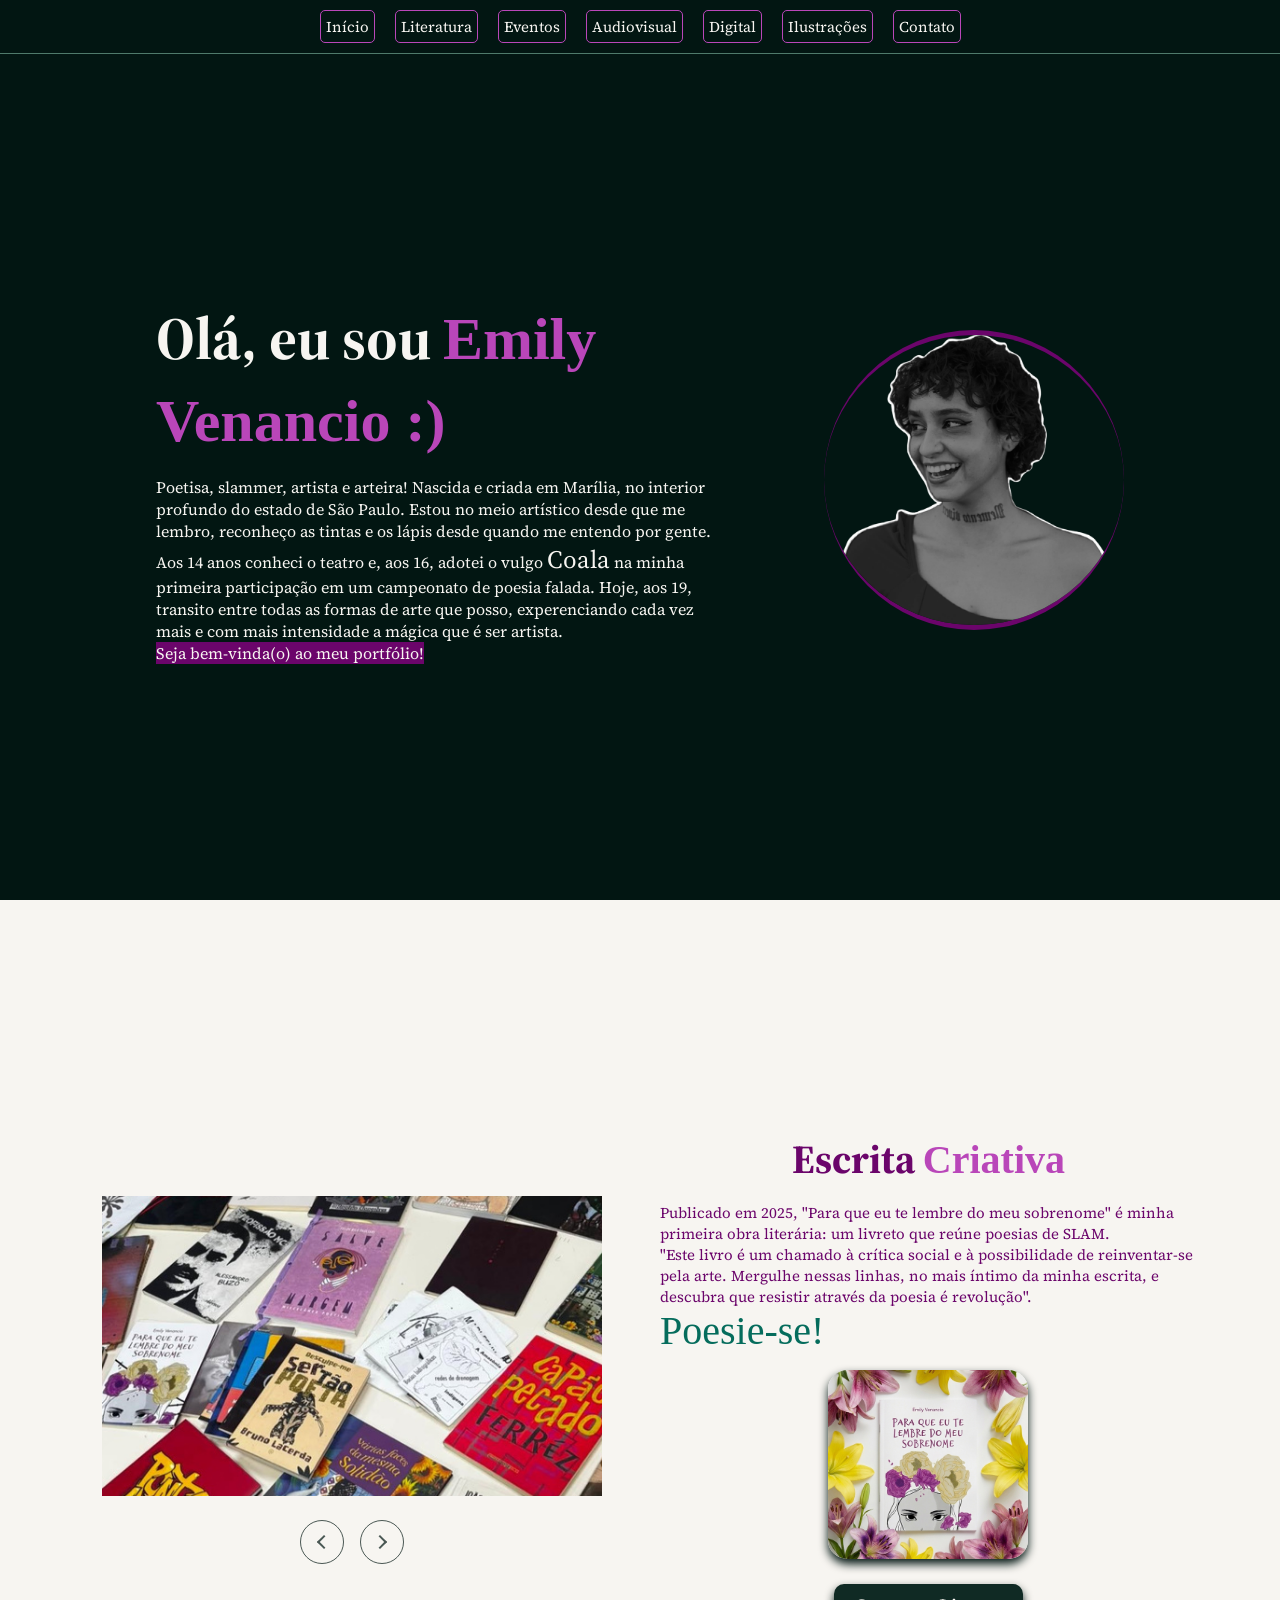
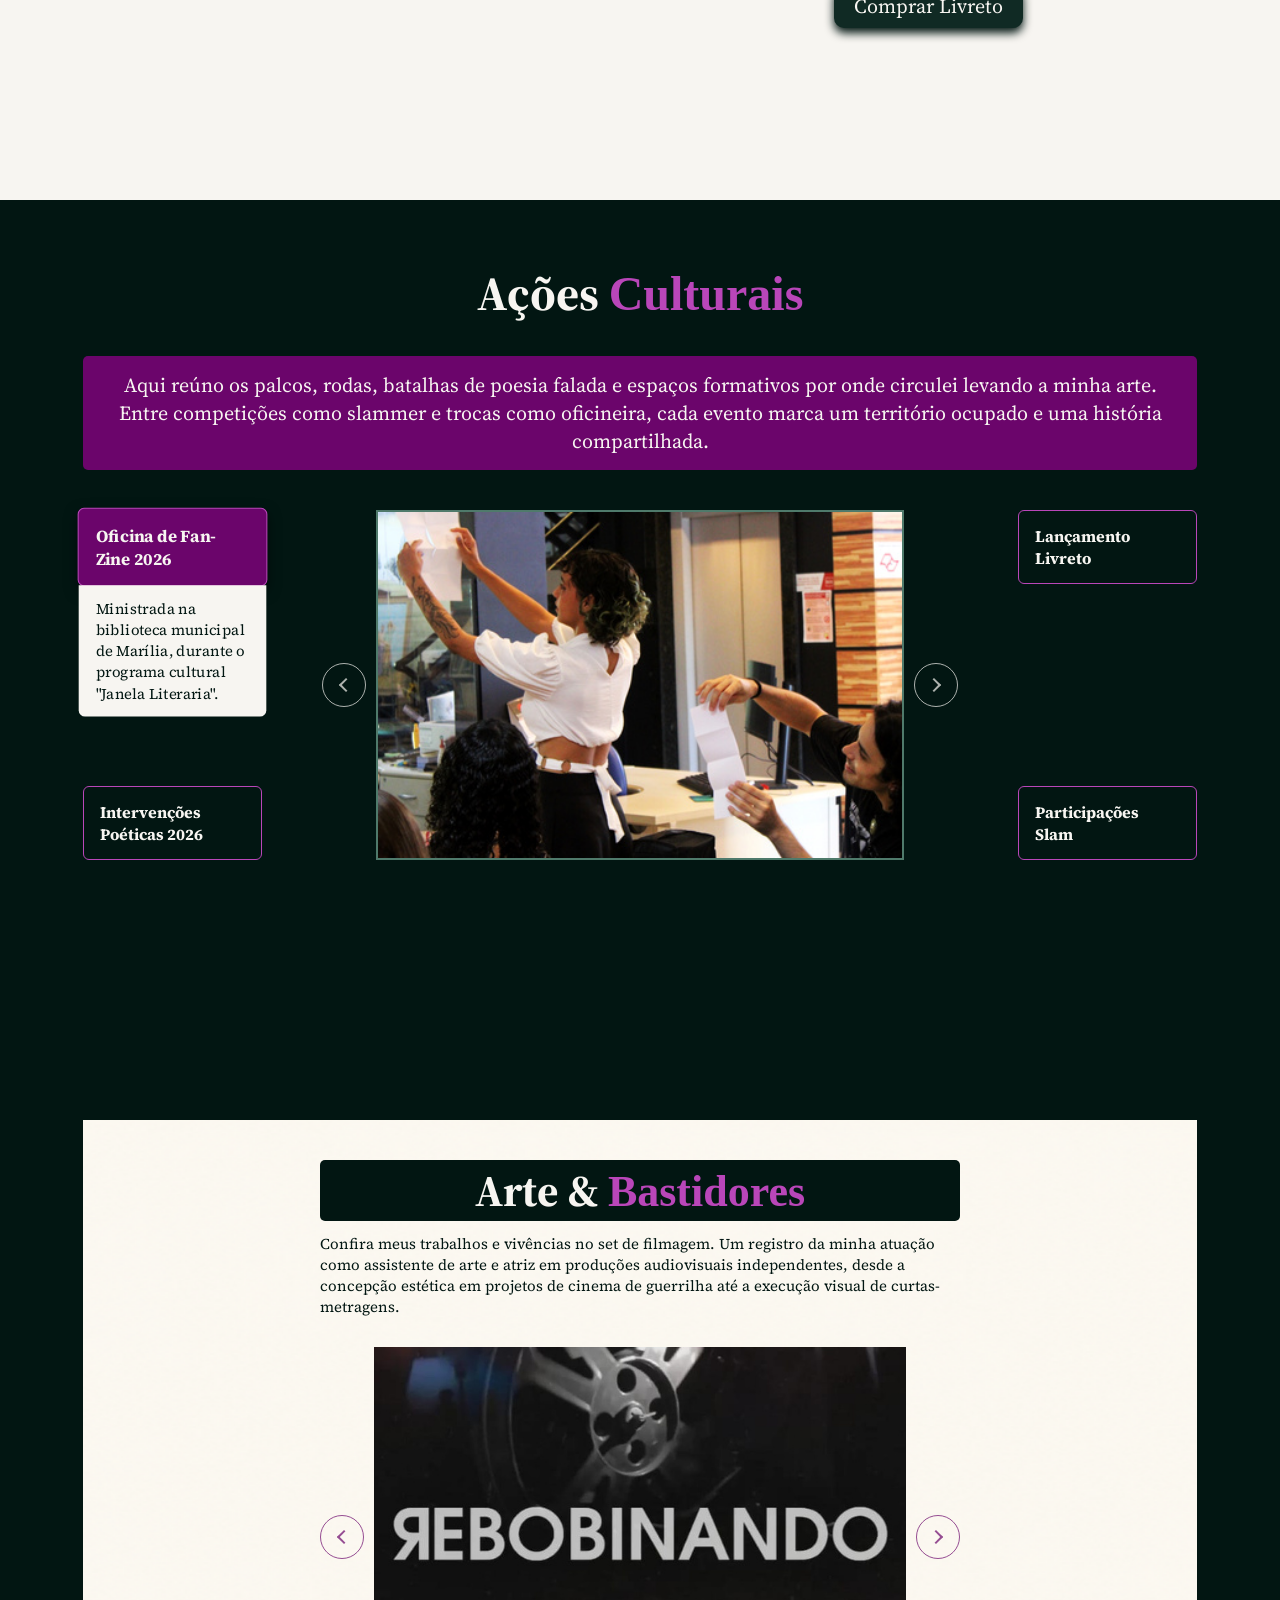
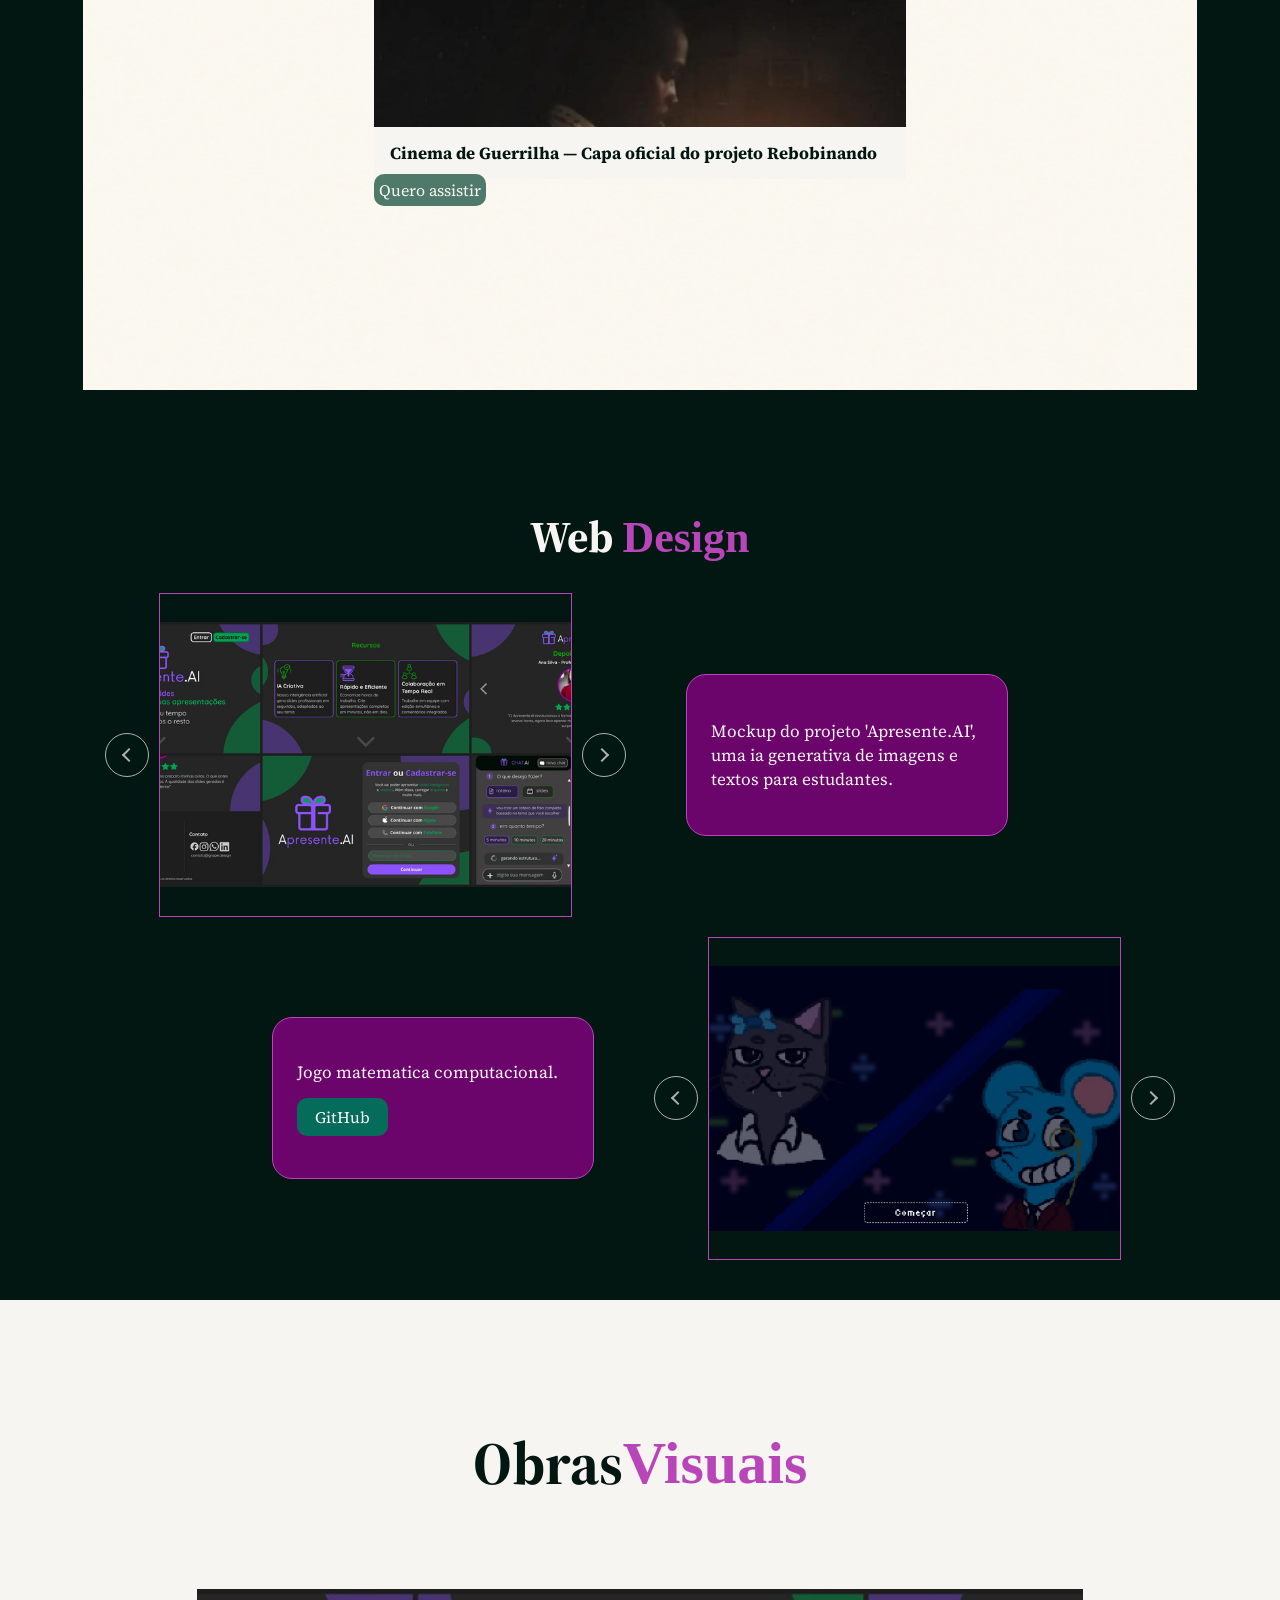
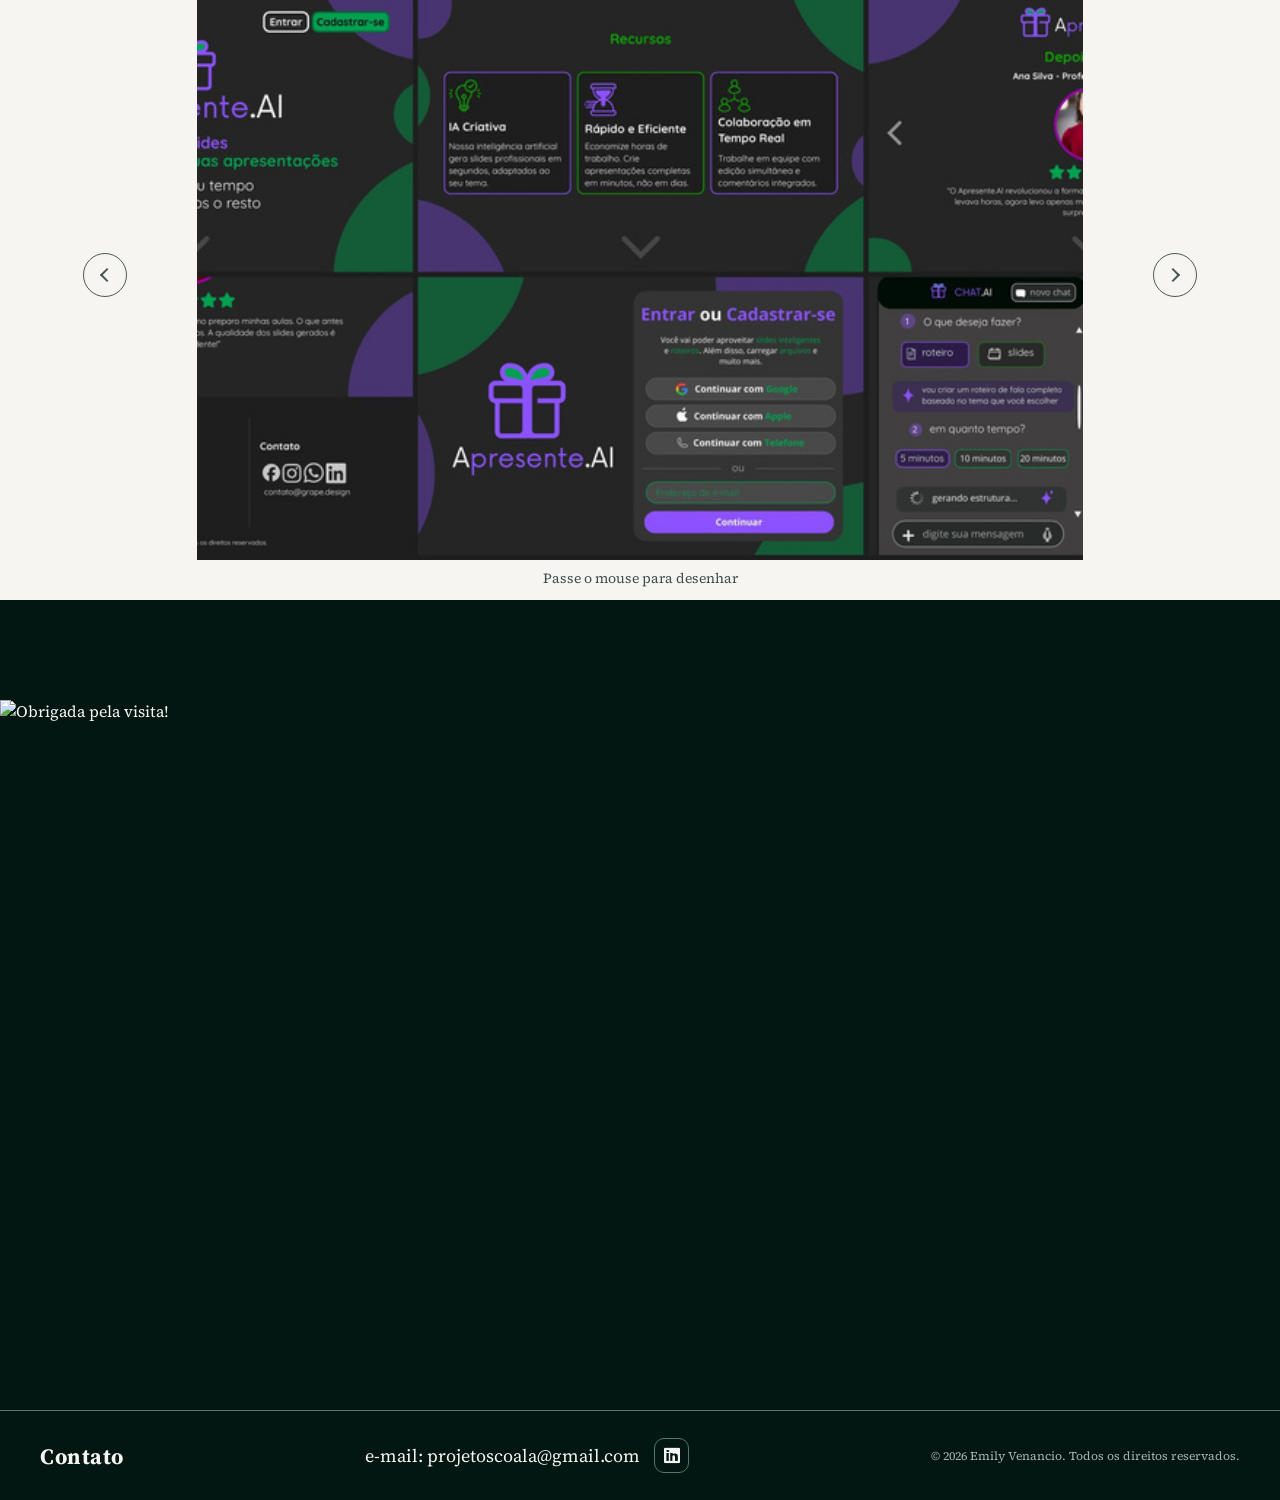
==== index.html @ 2fdb807b "Primeiro commit" ====
<!DOCTYPE html>
<html lang="pt-BR">

<head>
    <meta charset="UTF-8">
    <meta name="viewport" content="width=device-width, initial-scale=1.0">

    <title>Emily Venancio</title>

   <link rel="preconnect" href="https://fonts.googleapis.com">
    <link rel="preconnect" href="https://fonts.gstatic.com" crossorigin>
    <link href="https://fonts.googleapis.com/css2?family=Crafty+Girls&family=Source+Serif+4:ital,opsz,wght@0,8..60,200..900;1,8..60,200..900&display=swap" rel="stylesheet">

   

    <!-- ÍCONES -->
    <link rel="stylesheet" href="https://cdnjs.cloudflare.com/ajax/libs/font-awesome/6.5.1/css/all.min.css">

    <!-- CSS -->
    <link rel="stylesheet" href="./style/reset.css">
    <link rel="stylesheet" href="./style/style.css">

    <!-- JAVASCRIPT -->
    <script src="./src/scripts.js" defer></script>

</head>

<body>

    <header>

        <!-- NAVEGAÇÃO -->
        <nav>
             <button id="btnMenu" aria-label="Abrir menu" aria-expanded="false" aria-controls="navbar">
        <span></span><span></span><span></span>
    </button>


    <ul id="navbar">
    <li class="navitem"><a href="#apresentacao">Início</a></li>
    <li class="navitem"><a href="#literatura">Literatura</a></li>
    <li class="navitem"><a href="#eventos">Eventos</a></li>
    <li class="navitem"><a href="#audiovisual">Audiovisual</a></li>
    <li class="navitem"><a href="#projetosDigitais">Digital</a></li>
    <li class="navitem"><a href="#ilustracoes">Ilustrações</a></li>
    <li class="navitem"><a href="#contato">Contato</a></li>
    </ul>

        </nav>

    </header>


    <main>

        <!-- HOME -->

        <section id="apresentacao">

            <div id="textHome">

                <h1>
                    Olá, eu sou
                    <span class="segundaPalavra">Emily Venancio :)</span>
                </h1>

                <p>
                    Poetisa, slammer, artista e arteira! Nascida e criada em Marília,
                     no interior profundo do estado de São Paulo. Estou no meio artístico desde que me lembro,
                    reconheço as tintas e os lápis desde quando me entendo por gente. Aos 14 anos conheci o teatro e, aos 16, 
                    adotei o vulgo <span id="coala">Coala</span> na minha primeira participação em um campeonato de poesia falada. Hoje, aos 19, transito
                     entre todas as formas de arte que posso, experenciando cada vez mais e com mais intensidade a mágica que é ser artista.<br>
                     <span id="boasVindas"> Seja bem-vinda(o) ao meu portfólio!</span>
                </p>

            </div>

            <img
                id="imgHome"
                src="./imagens/emily/imgPrincipal.png"
                alt="Foto de Emily Venancio"
            >

        </section>


        <!-- LITERATURA -->

        <section id="literatura">

            <div class="carrossel">

                <div class="imgCarrossel">

                    <img
                        src="./imagens/literatura/zineLivros.jpeg"
                        alt="Zines e livros"
                        class="slider ativo"
                    >

                    <img
                        src="./imagens/literatura/zineEmily.JPG"
                        alt="Emily com seu zine"
                        class="slider"
                    >

                    <img
                        src="./imagens/literatura/livretopremioslam.jpg"
                        alt="Livreto e premiações"
                        class="slider"
                    >

                    <img
                        src="./imagens/literatura/zineMesa.JPG"
                        alt="Zines expostos sobre uma mesa"
                        class="slider"
                    >

                </div>


                <div id="botoesCarrossel">

                    <button
                        id="voltarCarrossel"
                        class="seta seta-voltar"
                        aria-label="Anterior"
                    ></button>

                    <button
                        id="avancarCarrossel"
                        class="seta seta-avancar"
                        aria-label="Próximo"
                    ></button>

                </div>

            </div>


            <div id="livreto">

                <h1 id="titLiteratura">
                    Escrita <span class="segundaPalavra">Criativa</span> 
                </h1>

                <p class="textLiteratura">
                    Publicado em 2025, "Para que eu te lembre do meu sobrenome" 
                    é minha primeira obra literária: um livreto que reúne poesias de SLAM. <br>
                    "Este livro é um chamado à crítica social e à possibilidade de reinventar-se pela arte.
                    Mergulhe nessas linhas, no mais íntimo da minha escrita, e descubra que resistir através da poesia
                    é revolução". <br>
                    <span id="textLiv">Poesie-se!</span>
                </p>


                <div id="livro">


                    <img
                        class="livroImg"
                        src="./imagens/literatura/livrovenda.jpeg"
                        alt="Capa do livro disponível para compra"
                    >
                    <a  class="livroImg"
                        id="compraLivro"
                        type="button"
                        href="https://docs.google.com/forms/d/1WksNWnHS6Vwn8pEGz-zRGq9TpO-a3-dG3RsVVjNHo3Y/viewform?edit_requested=true&pli=1" target="_blank" class="meu-botao">
                        Comprar Livreto
                    </a>

                </div>

            </div>

        </section>


        <!-- EVENTOS -->

        <section id="eventos">

            <div id="cabecalhoEv">

                <h1 id="tituloEventos">
                    Ações <span class="segundaPalavra">Culturais</span>
                </h1>

                <p id="subEventos">
                    Aqui reúno os palcos, rodas, batalhas de poesia falada e espaços formativos por onde circulei levando a minha arte. 
                    Entre competições como slammer e trocas como oficineira, 
                    cada evento marca um território ocupado e uma história compartilhada.
                </p>

            </div>


            <div id="palcoEv">


                <!-- CARDS DA ESQUERDA -->

                <div class="colunaCardsEv esq">

                    <div
                        class="cardEv"
                        role="button"
                        tabindex="0"
                        data-evento="oficina"
                    >

                        <h3>Oficina de Fan-Zine 2026</h3>

                        <div class="painelEv">
                            <p>
                               Ministrada na biblioteca municipal de Marília, durante o programa cultural "Janela Literaria".
                            </p>
                        </div>

                    </div>


                    <div
                        class="cardEv"
                        role="button"
                        tabindex="0"
                        data-evento="intervencoes"
                    >

                        <h3>Intervenções Poéticas 2026</h3>

                        <div class="painelEv">
                            <p>
                                Realizadas a convite dos coletivos NOSOTRAS e POVOADA, na escola Reiko e durante uma iniciativa cultutual contra a cultura do estupro.
                            </p>
                        </div>

                    </div>

                </div>


                <!-- CARROSSEL DE EVENTOS -->

                <div class="carrosselEv">


                    <button
                        id="voltarEv"
                        class="seta seta-voltar"
                        aria-label="Foto anterior"
                    ></button>


                    <div class="slidesEv">


                        <!-- OFICINA DE FAN-ZINE -->

                        <img
                            src="./imagens/eventos/oficinaZIne/ofcZine.JPG"
                            alt="Oficina de Fanzine 1"
                            class="slideEv ativo"
                            role="button"
                            tabindex="0"
                            data-evento="oficina"
                        >

                        <img
                            src="./imagens/eventos/oficinaZIne/ofcZine2.JPG"
                            alt="Oficina de Fanzine 2"
                            class="slideEv"
                            role="button"
                            tabindex="0"
                            data-evento="oficina"
                        >

                        <img
                            src="./imagens/eventos/oficinaZIne/ofcZine3.JPG"
                            alt="Oficina de Fanzine 3"
                            class="slideEv"
                            role="button"
                            tabindex="0"
                            data-evento="oficina"
                        >

                        <img
                            src="./imagens/eventos/oficinaZIne/ofcZine4.JPG"
                            alt="Oficina de Fanzine 4"
                            class="slideEv"
                            role="button"
                            tabindex="0"
                            data-evento="oficina"
                        >


                        <!-- INTERVENÇÕES POÉTICAS -->

                        <img
                            src="./imagens/eventos/interveçãoPovoada/povoada2.jpeg"
                            alt="Intervenção Povoada 1"
                            class="slideEv"
                            role="button"
                            tabindex="0"
                            data-evento="intervencoes"
                        >

                        <img
                            src="./imagens/eventos/interveçãoPovoada/povoada2026.jpeg"
                            alt="Intervenção Povoada 2"
                            class="slideEv"
                            role="button"
                            tabindex="0"
                            data-evento="intervencoes"
                        >

                        <img
                            src="./imagens/eventos/intervençãoReiko/intRk1.jpeg"
                            alt="Intervenção Reiko 1"
                            class="slideEv"
                            role="button"
                            tabindex="0"
                            data-evento="intervencoes"
                        >

                        <img
                            src="./imagens/eventos/intervençãoReiko/intRk2.jpeg"
                            alt="Intervenção Reiko 2"
                            class="slideEv"
                            role="button"
                            tabindex="0"
                            data-evento="intervencoes"
                        >

                        <img
                            src="./imagens/eventos/intervençãoReiko/intRk3.jpeg"
                            alt="Intervenção Reiko 3"
                            class="slideEv"
                            role="button"
                            tabindex="0"
                            data-evento="intervencoes"
                        >

                        <img
                            src="./imagens/eventos/intervençãoReiko/stencilRk.jpeg"
                            alt="Stencil Reiko"
                            class="slideEv"
                            role="button"
                            tabindex="0"
                            data-evento="intervencoes"
                        >


                        <!-- LANÇAMENTO DO LIVRETO -->

                        <img
                            src="./imagens/eventos/slamSubterraneo/sub2026.jpg"
                            alt="Lançamento Livreto 1"
                            class="slideEv"
                            role="button"
                            tabindex="0"
                            data-evento="lancamento"
                        >

                        <img
                            src="./imagens/eventos/slamSubterraneo/sub20261.jpeg"
                            alt="Lançamento Livreto 2"
                            class="slideEv"
                            role="button"
                            tabindex="0"
                            data-evento="lancamento"
                        >

                        <img
                            src="./imagens/eventos/slamSubterraneo/subterraneo.jpeg"
                            alt="Lançamento Livreto 3"
                            class="slideEv"
                            role="button"
                            tabindex="0"
                            data-evento="lancamento"
                        >

                        <img
                            src="./imagens/eventos/slamSubterraneo/subt2.jpeg"
                            alt="Lançamento Livreto 4"
                            class="slideEv"
                            role="button"
                            tabindex="0"
                            data-evento="lancamento"
                        >


                        <!-- PARTICIPAÇÕES SLAM -->

                        <img
                            src="./imagens/eventos/semanaHiphop/slamsh.jpeg"
                            alt="Semana HipHop 1"
                            class="slideEv"
                            role="button"
                            tabindex="0"
                            data-evento="slam"
                        >

                        <img
                            src="./imagens/eventos/semanaHiphop/slamsh1.jpeg"
                            alt="Semana HipHop 2"
                            class="slideEv"
                            role="button"
                            tabindex="0"
                            data-evento="slam"
                        >

                        <img
                            src="./imagens/eventos/semanaHiphop/slamSh2.jpeg"
                            alt="Semana HipHop 3"
                            class="slideEv"
                            role="button"
                            tabindex="0"
                            data-evento="slam"
                        >

                        <img
                            src="./imagens/eventos/slamNacasa/nacasafev.jpeg"
                            alt="Slam na Casa Fev"
                            class="slideEv"
                            role="button"
                            tabindex="0"
                            data-evento="slam"
                        >

                        <img
                            src="./imagens/eventos/slamNacasa/nacasmar.jpeg"
                            alt="Slam na Casa Mar"
                            class="slideEv"
                            role="button"
                            tabindex="0"
                            data-evento="slam"
                        >

                        <img
                            src="./imagens/eventos/slamTransbordar/slamT.jpeg"
                            alt="Slam Transbordar 1"
                            class="slideEv"
                            role="button"
                            tabindex="0"
                            data-evento="slam"
                        >

                        <img
                            src="./imagens/eventos/slamTransbordar/transbordar.jpeg"
                            alt="Slam Transbordar 2"
                            class="slideEv"
                            role="button"
                            tabindex="0"
                            data-evento="slam"
                        >

                    </div>


                    <button
                        id="avancarEv"
                        class="seta seta-avancar"
                        aria-label="Próxima foto"
                    ></button>

                </div>


                <!-- CARDS DA DIREITA -->

                <div class="colunaCardsEv dir">

                    <div
                        class="cardEv"
                        role="button"
                        tabindex="0"
                        data-evento="lancamento"
                    >

                        <h3>Lançamento Livreto</h3>

                        <div class="painelEv">
                            <p>
                                Relançamento do livreto no SLAM  mais antigo da cidade (SLAM SUBTERRANEO).
                            </p>
                        </div>

                    </div>


                    <div
                        class="cardEv"
                        role="button"
                        tabindex="0"
                        data-evento="slam"
                    >

                        <h3>Participações Slam</h3>

                        <div class="painelEv">
                            <p>
                                Participações como slammer em competições de poesia falada promovidas por: Semana do HIHHOP, Slam Na casa e Slam Transbordar.
                            </p>
                        </div>

                    </div>

                </div>

            </div>

        </section>


        <!-- ARTE & BASTIDORES -->

        <section id="audiovisual">

            <div class="fundoAudio">

                <div class="audiovisual-container">

                    <h1 class="titAudiovisual">
                        Arte & <span class="segundaPalavra">Bastidores</span>
                    </h1>

                    <p class="descAudiovisual">
                        Confira meus trabalhos e vivências no set de filmagem. 
                        Um registro da minha atuação como assistente de arte e atriz em produções audiovisuais independentes,
                         desde a concepção estética em projetos de cinema de guerrilha até a execução visual de curtas-metragens.
                    </p>


                    <div class="carrossel-audio">


                        <button
                            id="voltarAudio"
                            class="seta seta-voltar"
                            aria-label="Anterior"
                        ></button>


                        <div class="audio-slides-wrapper">


                            <div class="audio-slide ativo">

                                <img
                                    src="./imagens/audiovisual/rebobinando/capaReb.jpeg"
                                    alt="Capa Rebobinando"
                                >

                                <p class="legenda-slide">
                                    Cinema de Guerrilha —
                                    Capa oficial do projeto Rebobinando

                                </p>
                                <a id="linkCurta" href="https://youtu.be/HTSyKHKaIrQ?si=tpW2XxJuQ_gCn27s"> Quero assistir</a>

                            </div>


                            <div class="audio-slide">

                                <img
                                    src="./imagens/audiovisual/rebobinando/mkofReb.jpeg"
                                    alt="Making of Rebobinando"
                                >

                                <p class="legenda-slide">
                                    Oficina de Cinema de Guerrilha —
                                    Bastidores de Rebobinando
                                </p>

                            </div>


                            <div class="audio-slide">

                                <img
                                    src="./imagens/audiovisual/shadenfreude/mkofSha.jpeg"
                                    alt="Making of Schadenfreude"
                                >

                                <p class="legenda-slide">
                                    Curta-metragem Schadenfreude —
                                    Making of e montagem de cena
                                </p>

                            </div>

                            <div class="audio-slide">

                                <img
                                    src="./imagens/audiovisual/neo-m/divulgaNeom.jpeg"
                                    alt="Divulgação Neo-M"
                                >

                                <p class="legenda-slide">
                                    Curta-metragem / Projeto Neo-M —
                                    Material de divulgação
                                </p>

                            </div>

                        </div>


                        <button
                            id="avancarAudio"
                            class="seta seta-avancar"
                            aria-label="Próximo"
                        ></button>

                    </div>

                </div>

            </div>

        </section>


        <!-- PROJETOS DIGITAIS -->

        <section id="projetosDigitais">

            <h1 id="tituloProjetos">
                Web <span class="segundaPalavra">Design</span>
            </h1>


            <!-- PROJETO APRESENTE.AÍ -->

            <div id="wiframes" class="projeto">

                <div class="carrosselProj">

                    <button
                        class="seta seta-voltar"
                        aria-label="Anterior"
                    ></button>


                    <div class="slidesProj">

                        <img
                            src="./imagens/projetosDigitais/apresenteaiMockupGrid.jpg"
                            alt="Mockups Apresente.aí"
                            class="slideProj ativo"
                            data-texto="Mockup do projeto 'Apresente.AI', uma ia generativa de imagens e textos para estudantes."
                        >

                        <img
                            src="./imagens/projetosDigitais/bobieMockupGrid.jpg"
                            alt="Mockups Bobie"
                            class="slideProj"
                            data-texto="Mockups do projeto Bobie, um site para adoção de pets."
                        >

                    </div>


                    <button
                        class="seta seta-avancar"
                        aria-label="Próximo"
                    ></button>

                </div>


                <div class="explicacaoProj">

                    <p>
                        Mockup do projeto 'Apresente.AI', uma ia generativa de imagens e textos para estudantes.
                    </p>

                </div>

            </div>


            <!-- PROJETO JOGO -->

            <div id="jogoMat" class="projeto">

                <div class="carrosselProj">

                    <button
                        class="seta seta-voltar"
                        aria-label="Anterior"
                    ></button>


                    <div class="slidesProj">

                        <img
                            src="./imagens/projetosDigitais/inicioGame.png"
                            alt="Tela inicial do jogo"
                            class="slideProj ativo"
                            data-texto="Tela inicial do jogo."
                        >

                        <img
                            src="./imagens/projetosDigitais/selecaoGame.png"
                            alt="Tela de seleção do jogo"
                            class="slideProj"
                            data-texto="Tela de seleção do jogo."
                        >

                        <img
                            src="./imagens/projetosDigitais/principalGame.png"
                            alt="Tela principal do jogo"
                            class="slideProj"
                            data-texto="Tela principal do jogo."
                        >

                    </div>


                    <button
                        class="seta seta-avancar"
                        aria-label="Próximo"
                    ></button>

                </div>


                <div class="explicacaoProj">

                    <p>
                        Jogo matematica computacional.
                    </p>

                    <button type="button">
                        GitHub
                    </button>

                </div>

            </div>

        </section>


        <!-- ILUSTRAÇÕES -->

        <section id="ilustracoes">


            <!-- TELA DE PINTURA -->

            <canvas id="telaPintura"></canvas>
            <p id="dicaIlus" aria-hidden="true">Passe o mouse para desenhar</p>


            <div class="conteudoIlus">

                <h1 id="tituloIlustracoes">
                    Obras <span class="segundaPalavra">Visuais</span>
                </h1>


                <div class="carrosselIlus">


                    <button
                        class="seta seta-voltar"
                        aria-label="Anterior"
                    ></button>


                    <div class="slidesIlus">

                        <img
                            src="./imagens/projetosDigitais/apresenteaiMockupGrid.jpg"
                            alt="Ilustração 1"
                            class="slideIlus ativo"
                        >

                        <img
                            src="./imagens/projetosDigitais/bobieMockupGrid.jpg"
                            alt="Ilustração 2"
                            class="slideIlus"
                        >

                        <img
                            src="./imagens/ilustracoes/ilustracao3.png"
                            alt="Ilustração 3"
                            class="slideIlus"
                        >

                    </div>


                    <button
                        class="seta seta-avancar"
                        aria-label="Próximo"
                    ></button>

                </div>

            </div>

        </section>

    </main>


   <footer id="contato">
        <figure id="gifPixel">
            <img src="./imagens/gif/pixelart.gif" alt="Obrigada pela visita!">
        </figure>

        <div id="infoRodape">
            <h1 id="tituloCtt">Contato</h1>
            <div id="contato1">
                <a id="email" href="mailto:projetoscoala@gmail.com">e-mail: projetoscoala@gmail.com</a>
                <a id="linkedin" href="https://www.linkedin.com/in/emily-vitória-661117257?utm_source=share_via&utm_content=profile&utm_medium=member_android" target="_blank" aria-label="LinkedIn"><i class="fa-brands fa-linkedin"></i></a>
            </div>
            <p id="copyright">&copy; 2026 Emily Venancio. Todos os direitos reservados.</p>
        </div>
    </footer>


    <!-- LIGHTBOX DOS EVENTOS -->

    <dialog id="lightbox" aria-label="Galeria de fotos dos eventos">

        <img src="" alt="">

        <button
            type="button"
            id="lbVoltar"
            aria-label="Imagem anterior"
        >
            &#10094;
        </button>

        <button
            type="button"
            id="lbAvancar"
            aria-label="Próxima imagem"
        >
            &#10095;
        </button>

        <button
            type="button"
            id="lbFechar"
            aria-label="Fechar"
        >
            &times;
        </button>

    </dialog>

</body>

</html>
---- style/style.css ----
/*variavel*/
:root {
    --tamSeta: 44px;
    --margemLateral: clamp(16px, 6.5vw, 120px); 
    --margemTopo: 100px;                       
    --margemBaixo: 40px;
}

body {
    overflow-x: hidden;
    background-color: #021612;
    color: #F7F5F1;
    font-family: "Source Serif 4", serif;
    max-width: 100vw;
}

section {
    position: relative;
    min-height: 100vh;
    max-width: 100vw;
    padding: var(--margemTopo) var(--margemLateral) var(--margemBaixo);
}

h1 {
    font-size: clamp(34px, 6vw, 60px);
}

.seta {
    --cor: var(--corSeta, #F7F5F1);
    flex: 0 0 auto;
    width: var(--tamSeta);
    height: var(--tamSeta);
    padding: 0;
    border: 1px solid var(--cor);
    border-radius: 50%;
    background: transparent;
    cursor: pointer;
    display: flex;
    align-items: center;
    justify-content: center;
    opacity: .7;
    transition: opacity .2s, transform .2s;
}
.seta::before {
    content: "";
    width: 10px;
    height: 10px;
    border-top: 2px solid var(--cor);
    border-right: 2px solid var(--cor);
}
.seta-avancar::before { transform: rotate(45deg);   margin-right: 4px; }
.seta-voltar::before  { transform: rotate(-135deg); margin-left: 4px; }
.seta:hover { opacity: 1; transform: scale(1.08); }
.seta:focus-visible { outline: 2px solid var(--cor); outline-offset: 3px; }

@media (max-width: 600px) {
    :root { --tamSeta: 38px; }
}
/*navbar*/
nav {
    position: fixed;
    top: 0;
    width: 100%;
    background-color: var(--navFundo, #021612);
    color: #F7F5F1;
    border-bottom: 1px solid #4f7a6b;
    z-index: 100;
    transition: background-color .3s, color .3s;
}
nav.sobre-claro { color: #021612; }

#navbar {
    display: flex;
    flex-wrap: wrap;
    gap: 8px 20px;
    list-style: none;
    font-size: 15px;
    justify-content: center;
    padding: 10px;
}
.navitem {
    border: 0.5px solid #b946b9;
    border-radius: 5px;
    transition: background-color .2s, color .2s, transform .2s, box-shadow .2s;
}
.navitem:hover,
.navitem:focus-within {
    background-color: #6B056B;
    color: #F7F5F1;
    transform: translateY(-2px);
    box-shadow: 0 4px 10px rgba(0, 0, 0, .35);
}
.navitem a {
    display: block;
    padding: 5px;
}
/*hamburguer botão*/
#btnMenu {
    display: none;
    flex-direction: column;
    align-items: center;
    justify-content: center;
    gap: 6px;
    width: 44px;
    height: 44px;
    margin: 6px 10px 6px auto;
    padding: 0;
    color: #b946b9;
    background: transparent;
    border: none;
}
#btnMenu span {
    display: block;
    width: 26px;
    height: 3px;
    border-radius: 2px;
    background-color: currentColor;
    transition: transform .3s, opacity .3s;
}

#btnMenu[aria-expanded="true"] span:nth-child(1) { transform: translateY(9px) rotate(45deg); }
#btnMenu[aria-expanded="true"] span:nth-child(2) { opacity: 0; }
#btnMenu[aria-expanded="true"] span:nth-child(3) { transform: translateY(-9px) rotate(-45deg); }
#btnMenu:focus-visible { outline: 2px solid currentColor; outline-offset: 2px; }

@media (max-width: 700px) {
    #btnMenu { display: flex; }

    #navbar {
        display: none;
        flex-direction: column;
        gap: 8px;
        padding: 8px 12px 12px;
        font-size: 16px;
        text-align: center;
    }
    nav.aberto #navbar { display: flex; }
}

/*home */
#apresentacao {
    gap: 10%;
    display: flex;
    align-items: center;
    justify-content: center;
}
#apresentacao img {
    max-width: 300px;
    min-width: 30px;
    aspect-ratio: 1 / 1;
    object-fit: cover;
    border-radius: 50%;
    border-top: 5px solid #6B056B;
    border-bottom: 5px solid #6B056B;
    background-color: #021612;
}
#textHome {
    max-width: 50%;
    min-width: 50%;
    display: flex;
    flex-direction: column;
    align-items: flex-start;
    gap: 15px;
}

#textTitulo { font-size: 40px; }
#coala { font-size: 25px; }
.segundaPalavra {
    font-family: "Crafty Girls", cursive;
    color: #b946b9;
}
#boasVindas {
    color: #F7F5F1;
    background-color: #6B056B;
}

@media (max-width: 800px) {
    #apresentacao {
        flex-direction: column;
        gap: 28px;
    }
    #textHome {
        width: 100%;
        max-width: 100%;
        min-width: 0;
        align-items: center;
        text-align: center;
    }
    #apresentacao img { max-width: min(60%, 250px); }
}

/* literatura*/
#literatura {
    --corSeta: #021612;
    background-color: #F7F5F1;
    display: flex;
    align-items: center;
    justify-content: center;
    gap: 40px;
}
#titLiteratura { font-size: clamp(28px, 4.5vw, 40px); }
.textLiteratura { font-size: 15px; }
#textLiv {
    font-family: "Crafty Girls", cursive;
    color: #056C5C ;
    font-size: 40px;
}
.carrossel {
    flex: 1 1 50%;
    min-width: 0;
    display: flex;
    flex-direction: column;
    align-items: center;
    justify-content: center;
    gap: 24px;
}
.imgCarrossel {
    position: relative;
    width: 100%;
    max-width: 500px;
    aspect-ratio: 5 / 3;
}
.slider {
    position: absolute;
    inset: 0;
    width: 100%;
    height: 100%;
    object-fit: cover;
    display: none;
}
.slider.ativo { display: block; }

#botoesCarrossel {
    display: flex;
    gap: 16px;
    justify-content: center;
}

#livreto {
    position: relative;
    flex: 1 1 50%;
    min-width: 0;
    max-width: 50vw;
    display: flex;
    flex-direction: column;
    align-items: center;
    gap: 16px;
    background-color: #F7F5F1;
    color: #6B056B;
    z-index: 0;
}
#livro {
    display: flex;
    flex-direction: column;
    align-items: center;
    justify-content: center;
    gap: 25px;
}
#livro img {
    max-width: 200px;
    border-radius: 10%;
    box-shadow: 0 5px 10px rgb(2, 22, 18);
}
#compraLivro {
    padding: 8px 20px;
    font-size: 20px;
    color: #F7F5F1;
    border-radius: 10px;
    border: none;
    background-color: #102a24;
    box-shadow: 0 5px 10px rgb(2, 22, 18);
}

@media (max-width: 800px) {
    #literatura {
        flex-direction: column;
        gap: 32px;
    }
    .carrossel, #livreto {
        flex: none;
        width: 100%;
        max-width: 100%;
    }
}

/*eventos */
#eventos {
    display: flex;
    flex-direction: column;
    padding-top: 50px;
}

#tituloEventos {
    width: 100%;
    padding: 10px 15px;
    color: #F7F5F1;
    font-size: clamp(35px, 6vw, 48px);
    text-align: center;
}
#subEventos {
    margin-top: 20px;
    width: 100%;
    padding: 15px 20px;
    color: #F7F5F1;
    background-color: #6B056B;
    font-size: clamp(10px, 2.4vw, 20px);
    text-align: center;
    border-radius: 5px;
}

/* cards | carrossel | cards */
#palcoEv {
    display: grid;
    grid-template-columns: 1fr minmax(0, 636px) 1fr;
    gap: 60px;
    width: 100%;
    max-width: 1200px;
    margin: 40px auto 0;
    padding-bottom: 200px; /* espaço para o painel dos cards de baixo */
}
.colunaCardsEv {
    display: flex;
    flex-direction: column;
    justify-content: space-between;
}
.colunaCardsEv.esq { align-items: flex-end; }
.colunaCardsEv.dir { align-items: flex-start; }

/* cards */
.cardEv {
    position: relative;
    width: 100%;
    max-width: 190px;
    padding: 14px 16px;
    background-color: #021612;
    color: #F7F5F1;
    border-radius: 6px;
    border: 1px solid #b946b9;
    cursor: pointer;
    transition: background-color .3s, color .3s, transform .3s, box-shadow .3s;
}
.cardEv h3 { font-size: 16px; }
.cardEv.ativo {
    background-color: #6B056B;
    color: #F7F5F1;
    transform: scale(1.06);
    box-shadow: 0 5px 12px rgba(0, 0, 0, .5);
    z-index: 2;
}

/* painel de explicação (recolhido) */
.painelEv {
    position: absolute;
    top: 100%;
    left: 0;
    width: 100%;
    max-height: 0;
    overflow: hidden;
    opacity: 0;
    background-color: #F7F5F1;
    color: #021612;
    font-size: 14px;
    border-radius: 0 0 6px 6px;
    transition: max-height .4s, opacity .3s;
}
.painelEv p { padding: 12px 16px; }
.cardEv.ativo .painelEv { max-height: 220px; opacity: 1; }

/* carrossel: seta | imagens | seta */
.carrosselEv {
    display: grid;
    grid-template-columns: auto minmax(0, 1fr) auto;
    column-gap: 10px;
    align-items: center;
    width: 100%;
}
.slidesEv {
    grid-column: 2;
    grid-row: 1;
    position: relative;
    min-width: 0;
    height: 350px;
    background-color: #021612;
    border: 2px solid #4f7a6b;
}
#voltarEv  { grid-column: 1; grid-row: 1; }
#avancarEv { grid-column: 3; grid-row: 1; }

.slideEv {
    position: absolute;
    inset: 0;
    width: 100%;
    height: 100%;
    object-fit: cover;
    display: none;
}
.slideEv.ativo { display: block; }

/* tablet e celular: carrossel em cima, cards em grade embaixo */
@media (max-width: 1100px) {
    #palcoEv {
        grid-template-columns: 1fr 1fr;
        align-items: start;
        gap: 16px;
        margin-top: 28px;
        padding-bottom: 0;
    }
    .carrosselEv { grid-column: 1 / -1; grid-row: 1; }
    .colunaCardsEv { display: contents; }
    .slidesEv { height: clamp(220px, 48vw, 420px); }

    .cardEv { max-width: none; }
    .painelEv {
        position: static;
        background: transparent;
        color: inherit;
        border-radius: 0;
    }
    .painelEv p { padding: 10px 0 0; }
    .cardEv.ativo .painelEv { max-height: 400px; }
}
@media (max-width: 480px) {
    #palcoEv { grid-template-columns: 1fr; }
}

/* ===== ARTE & BASTIDORES ===== */
#audiovisual {
    --alturaMidia: clamp(220px, 55vw, 380px);
    --corSeta: #6b056b;
    display: flex;
    justify-content: center;
    color: #021612;
    padding-top: 20px;
    padding-bottom: 10px;
}
#linkCurta {
    padding: 5px;
    color: #f7f5f1;
    background-color: #4f7a6b;
    border-radius: 10px;
    align-items: center;
}
#linkCurta:hover,
#linkCurta:focus-within {
    background-color: #6B056B;
    color: #F7F5F1;
    transform: translateY(-2px);
    box-shadow: 0 4px 10px rgba(0, 0, 0, .35);
    border-radius: 10px;
}
/* painel com imagem de fundo (estica sozinho até a altura da seção) */
.fundoAudio {
    width: 100%;
    display: flex;
    justify-content: center;
    align-items: flex-start;
    background-color: #F7F5F1;
    background-image: url(../imagens/audiovisual/fitaCinema.png);
    background-size: cover;
    background-position: center;
    background-repeat: no-repeat;
}
.audiovisual-container {
    width: 100%;
    max-width: 680px;
    padding: 40px 20px;
}

.titAudiovisual {
    background-color: #021612;
    color: #F7F5F1;
    font-size: clamp(26px, 5vw, 44px);
    text-align: center;
    border-radius: 5px;
}
.descAudiovisual {
    margin-top: 12px;
    font-size: 15px;
}

/* carrossel: seta | slides | seta */
.carrossel-audio {
    display: grid;
    grid-template-columns: auto minmax(0, 1fr) auto;
    column-gap: 10px;
    align-items: start;
    width: 100%;
    margin: 30px auto 0;
}
.audio-slides-wrapper { grid-column: 2; grid-row: 1; min-width: 0; }
#voltarAudio  { grid-column: 1; grid-row: 1; }
#avancarAudio { grid-column: 3; grid-row: 1; }

/* seta centralizada na altura da mídia (não da legenda) */
#audiovisual .seta {
    margin-top: calc(var(--alturaMidia) / 2 - var(--tamSeta) / 2);
}

.audio-slide { display: none; }
.audio-slide.ativo { display: block; }

#audiovisual .audio-slide img,
#audiovisual .audio-slide video {
    display: block;
    width: 100%;
    height: var(--alturaMidia);
    object-fit: cover;
    background-color: #021612;
}
#audiovisual .audio-slide video { object-fit: contain; }

/* caixa de explicação integrada */
.legenda-slide {
    padding: 14px 16px;
    min-height: 24px;
    background-color: #f7f5f1;
    color: #021612;
    font-size: 17px;
    font-weight: bold;
}

@media (max-width: 600px) {
    .audiovisual-container { padding: 24px 12px; }
    .carrossel-audio { column-gap: 6px; }
    .legenda-slide { padding: 12px; font-size: 15px; }
}

/* ===== PROJETOS DIGITAIS ===== */
#projetosDigitais {
    --corSeta: #f7f5f1;
    height: 100vh;
    height: 100svh;
    min-height: 0; /* anula o min-height da regra "section" */
    display: grid;
    grid-template-rows: auto minmax(0, 1fr) minmax(0, 1fr); /* título | linha 1 | linha 2 */
    gap: 20px;
}

#tituloProjetos {
    justify-self: center;
    align-self: center;
    padding: 6px 40px;
    color: #F7F5F1;
    font-size: clamp(40px, 5vh, 44px);
    text-align: center;
}

#titAud {
    font-family:"Crafty Girls", cursive; ;
    
}
/* cada linha: carrossel + explicação */
.projeto {
    width: 85%;
    height: 100%;
    min-height: 0;
    display: flex;
    align-items: center;
    justify-content: center;
    gap: 60px;
}
#wiframes { justify-self: start; }
#jogoMat  { justify-self: end; flex-direction: row-reverse; } /* explicação à esquerda */

/* carrossel: seta | imagens | seta */
.carrosselProj {
    flex: 0 0 55%;
    height: 100%;
    display: grid;
    grid-template-columns: auto minmax(0, 1fr) auto;
    grid-template-rows: minmax(0, 1fr);
    column-gap: 10px;
    align-items: center;
}
.slidesProj {
    position: relative;
    align-self: stretch;
    min-width: 0;
    background-color: #021612;
    border: 1px solid #b946b9;
}
.slideProj {
    position: absolute;
    inset: 0;
    width: 100%;
    height: 100%;
    object-fit: contain; /* mostra a imagem inteira, sem cortar */
    display: none;
}
.slideProj.ativo { display: block; }

/* caixa de explicação */
.explicacaoProj {
    flex: 0 0 34%;
    height: 50%;
    display: flex;
    flex-direction: column;
    justify-content: center;
    align-items: flex-start;
    gap: 14px;
    padding: 20px 24px;
    overflow-y: auto;
    color: #F7F5F1;
    background-color: #6B056B;
    border-radius: 20px;
    border: 1px solid #b946b9;
}
.explicacaoProj p { font-size: 17px; }
.explicacaoProj button {
    padding: 8px 18px;
    font-size: 16px;
    color: #F7F5F1;
    background-color: #056C5C;
    border: none;
    border-radius: 10px;
}

/* tablet, celular e telas baixas: empilha e a altura volta a ser automática */
@media (max-width: 900px), (max-height: 600px) {
    #projetosDigitais {
        height: auto;
        display: flex;
        flex-direction: column;
        gap: 32px;
    }
    #tituloProjetos { padding: 6px 20px; }
    #projetosDigitais .projeto {
        flex-direction: column;
        align-items: stretch;
        width: 100%;
        height: auto;
        gap: 16px;
    }
    .carrosselProj { flex: none; width: 100%; height: clamp(200px, 55vw, 360px); }
    .explicacaoProj { flex: none; width: 100%; height: auto; }
}

/* ===== ILUSTRAÇÕES ===== */
#ilustracoes {
    cursor: url("../imagens/ilustracoes/lapis.png") 0 0, auto;
    --corSeta: #021612;
    height: 100vh;
    height: 100svh;      /* no máximo a tela inteira */
    min-height: 380px;   /* telas muito baixas: evita cortar o conteúdo */
    isolation: isolate;
    display: flex;
    justify-content: center;
    align-items: center;
    overflow: hidden;
    background-color: #F7F5F1; /* fundo desenhável */
    gap:10px
}
#ilustracoes a,
#ilustracoes button,
#ilustracoes [role="button"] {
    cursor: url("../imagens/ilustracoes/borracha.png") 4 4, pointer;
}

/* tela de pintura: cobre a seção toda, atrás de tudo, sem capturar cliques */
#telaPintura {
    display: block;
    position: absolute;
    inset: 0;
    width: 100%;
    height: 100%;
    z-index: 0;
    pointer-events: none;
}

/* dica para desenhar: só aparece com mouse, some ao desenhar e não aparece com "reduzir movimento" */
#dicaIlus {
    display: block;
    align-items: center;
    justify-content: center;
    position: absolute;
    left: 50%;
    bottom: 12px;
    z-index: 2;
    transform: translateX(-50%);
    color: #3d4f4a;
    font-size: 14px;
    pointer-events: none;
    opacity: 1;
    transition: opacity .5s;
}

#dicaIlus.some {
    opacity: 0;
}

@media (hover: none) {
    #dicaIlus {
        display: none;
    }
}

@media (prefers-reduced-motion: reduce) {
    #dicaIlus {
        transition: none;
    }
}
/* conteúdo por cima da tela: título | carrossel */
.conteudoIlus {
    position: relative;
    z-index: 1;
    width: 100%;
    height: 100%;
    display: grid;
    grid-template-rows: 14vh minmax(0, 1fr);
    gap: 7vh;
    
}

#tituloIlustracoes {
    display: flex;
    align-items: center;
    justify-content: center;
    color: #021612;
    text-align: center;
    border-radius: 20px;
}

/* carrossel: seta | imagens | seta */
.carrosselIlus {
    min-height: 0;
    display: grid;
    grid-template-columns: auto minmax(0, 1fr) auto;
    grid-template-rows: minmax(0, 1fr);
    column-gap: 10px;
    align-items: center;
}

.slidesIlus {
    position: relative;
    align-self: stretch;
    min-width: 0;
    
}
   
.slideIlus {
    position: absolute;
    inset: 0;
    width: 100%;
    height: 100%;
    object-fit: contain; 
    display: none;
    
}
.slideIlus.ativo { display: block; }

/*  FOOTER */
footer {
    display: flex;
    flex-direction: column;
    height: 100vh;
    height: 100svh;
    min-height: 320px;
    padding-top: var(--margemTopo); /* só libera o espaço da navbar; sem margem lateral */
}

#gifPixel {
    --ajusteGif: cover; /* cover = preenche a área | contain = mostra inteiro */
    flex: 1;
    min-height: 0;
    overflow: hidden;
}
#gifPixel img {
    display: block;
    width: 100%;
    height: 100%;
    object-fit: var(--ajusteGif);
    image-rendering: pixelated; /* mantém os pixels nítidos */
}

/* barra de contato e direitos  */
#infoRodape {
    flex: 0 0 90px;
    display: flex;
    align-items: center;
    justify-content: space-between;
    gap: 20px;
    padding: 0 40px;
    border-top: 1px solid #4f7a6b;
}

#tituloCtt {
    font-size: 22px;
    letter-spacing: .5px;
}

#contato1 {
    display: flex;
    align-items: center;
    gap: 14px;
    font-size: 15px;
}
#linkedin {
    width: 35px;
    height: 35px;
    display: flex;
    align-items: center;
    justify-content: center;
    font-size: 18px;
    border: 1px solid #4f7a6b;
    border-radius: 10px;
    transition: background-color .2s, border-color .2s;
    padding: 15px;
}
#email {
    width: 100%;
    height: 35px;
    display: flex;
    align-items: center;
    justify-content: center;
    font-size: 18px;
    color: #F7F5F1;
    border-radius:10px;
    transition: background-color .2s, border-color .2s;
    padding: (15px, 1vh, 30px);

}
#contato1 a:hover {
    background-color: #6B056B;
    border-color: #6B056B;
}

#copyright {
    font-size: 12px;
    opacity: .7;
}

@media (max-width: 900px) {
    #infoRodape {
        flex: 0 0 auto;
        flex-direction: column;
        gap: 8px;
        padding: 16px 20px;
        text-align: center;
    }
    #contato1 { flex-wrap: wrap; justify-content: center; }
}
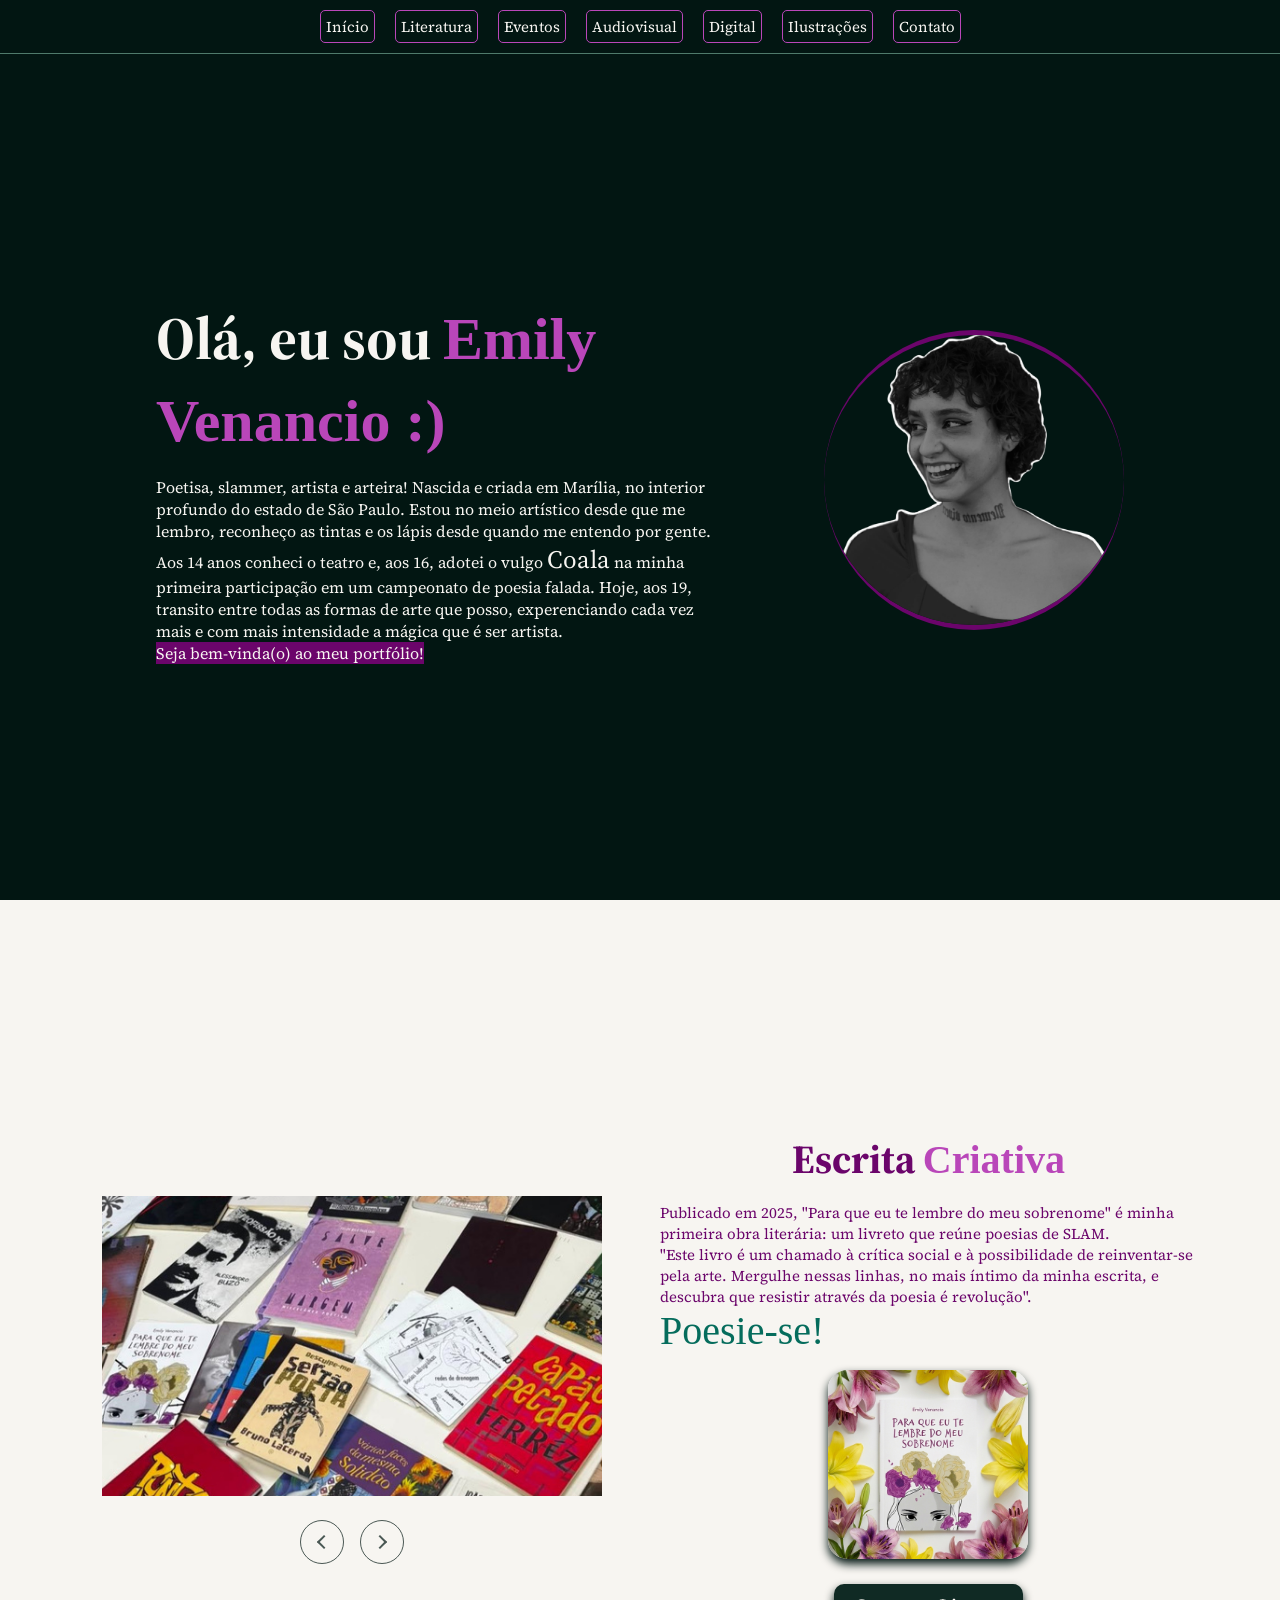
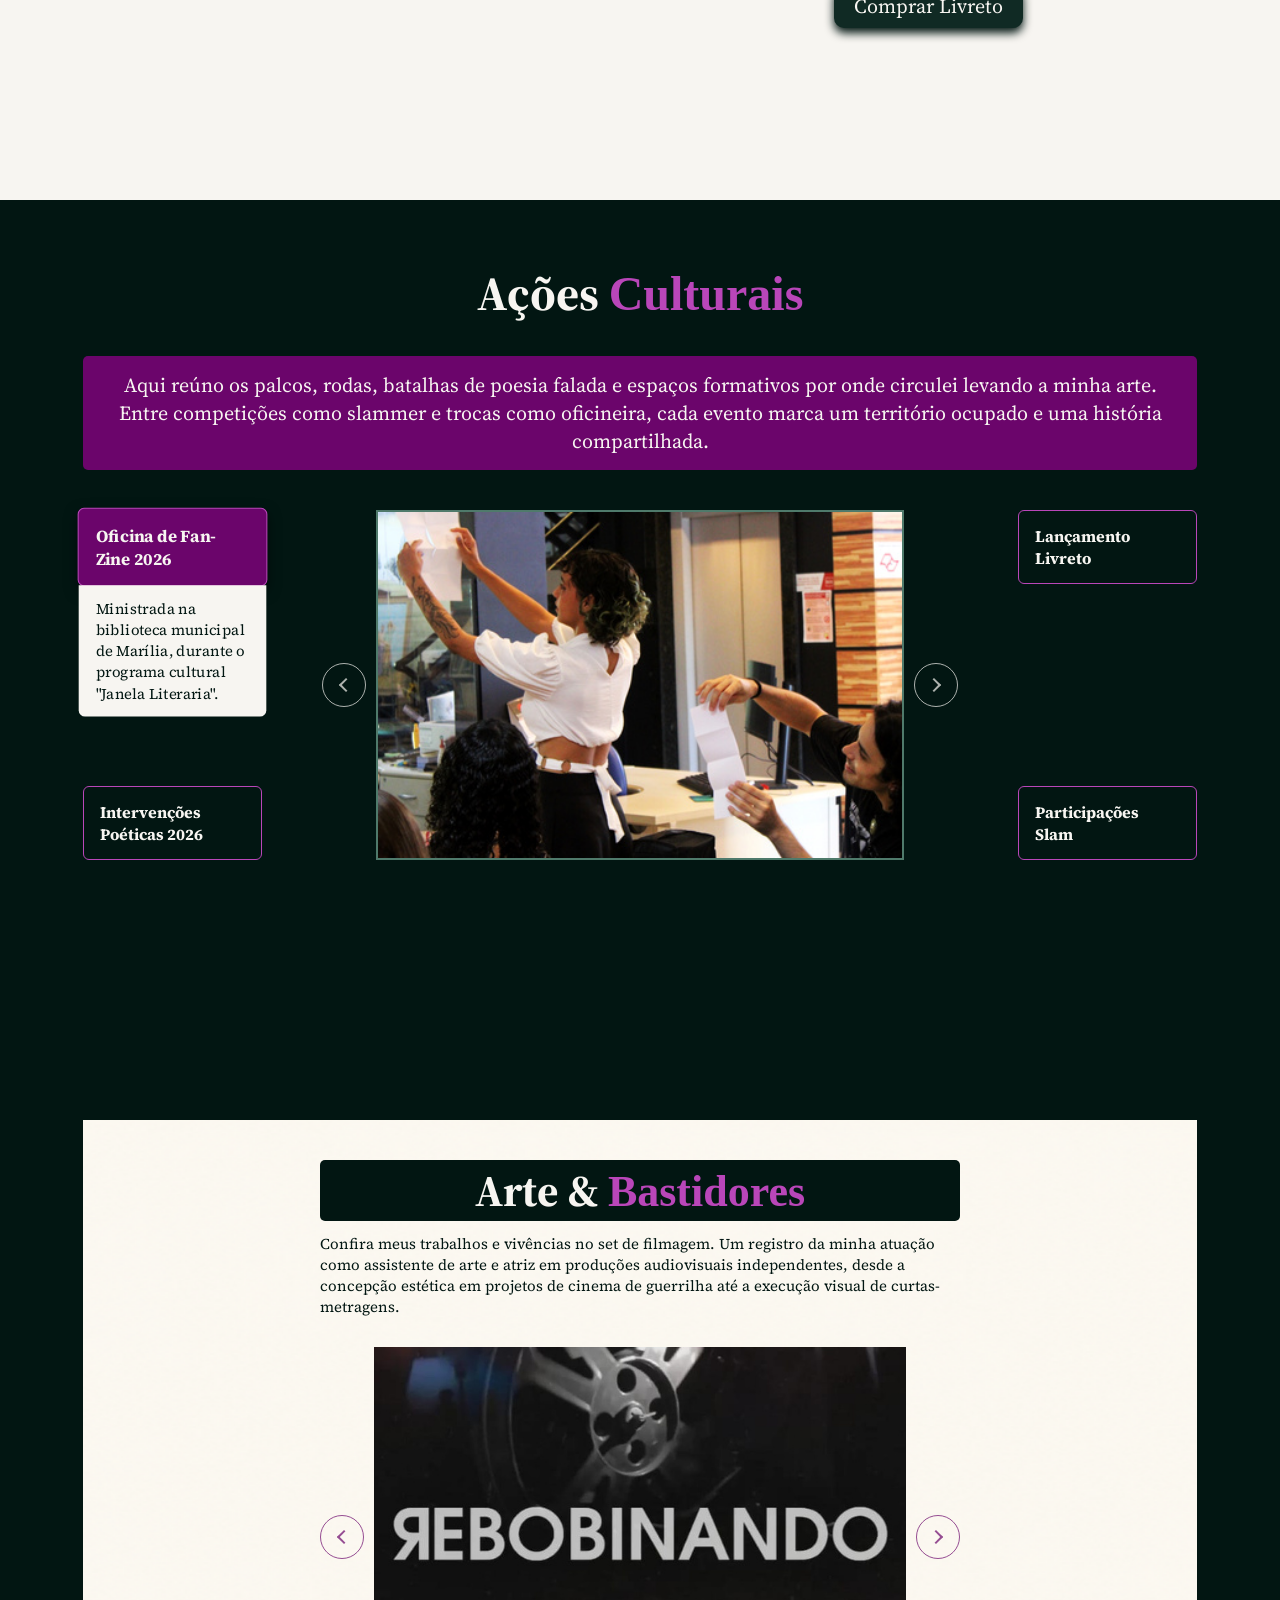
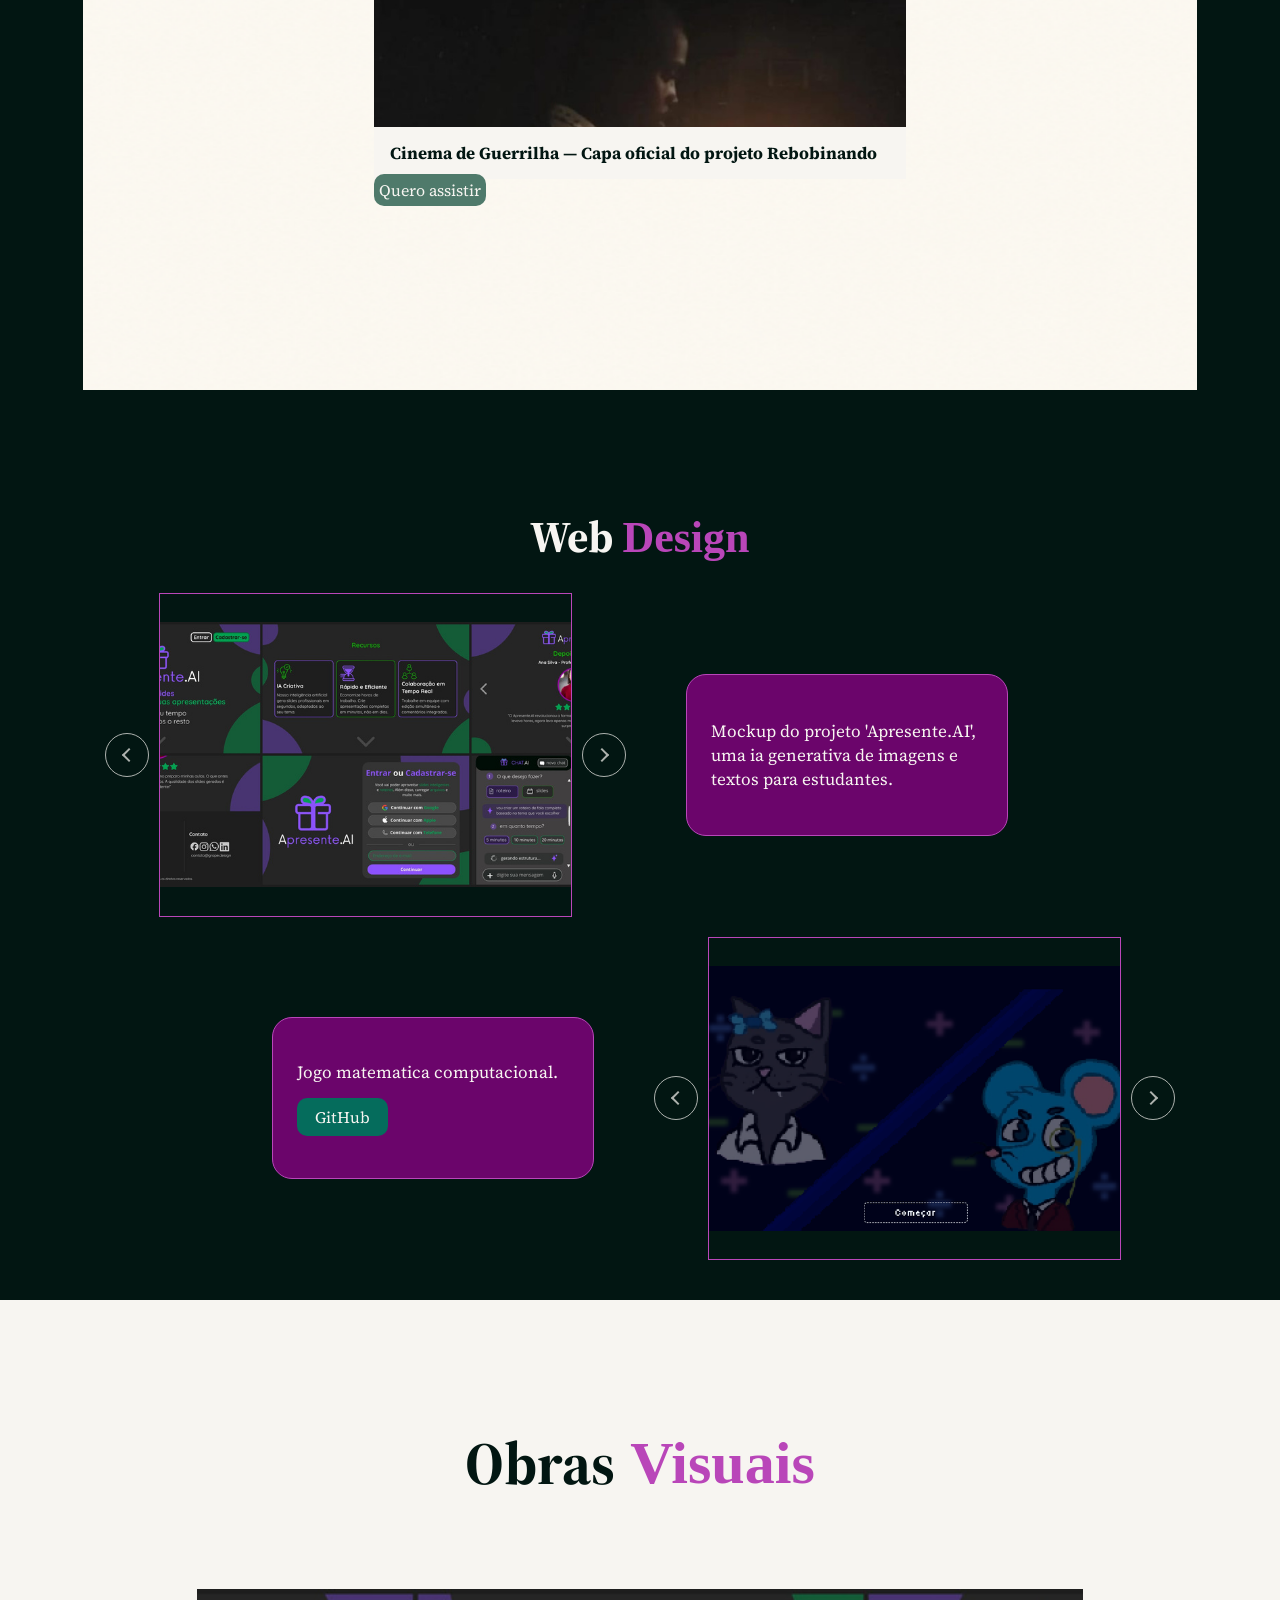
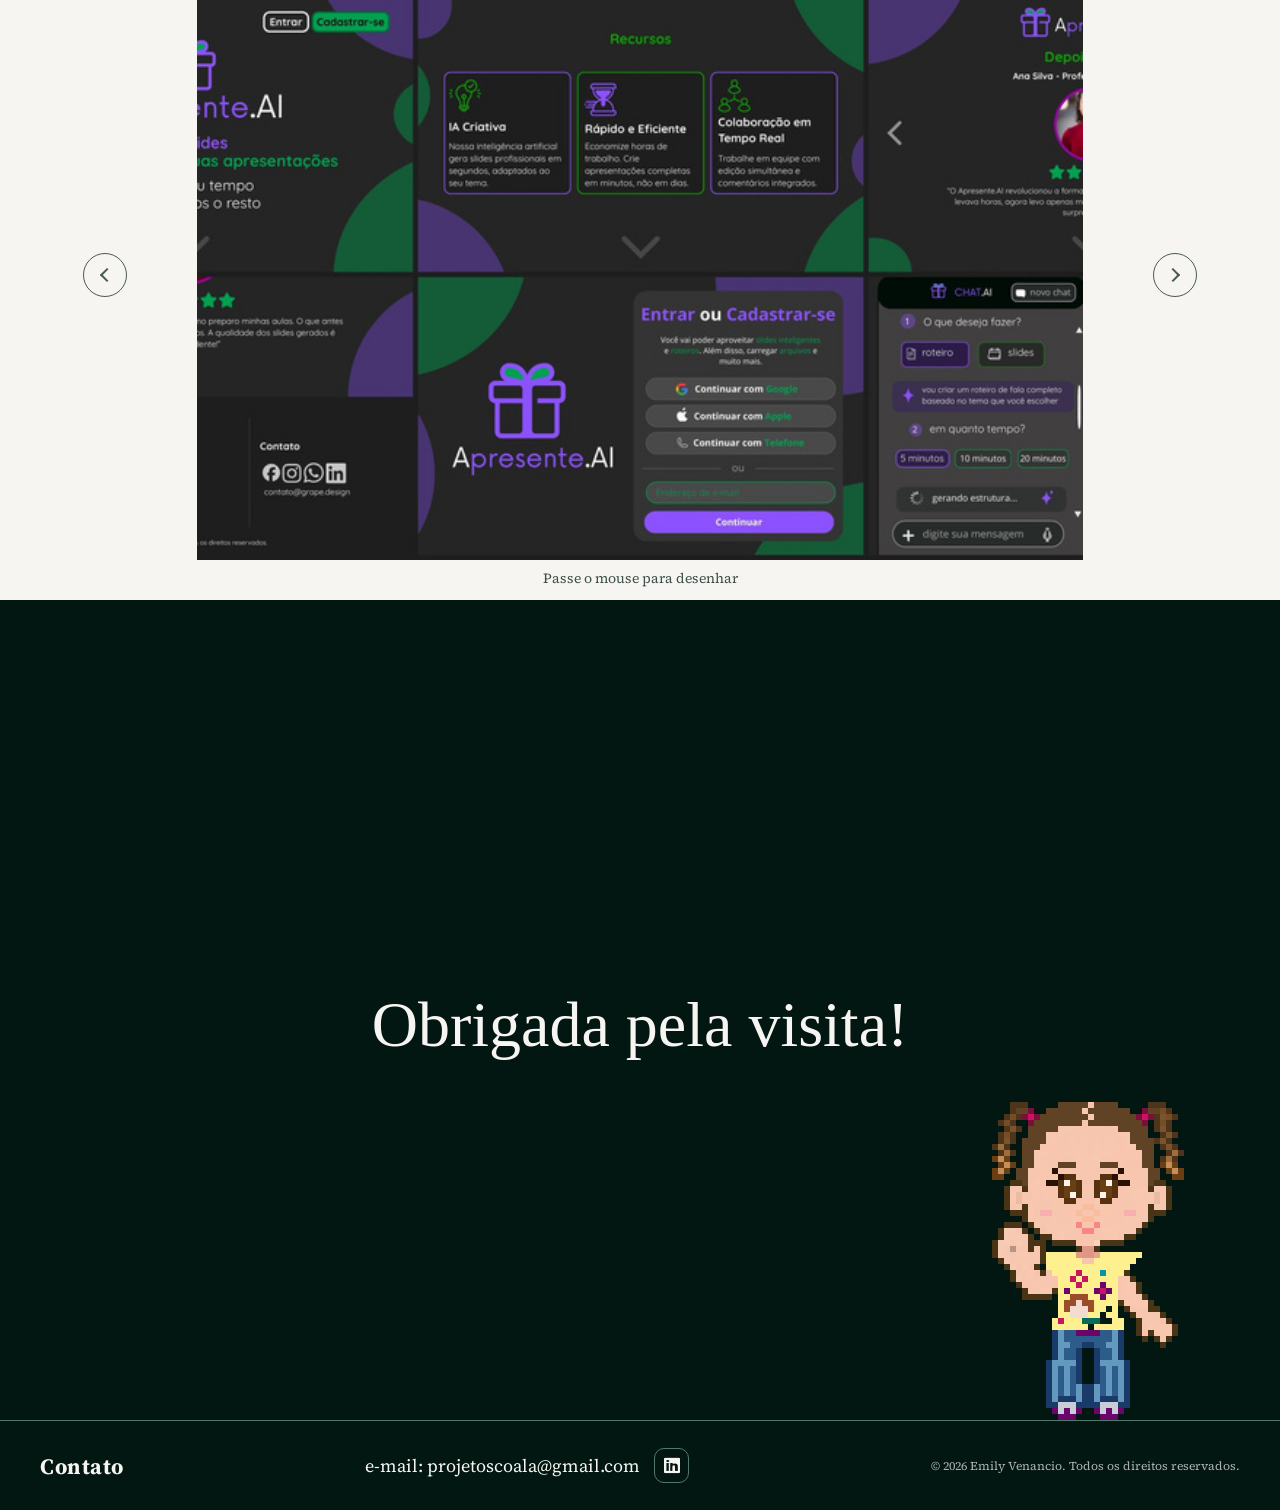
==== commit 437ec467: "inserção de image,m footer e responsividade" ====
--- a/index.html
+++ b/index.html
@@ -810,9 +810,14 @@
 
 
    <footer id="contato">
+ 
+    <div id="agradecimentos">
+        <p id="textAgr">Obrigada pela visita!</p>
         <figure id="gifPixel">
-            <img src="./imagens/gif/pixelart.gif" alt="Obrigada pela visita!">
+            <img src="./imagens/footer/persona.gif" alt="Obrigada pela visita!">
         </figure>
+
+    </div>
 
         <div id="infoRodape">
             <h1 id="tituloCtt">Contato</h1>
--- a/style/style.css
+++ b/style/style.css
@@ -303,7 +303,7 @@
     padding: 15px 20px;
     color: #F7F5F1;
     background-color: #6B056B;
-    font-size: clamp(10px, 2.4vw, 20px);
+    font-size: clamp(15px, 2.4vw, 20px);
     text-align: center;
     border-radius: 5px;
 }
@@ -397,8 +397,9 @@
 .slideEv.ativo { display: block; }
 
 /* tablet e celular: carrossel em cima, cards em grade embaixo */
-@media (max-width: 1100px) {
+@media (max-width: 1240px) {
     #palcoEv {
+        max-width: 760px;
         grid-template-columns: 1fr 1fr;
         align-items: start;
         gap: 16px;
@@ -718,6 +719,7 @@
     color: #021612;
     text-align: center;
     border-radius: 20px;
+    gap: .25em;
 }
 
 /* carrossel: seta | imagens | seta */
@@ -752,21 +754,43 @@
 footer {
     display: flex;
     flex-direction: column;
+    align-items: center;
     height: 100vh;
     height: 100svh;
     min-height: 320px;
     padding-top: var(--margemTopo); /* só libera o espaço da navbar; sem margem lateral */
 }
+#agradecimentos{
+    display: flex;
+    align-items: last baseline;
+    justify-content: center;
+    min-height: 80vh;
+    width: 100%;
+}
+#textAgr {
+    font-family:"Crafty Girls", cursive;
+    font-size: clamp(24px, 5vw, 80px);
+    height: 60%;
+    padding-top: 0;
+    max-width: 100%;
+    min-height: 60%;
+}
 
 #gifPixel {
+    display: flex;
+    position: absolute;
+    align-items: center;
+    justify-content: flex-end;
     --ajusteGif: cover; /* cover = preenche a área | contain = mostra inteiro */
     flex: 1;
     min-height: 0;
+    width: 100%;
     overflow: hidden;
+    z-index: 10;
 }
 #gifPixel img {
     display: block;
-    width: 100%;
+    width: 30%;
     height: 100%;
     object-fit: var(--ajusteGif);
     image-rendering: pixelated; /* mantém os pixels nítidos */
@@ -781,6 +805,8 @@
     gap: 20px;
     padding: 0 40px;
     border-top: 1px solid #4f7a6b;
+    max-height: 20vh;
+    width: 100%;
 }
 
 #tituloCtt {
@@ -838,4 +864,34 @@
         text-align: center;
     }
     #contato1 { flex-wrap: wrap; justify-content: center; }
+}
+@media (max-width: 600px) {
+    .carrosselEv,
+    .carrosselProj,
+    .carrosselIlus {
+        position: relative;
+        grid-template-columns: minmax(0, 1fr);
+        --fundoSeta: rgba(247, 245, 241, .9);
+    }
+    .carrosselEv,
+    .carrosselProj { --fundoSeta: rgba(2, 22, 18, .65); }
+
+    .slidesEv { grid-column: 1; }
+
+    .carrosselEv .seta,
+    .carrosselProj .seta,
+    .carrosselIlus .seta {
+        position: absolute;
+        top: 50%;
+        translate: 0 -50%;
+        z-index: 2;
+        opacity: 1;
+        background-color: var(--fundoSeta);
+    }
+    .carrosselEv .seta-voltar,
+    .carrosselProj .seta-voltar,
+    .carrosselIlus .seta-voltar  { left: 8px; }
+    .carrosselEv .seta-avancar,
+    .carrosselProj .seta-avancar,
+    .carrosselIlus .seta-avancar { right: 8px; }
 }
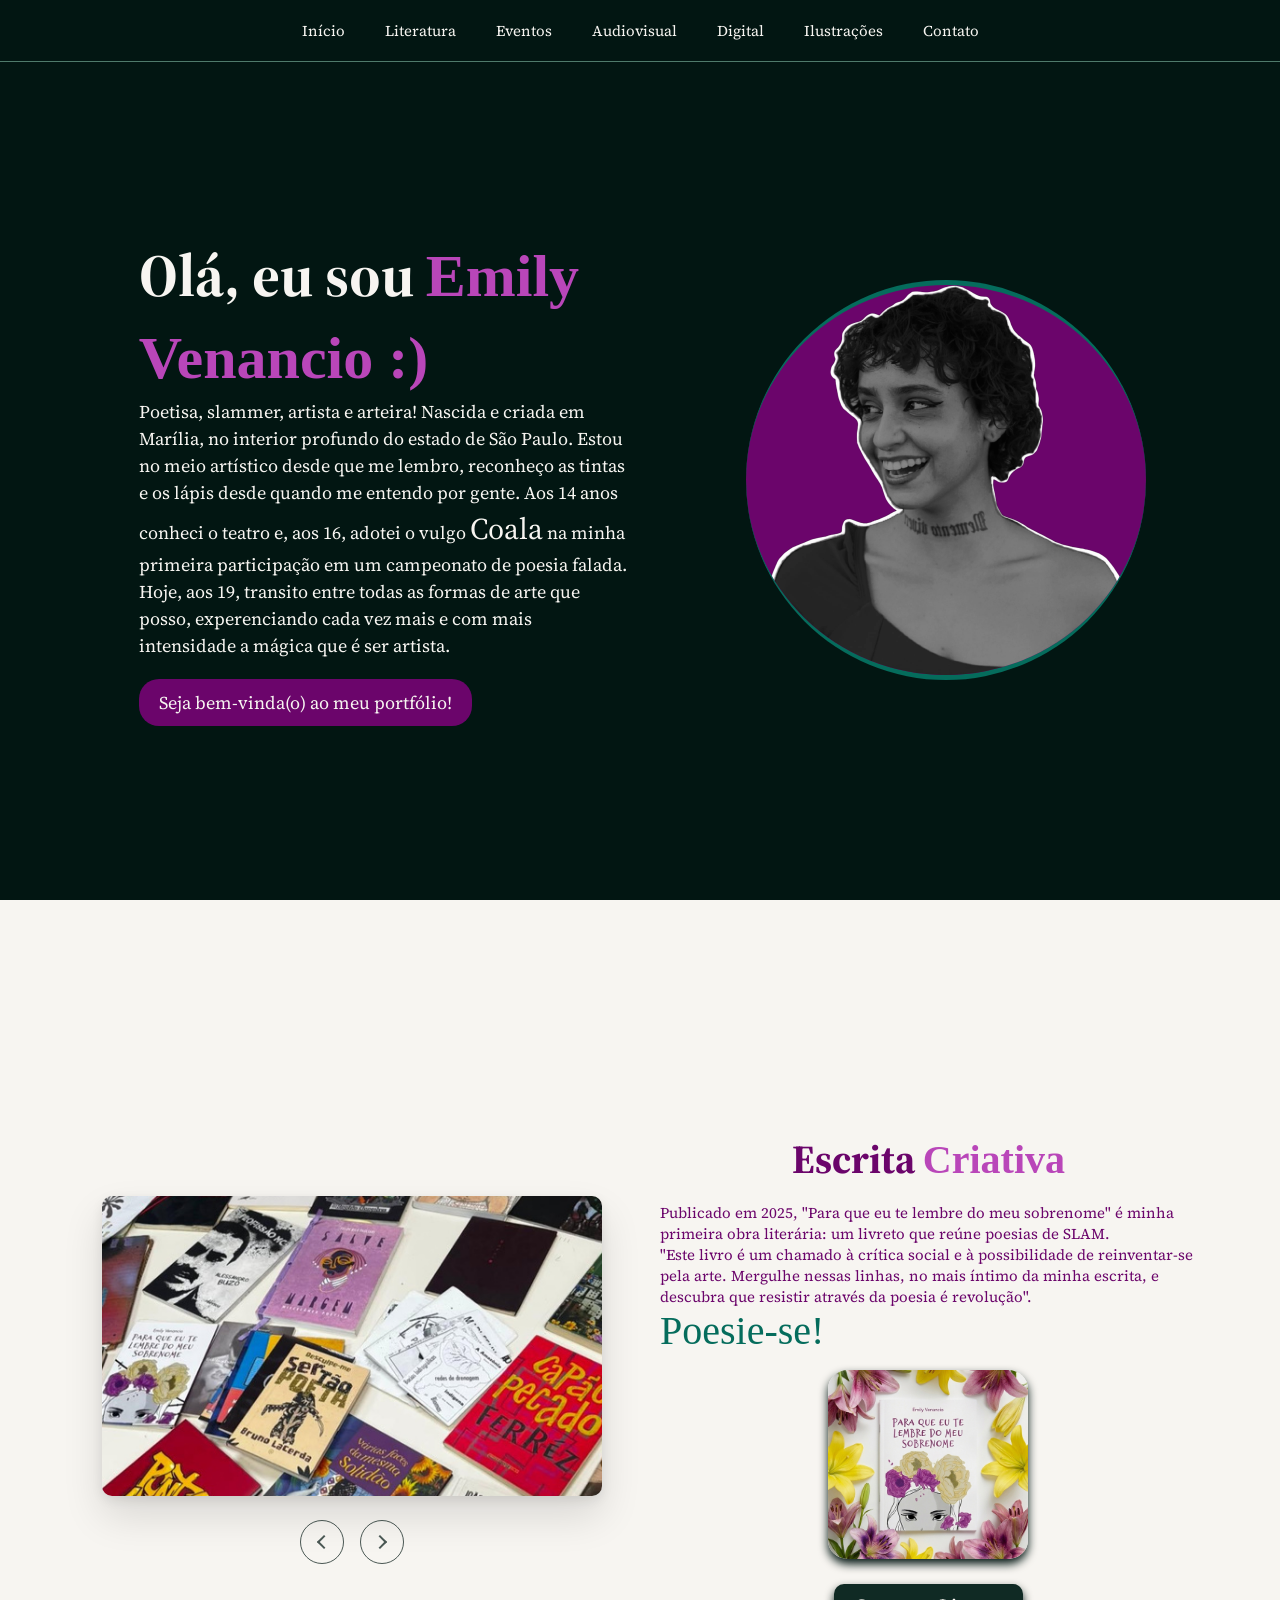
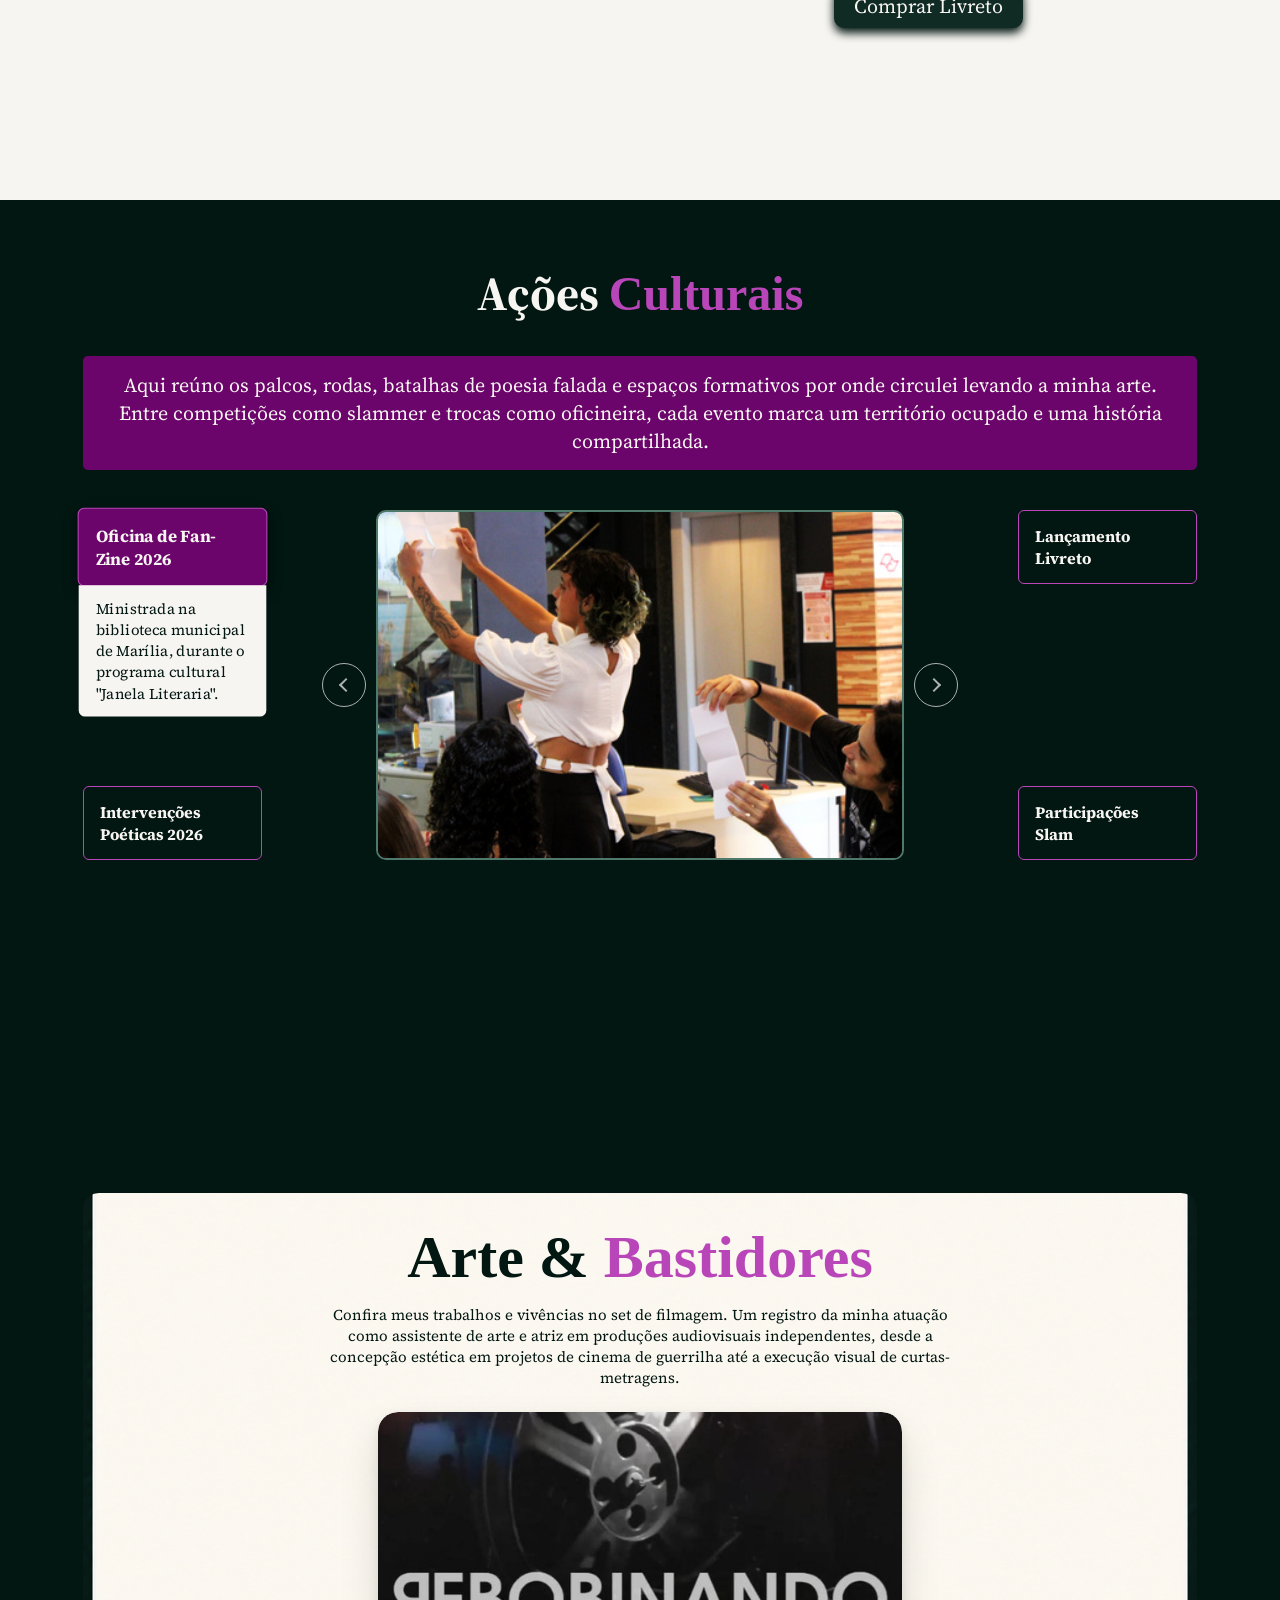
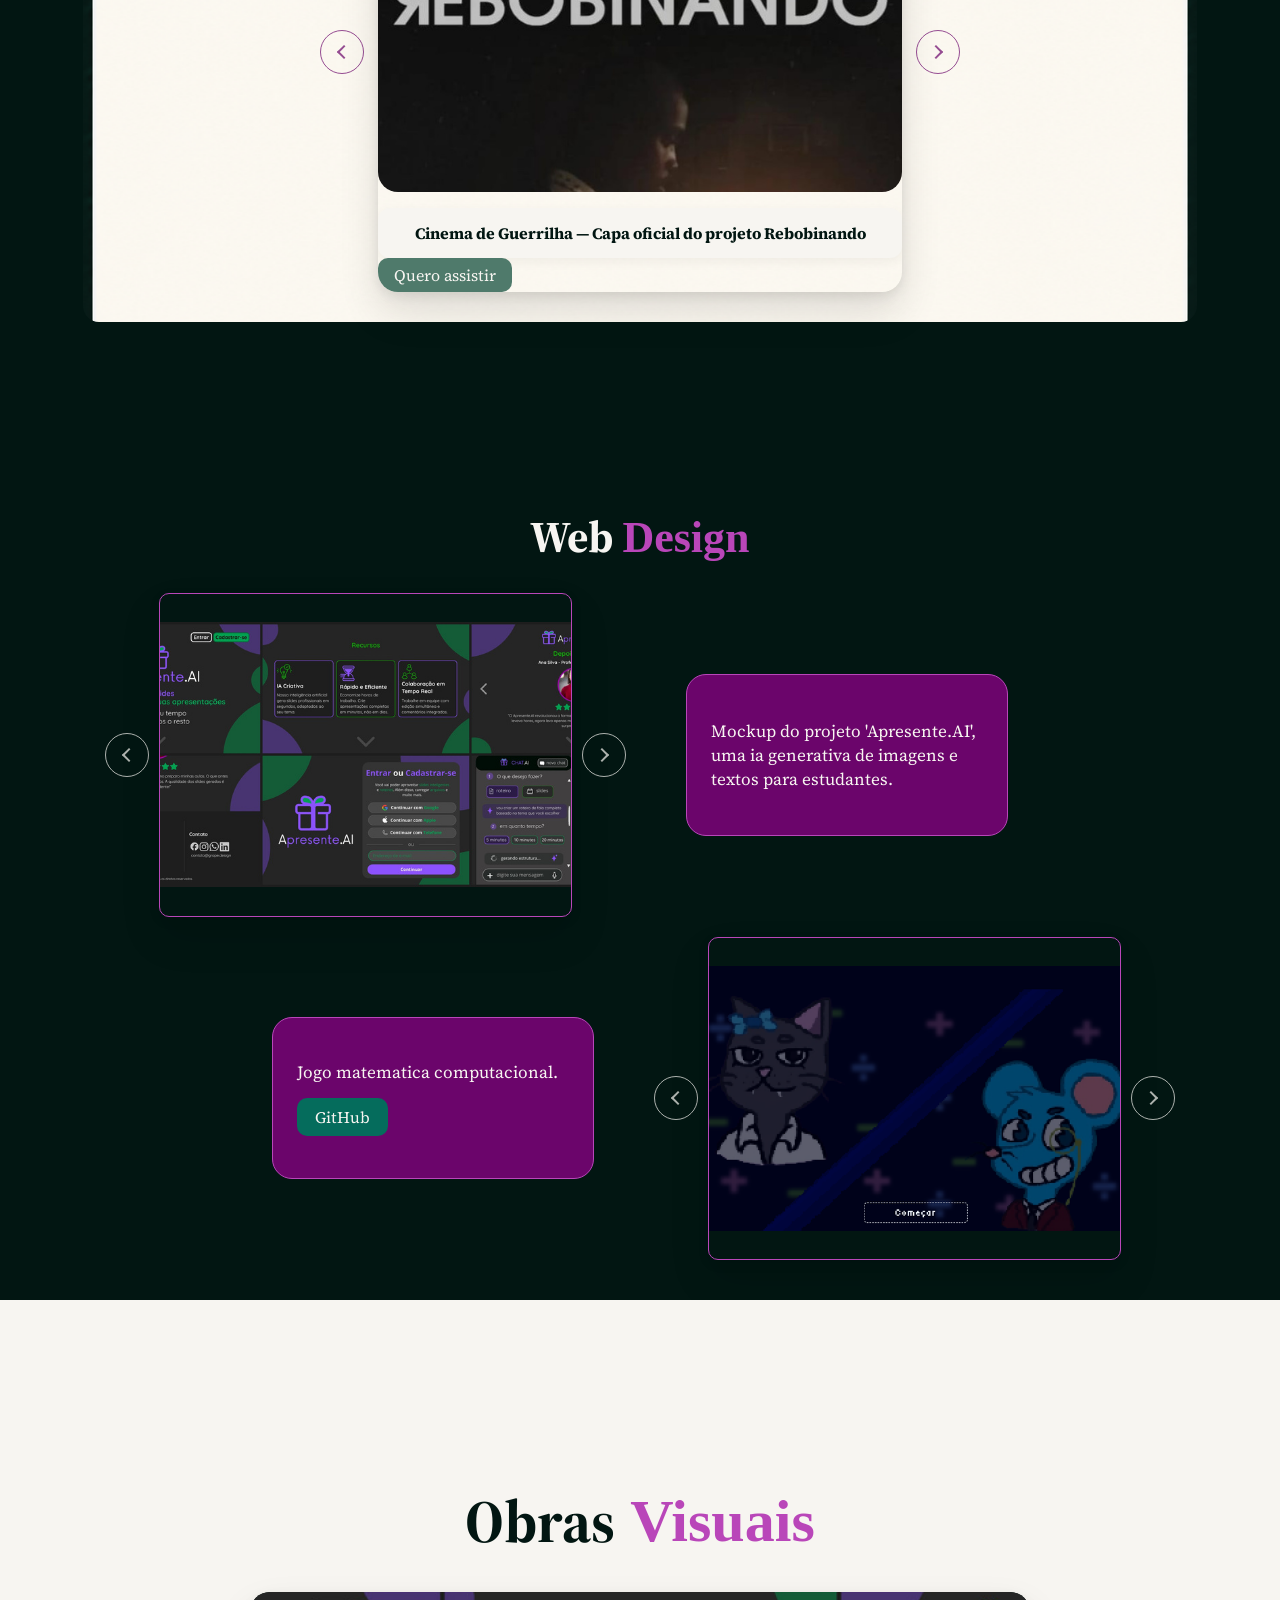
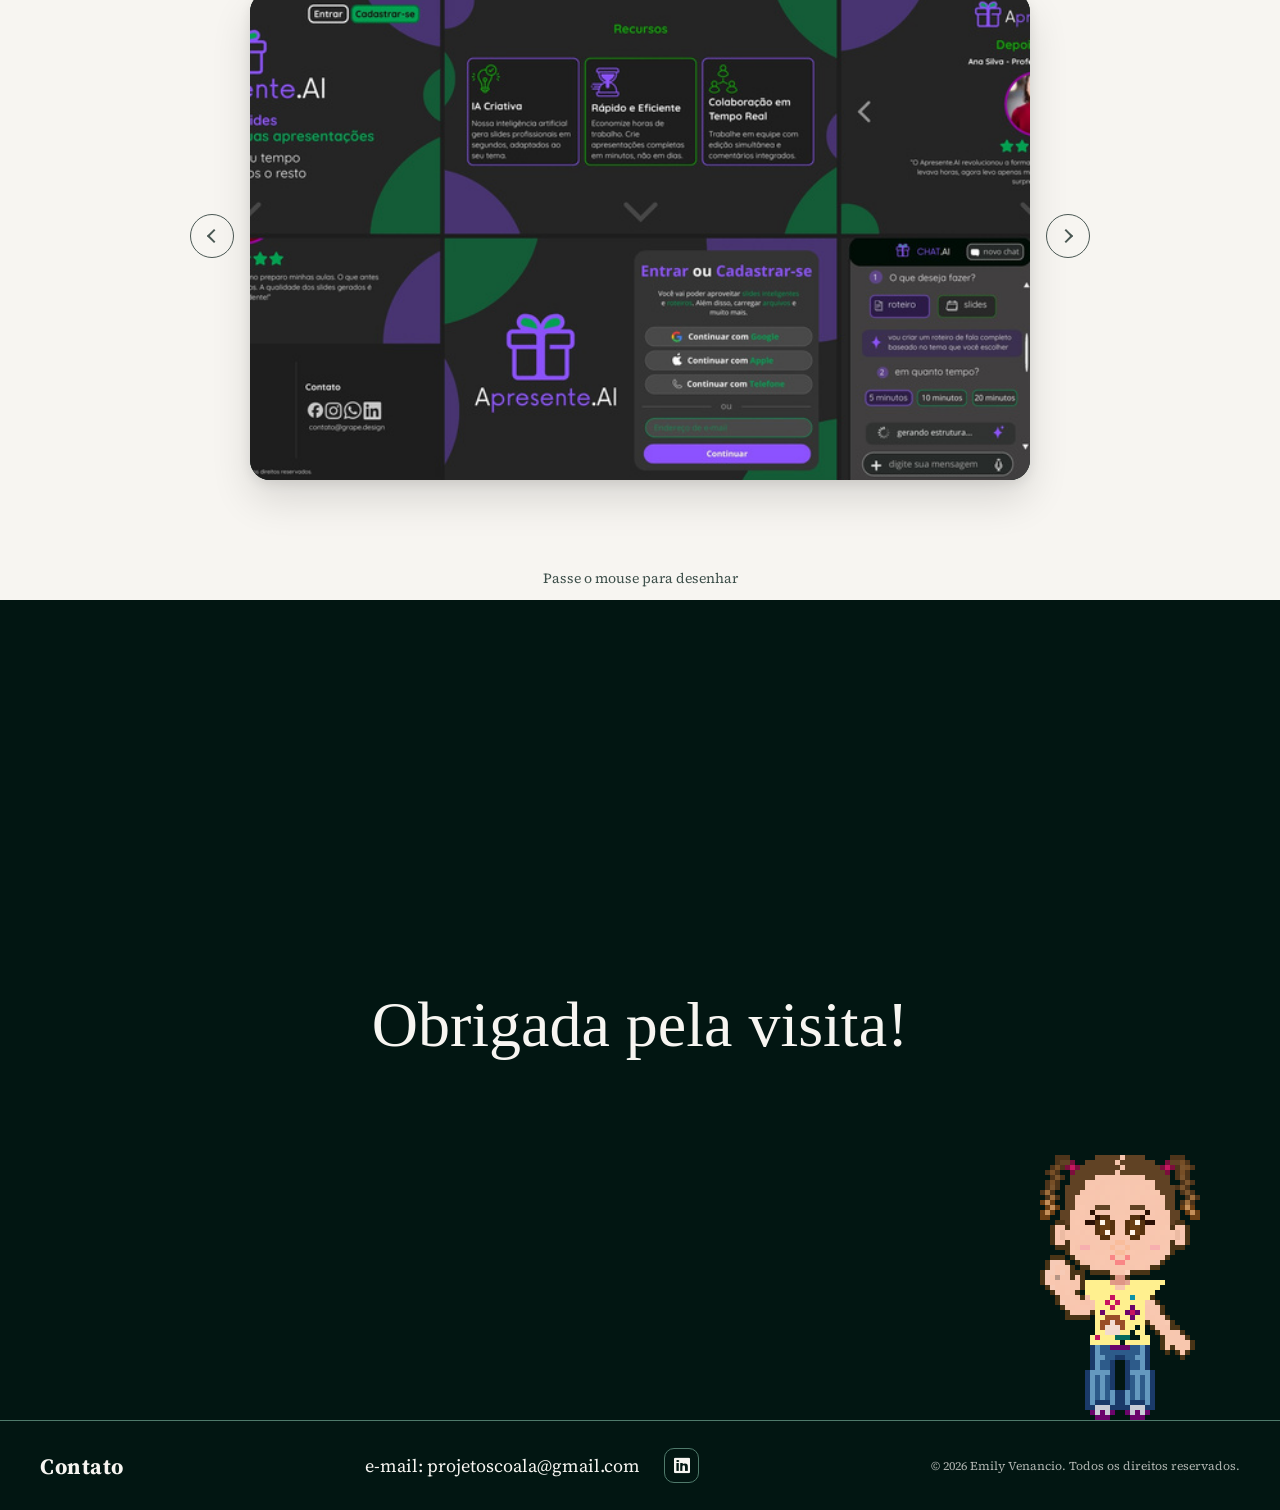
==== commit 4be576c2: "arredondanmento dos cantos" ====
--- a/index.html
+++ b/index.html
@@ -1,26 +1,27 @@
 <!DOCTYPE html>
+
 <html lang="pt-BR">
 
 <head>
+
     <meta charset="UTF-8">
+
     <meta name="viewport" content="width=device-width, initial-scale=1.0">
 
     <title>Emily Venancio</title>
 
    <link rel="preconnect" href="https://fonts.googleapis.com">
+
     <link rel="preconnect" href="https://fonts.gstatic.com" crossorigin>
+
     <link href="https://fonts.googleapis.com/css2?family=Crafty+Girls&family=Source+Serif+4:ital,opsz,wght@0,8..60,200..900;1,8..60,200..900&display=swap" rel="stylesheet">
 
-   
-
-    <!-- ÍCONES -->
     <link rel="stylesheet" href="https://cdnjs.cloudflare.com/ajax/libs/font-awesome/6.5.1/css/all.min.css">
 
-    <!-- CSS -->
     <link rel="stylesheet" href="./style/reset.css">
+
     <link rel="stylesheet" href="./style/style.css">
 
-    <!-- JAVASCRIPT -->
     <script src="./src/scripts.js" defer></script>
 
 </head>
@@ -29,63 +30,80 @@
 
     <header>
 
-        <!-- NAVEGAÇÃO -->
         <nav>
-             <button id="btnMenu" aria-label="Abrir menu" aria-expanded="false" aria-controls="navbar">
+
+             <button type="button" id="btnMenu" aria-label="Abrir menu" aria-expanded="false" aria-controls="navbar">
+
         <span></span><span></span><span></span>
+
     </button>
 
-
     <ul id="navbar">
+
     <li class="navitem"><a href="#apresentacao">Início</a></li>
+
     <li class="navitem"><a href="#literatura">Literatura</a></li>
+
     <li class="navitem"><a href="#eventos">Eventos</a></li>
+
     <li class="navitem"><a href="#audiovisual">Audiovisual</a></li>
+
     <li class="navitem"><a href="#projetosDigitais">Digital</a></li>
+
     <li class="navitem"><a href="#ilustracoes">Ilustrações</a></li>
+
     <li class="navitem"><a href="#contato">Contato</a></li>
+
     </ul>
 
         </nav>
 
     </header>
 
-
     <main>
 
-        <!-- HOME -->
-
         <section id="apresentacao">
 
             <div id="textHome">
 
                 <h1>
+
                     Olá, eu sou
+
                     <span class="segundaPalavra">Emily Venancio :)</span>
+
                 </h1>
 
-                <p>
+                <p id="textTit">
+
                     Poetisa, slammer, artista e arteira! Nascida e criada em Marília,
+
                      no interior profundo do estado de São Paulo. Estou no meio artístico desde que me lembro,
+
                     reconheço as tintas e os lápis desde quando me entendo por gente. Aos 14 anos conheci o teatro e, aos 16, 
+
                     adotei o vulgo <span id="coala">Coala</span> na minha primeira participação em um campeonato de poesia falada. Hoje, aos 19, transito
+
                      entre todas as formas de arte que posso, experenciando cada vez mais e com mais intensidade a mágica que é ser artista.<br>
+
                      <span id="boasVindas"> Seja bem-vinda(o) ao meu portfólio!</span>
+
                 </p>
 
             </div>
 
             <img
+
                 id="imgHome"
+
                 src="./imagens/emily/imgPrincipal.png"
+
                 alt="Foto de Emily Venancio"
+
             >
 
         </section>
 
-
-        <!-- LITERATURA -->
-
         <section id="literatura">
 
             <div class="carrossel">
@@ -93,80 +111,117 @@
                 <div class="imgCarrossel">
 
                     <img
+
                         src="./imagens/literatura/zineLivros.jpeg"
+
                         alt="Zines e livros"
+
                         class="slider ativo"
+
                     >
 
                     <img
+
                         src="./imagens/literatura/zineEmily.JPG"
+
                         alt="Emily com seu zine"
+
                         class="slider"
+
                     >
 
                     <img
+
                         src="./imagens/literatura/livretopremioslam.jpg"
+
                         alt="Livreto e premiações"
+
                         class="slider"
+
                     >
 
                     <img
+
                         src="./imagens/literatura/zineMesa.JPG"
+
                         alt="Zines expostos sobre uma mesa"
+
                         class="slider"
+
                     >
 
                 </div>
 
-
                 <div id="botoesCarrossel">
 
-                    <button
+                    <button type="button"
+
                         id="voltarCarrossel"
+
                         class="seta seta-voltar"
+
                         aria-label="Anterior"
+
                     ></button>
 
-                    <button
+                    <button type="button"
+
                         id="avancarCarrossel"
+
                         class="seta seta-avancar"
+
                         aria-label="Próximo"
+
                     ></button>
 
                 </div>
 
             </div>
 
-
             <div id="livreto">
 
                 <h1 id="titLiteratura">
+
                     Escrita <span class="segundaPalavra">Criativa</span> 
+
                 </h1>
 
                 <p class="textLiteratura">
+
                     Publicado em 2025, "Para que eu te lembre do meu sobrenome" 
+
                     é minha primeira obra literária: um livreto que reúne poesias de SLAM. <br>
+
                     "Este livro é um chamado à crítica social e à possibilidade de reinventar-se pela arte.
+
                     Mergulhe nessas linhas, no mais íntimo da minha escrita, e descubra que resistir através da poesia
+
                     é revolução". <br>
+
                     <span id="textLiv">Poesie-se!</span>
+
                 </p>
 
-
                 <div id="livro">
 
-
                     <img
+
                         class="livroImg"
+
                         src="./imagens/literatura/livrovenda.jpeg"
+
                         alt="Capa do livro disponível para compra"
+
                     >
-                    <a  class="livroImg"
+
+                    <a
+
                         id="compraLivro"
-                        type="button"
-                        href="https://docs.google.com/forms/d/1WksNWnHS6Vwn8pEGz-zRGq9TpO-a3-dG3RsVVjNHo3Y/viewform?edit_requested=true&pli=1" target="_blank" class="meu-botao">
+
+                        href="https://docs.google.com/forms/d/1WksNWnHS6Vwn8pEGz-zRGq9TpO-a3-dG3RsVVjNHo3Y/viewform?edit_requested=true&pli=1" target="_blank" rel="noopener noreferrer">
+
                         Comprar Livreto
+
                     </a>
 
                 </div>
@@ -175,333 +230,500 @@
 
         </section>
 
-
-        <!-- EVENTOS -->
-
         <section id="eventos">
 
             <div id="cabecalhoEv">
 
                 <h1 id="tituloEventos">
+
                     Ações <span class="segundaPalavra">Culturais</span>
+
                 </h1>
 
                 <p id="subEventos">
+
                     Aqui reúno os palcos, rodas, batalhas de poesia falada e espaços formativos por onde circulei levando a minha arte. 
+
                     Entre competições como slammer e trocas como oficineira, 
+
                     cada evento marca um território ocupado e uma história compartilhada.
+
                 </p>
 
             </div>
 
-
             <div id="palcoEv">
 
-
-                <!-- CARDS DA ESQUERDA -->
-
                 <div class="colunaCardsEv esq">
 
                     <div
+
                         class="cardEv"
+
                         role="button"
+
                         tabindex="0"
+
                         data-evento="oficina"
+
                     >
 
                         <h3>Oficina de Fan-Zine 2026</h3>
 
                         <div class="painelEv">
+
                             <p>
+
                                Ministrada na biblioteca municipal de Marília, durante o programa cultural "Janela Literaria".
+
                             </p>
+
                         </div>
 
                     </div>
 
-
                     <div
+
                         class="cardEv"
+
                         role="button"
+
                         tabindex="0"
+
                         data-evento="intervencoes"
+
                     >
 
                         <h3>Intervenções Poéticas 2026</h3>
 
                         <div class="painelEv">
+
                             <p>
+
                                 Realizadas a convite dos coletivos NOSOTRAS e POVOADA, na escola Reiko e durante uma iniciativa cultutual contra a cultura do estupro.
+
                             </p>
+
                         </div>
 
                     </div>
 
                 </div>
 
-
-                <!-- CARROSSEL DE EVENTOS -->
-
                 <div class="carrosselEv">
 
-
-                    <button
+                    <button type="button"
+
                         id="voltarEv"
+
                         class="seta seta-voltar"
+
                         aria-label="Foto anterior"
+
                     ></button>
 
-
                     <div class="slidesEv">
 
-
-                        <!-- OFICINA DE FAN-ZINE -->
-
-                        <img
+                        <img
+
                             src="./imagens/eventos/oficinaZIne/ofcZine.JPG"
+
                             alt="Oficina de Fanzine 1"
+
                             class="slideEv ativo"
-                            role="button"
-                            tabindex="0"
+
+                            role="button"
+
+                            tabindex="0"
+
                             data-evento="oficina"
-                        >
-
-                        <img
+
+                        >
+
+                        <img
+
                             src="./imagens/eventos/oficinaZIne/ofcZine2.JPG"
+
                             alt="Oficina de Fanzine 2"
-                            class="slideEv"
-                            role="button"
-                            tabindex="0"
+
+                            class="slideEv"
+
+                            role="button"
+
+                            tabindex="0"
+
                             data-evento="oficina"
-                        >
-
-                        <img
+
+                        >
+
+                        <img
+
                             src="./imagens/eventos/oficinaZIne/ofcZine3.JPG"
+
                             alt="Oficina de Fanzine 3"
-                            class="slideEv"
-                            role="button"
-                            tabindex="0"
+
+                            class="slideEv"
+
+                            role="button"
+
+                            tabindex="0"
+
                             data-evento="oficina"
-                        >
-
-                        <img
+
+                        >
+
+                        <img
+
                             src="./imagens/eventos/oficinaZIne/ofcZine4.JPG"
+
                             alt="Oficina de Fanzine 4"
-                            class="slideEv"
-                            role="button"
-                            tabindex="0"
+
+                            class="slideEv"
+
+                            role="button"
+
+                            tabindex="0"
+
                             data-evento="oficina"
-                        >
-
-
-                        <!-- INTERVENÇÕES POÉTICAS -->
-
-                        <img
+
+                        >
+
+                        <img
+
                             src="./imagens/eventos/interveçãoPovoada/povoada2.jpeg"
+
                             alt="Intervenção Povoada 1"
-                            class="slideEv"
-                            role="button"
-                            tabindex="0"
+
+                            class="slideEv"
+
+                            role="button"
+
+                            tabindex="0"
+
                             data-evento="intervencoes"
-                        >
-
-                        <img
+
+                        >
+
+                        <img
+
                             src="./imagens/eventos/interveçãoPovoada/povoada2026.jpeg"
+
                             alt="Intervenção Povoada 2"
-                            class="slideEv"
-                            role="button"
-                            tabindex="0"
+
+                            class="slideEv"
+
+                            role="button"
+
+                            tabindex="0"
+
                             data-evento="intervencoes"
-                        >
-
-                        <img
+
+                        >
+
+                        <img
+
                             src="./imagens/eventos/intervençãoReiko/intRk1.jpeg"
+
                             alt="Intervenção Reiko 1"
-                            class="slideEv"
-                            role="button"
-                            tabindex="0"
+
+                            class="slideEv"
+
+                            role="button"
+
+                            tabindex="0"
+
                             data-evento="intervencoes"
-                        >
-
-                        <img
+
+                        >
+
+                        <img
+
                             src="./imagens/eventos/intervençãoReiko/intRk2.jpeg"
+
                             alt="Intervenção Reiko 2"
-                            class="slideEv"
-                            role="button"
-                            tabindex="0"
+
+                            class="slideEv"
+
+                            role="button"
+
+                            tabindex="0"
+
                             data-evento="intervencoes"
-                        >
-
-                        <img
+
+                        >
+
+                        <img
+
                             src="./imagens/eventos/intervençãoReiko/intRk3.jpeg"
+
                             alt="Intervenção Reiko 3"
-                            class="slideEv"
-                            role="button"
-                            tabindex="0"
+
+                            class="slideEv"
+
+                            role="button"
+
+                            tabindex="0"
+
                             data-evento="intervencoes"
-                        >
-
-                        <img
+
+                        >
+
+                        <img
+
                             src="./imagens/eventos/intervençãoReiko/stencilRk.jpeg"
+
                             alt="Stencil Reiko"
-                            class="slideEv"
-                            role="button"
-                            tabindex="0"
+
+                            class="slideEv"
+
+                            role="button"
+
+                            tabindex="0"
+
                             data-evento="intervencoes"
-                        >
-
-
-                        <!-- LANÇAMENTO DO LIVRETO -->
-
-                        <img
+
+                        >
+
+                        <img
+
                             src="./imagens/eventos/slamSubterraneo/sub2026.jpg"
+
                             alt="Lançamento Livreto 1"
-                            class="slideEv"
-                            role="button"
-                            tabindex="0"
+
+                            class="slideEv"
+
+                            role="button"
+
+                            tabindex="0"
+
                             data-evento="lancamento"
-                        >
-
-                        <img
+
+                        >
+
+                        <img
+
                             src="./imagens/eventos/slamSubterraneo/sub20261.jpeg"
+
                             alt="Lançamento Livreto 2"
-                            class="slideEv"
-                            role="button"
-                            tabindex="0"
+
+                            class="slideEv"
+
+                            role="button"
+
+                            tabindex="0"
+
                             data-evento="lancamento"
-                        >
-
-                        <img
+
+                        >
+
+                        <img
+
                             src="./imagens/eventos/slamSubterraneo/subterraneo.jpeg"
+
                             alt="Lançamento Livreto 3"
-                            class="slideEv"
-                            role="button"
-                            tabindex="0"
+
+                            class="slideEv"
+
+                            role="button"
+
+                            tabindex="0"
+
                             data-evento="lancamento"
-                        >
-
-                        <img
+
+                        >
+
+                        <img
+
                             src="./imagens/eventos/slamSubterraneo/subt2.jpeg"
+
                             alt="Lançamento Livreto 4"
-                            class="slideEv"
-                            role="button"
-                            tabindex="0"
+
+                            class="slideEv"
+
+                            role="button"
+
+                            tabindex="0"
+
                             data-evento="lancamento"
-                        >
-
-
-                        <!-- PARTICIPAÇÕES SLAM -->
-
-                        <img
+
+                        >
+
+                        <img
+
                             src="./imagens/eventos/semanaHiphop/slamsh.jpeg"
+
                             alt="Semana HipHop 1"
-                            class="slideEv"
-                            role="button"
-                            tabindex="0"
+
+                            class="slideEv"
+
+                            role="button"
+
+                            tabindex="0"
+
                             data-evento="slam"
-                        >
-
-                        <img
+
+                        >
+
+                        <img
+
                             src="./imagens/eventos/semanaHiphop/slamsh1.jpeg"
+
                             alt="Semana HipHop 2"
-                            class="slideEv"
-                            role="button"
-                            tabindex="0"
+
+                            class="slideEv"
+
+                            role="button"
+
+                            tabindex="0"
+
                             data-evento="slam"
-                        >
-
-                        <img
+
+                        >
+
+                        <img
+
                             src="./imagens/eventos/semanaHiphop/slamSh2.jpeg"
+
                             alt="Semana HipHop 3"
-                            class="slideEv"
-                            role="button"
-                            tabindex="0"
+
+                            class="slideEv"
+
+                            role="button"
+
+                            tabindex="0"
+
                             data-evento="slam"
-                        >
-
-                        <img
+
+                        >
+
+                        <img
+
                             src="./imagens/eventos/slamNacasa/nacasafev.jpeg"
+
                             alt="Slam na Casa Fev"
-                            class="slideEv"
-                            role="button"
-                            tabindex="0"
+
+                            class="slideEv"
+
+                            role="button"
+
+                            tabindex="0"
+
                             data-evento="slam"
-                        >
-
-                        <img
+
+                        >
+
+                        <img
+
                             src="./imagens/eventos/slamNacasa/nacasmar.jpeg"
+
                             alt="Slam na Casa Mar"
-                            class="slideEv"
-                            role="button"
-                            tabindex="0"
+
+                            class="slideEv"
+
+                            role="button"
+
+                            tabindex="0"
+
                             data-evento="slam"
-                        >
-
-                        <img
+
+                        >
+
+                        <img
+
                             src="./imagens/eventos/slamTransbordar/slamT.jpeg"
+
                             alt="Slam Transbordar 1"
-                            class="slideEv"
-                            role="button"
-                            tabindex="0"
+
+                            class="slideEv"
+
+                            role="button"
+
+                            tabindex="0"
+
                             data-evento="slam"
-                        >
-
-                        <img
+
+                        >
+
+                        <img
+
                             src="./imagens/eventos/slamTransbordar/transbordar.jpeg"
+
                             alt="Slam Transbordar 2"
-                            class="slideEv"
-                            role="button"
-                            tabindex="0"
+
+                            class="slideEv"
+
+                            role="button"
+
+                            tabindex="0"
+
                             data-evento="slam"
+
                         >
 
                     </div>
 
-
-                    <button
+                    <button type="button"
+
                         id="avancarEv"
+
                         class="seta seta-avancar"
+
                         aria-label="Próxima foto"
+
                     ></button>
 
                 </div>
 
-
-                <!-- CARDS DA DIREITA -->
-
                 <div class="colunaCardsEv dir">
 
                     <div
+
                         class="cardEv"
+
                         role="button"
+
                         tabindex="0"
+
                         data-evento="lancamento"
+
                     >
 
                         <h3>Lançamento Livreto</h3>
 
                         <div class="painelEv">
+
                             <p>
+
                                 Relançamento do livreto no SLAM  mais antigo da cidade (SLAM SUBTERRANEO).
+
                             </p>
+
                         </div>
 
                     </div>
 
-
                     <div
+
                         class="cardEv"
+
                         role="button"
+
                         tabindex="0"
+
                         data-evento="slam"
+
                     >
 
                         <h3>Participações Slam</h3>
 
                         <div class="painelEv">
+
                             <p>
+
                                 Participações como slammer em competições de poesia falada promovidas por: Semana do HIHHOP, Slam Na casa e Slam Transbordar.
+
                             </p>
+
                         </div>
 
                     </div>
@@ -512,9 +734,6 @@
 
         </section>
 
-
-        <!-- ARTE & BASTIDORES -->
-
         <section id="audiovisual">
 
             <div class="fundoAudio">
@@ -522,71 +741,93 @@
                 <div class="audiovisual-container">
 
                     <h1 class="titAudiovisual">
+
                         Arte & <span class="segundaPalavra">Bastidores</span>
+
                     </h1>
 
                     <p class="descAudiovisual">
+
                         Confira meus trabalhos e vivências no set de filmagem. 
+
                         Um registro da minha atuação como assistente de arte e atriz em produções audiovisuais independentes,
+
                          desde a concepção estética em projetos de cinema de guerrilha até a execução visual de curtas-metragens.
+
                     </p>
 
-
                     <div class="carrossel-audio">
 
-
-                        <button
+                        <button type="button"
+
                             id="voltarAudio"
+
                             class="seta seta-voltar"
+
                             aria-label="Anterior"
+
                         ></button>
 
-
                         <div class="audio-slides-wrapper">
 
-
                             <div class="audio-slide ativo">
 
                                 <img
+
                                     src="./imagens/audiovisual/rebobinando/capaReb.jpeg"
+
                                     alt="Capa Rebobinando"
+
                                 >
 
                                 <p class="legenda-slide">
+
                                     Cinema de Guerrilha —
+
                                     Capa oficial do projeto Rebobinando
 
                                 </p>
+
                                 <a id="linkCurta" href="https://youtu.be/HTSyKHKaIrQ?si=tpW2XxJuQ_gCn27s"> Quero assistir</a>
 
                             </div>
 
-
                             <div class="audio-slide">
 
                                 <img
+
                                     src="./imagens/audiovisual/rebobinando/mkofReb.jpeg"
+
                                     alt="Making of Rebobinando"
+
                                 >
 
                                 <p class="legenda-slide">
+
                                     Oficina de Cinema de Guerrilha —
+
                                     Bastidores de Rebobinando
+
                                 </p>
 
                             </div>
 
-
                             <div class="audio-slide">
 
                                 <img
+
                                     src="./imagens/audiovisual/shadenfreude/mkofSha.jpeg"
+
                                     alt="Making of Schadenfreude"
+
                                 >
 
                                 <p class="legenda-slide">
+
                                     Curta-metragem Schadenfreude —
+
                                     Making of e montagem de cena
+
                                 </p>
 
                             </div>
@@ -594,24 +835,33 @@
                             <div class="audio-slide">
 
                                 <img
+
                                     src="./imagens/audiovisual/neo-m/divulgaNeom.jpeg"
+
                                     alt="Divulgação Neo-M"
+
                                 >
 
                                 <p class="legenda-slide">
+
                                     Curta-metragem / Projeto Neo-M —
+
                                     Material de divulgação
+
                                 </p>
 
                             </div>
 
                         </div>
 
-
-                        <button
+                        <button type="button"
+
                             id="avancarAudio"
+
                             class="seta seta-avancar"
+
                             aria-label="Próximo"
+
                         ></button>
 
                     </div>
@@ -622,120 +872,150 @@
 
         </section>
 
-
-        <!-- PROJETOS DIGITAIS -->
-
         <section id="projetosDigitais">
 
             <h1 id="tituloProjetos">
+
                 Web <span class="segundaPalavra">Design</span>
+
             </h1>
 
-
-            <!-- PROJETO APRESENTE.AÍ -->
-
             <div id="wiframes" class="projeto">
 
                 <div class="carrosselProj">
 
-                    <button
+                    <button type="button"
+
                         class="seta seta-voltar"
+
                         aria-label="Anterior"
+
                     ></button>
 
-
                     <div class="slidesProj">
 
                         <img
+
                             src="./imagens/projetosDigitais/apresenteaiMockupGrid.jpg"
+
                             alt="Mockups Apresente.aí"
+
                             class="slideProj ativo"
+
                             data-texto="Mockup do projeto 'Apresente.AI', uma ia generativa de imagens e textos para estudantes."
-                        >
-
-                        <img
+
+                        >
+
+                        <img
+
                             src="./imagens/projetosDigitais/bobieMockupGrid.jpg"
+
                             alt="Mockups Bobie"
+
                             class="slideProj"
+
                             data-texto="Mockups do projeto Bobie, um site para adoção de pets."
+
                         >
 
                     </div>
 
-
-                    <button
+                    <button type="button"
+
                         class="seta seta-avancar"
+
                         aria-label="Próximo"
+
                     ></button>
 
                 </div>
 
-
                 <div class="explicacaoProj">
 
                     <p>
+
                         Mockup do projeto 'Apresente.AI', uma ia generativa de imagens e textos para estudantes.
+
                     </p>
 
                 </div>
 
             </div>
 
-
-            <!-- PROJETO JOGO -->
-
             <div id="jogoMat" class="projeto">
 
                 <div class="carrosselProj">
 
-                    <button
+                    <button type="button"
+
                         class="seta seta-voltar"
+
                         aria-label="Anterior"
+
                     ></button>
 
-
                     <div class="slidesProj">
 
                         <img
+
                             src="./imagens/projetosDigitais/inicioGame.png"
+
                             alt="Tela inicial do jogo"
+
                             class="slideProj ativo"
+
                             data-texto="Tela inicial do jogo."
-                        >
-
-                        <img
+
+                        >
+
+                        <img
+
                             src="./imagens/projetosDigitais/selecaoGame.png"
+
                             alt="Tela de seleção do jogo"
+
                             class="slideProj"
+
                             data-texto="Tela de seleção do jogo."
-                        >
-
-                        <img
+
+                        >
+
+                        <img
+
                             src="./imagens/projetosDigitais/principalGame.png"
+
                             alt="Tela principal do jogo"
+
                             class="slideProj"
+
                             data-texto="Tela principal do jogo."
+
                         >
 
                     </div>
 
-
-                    <button
+                    <button type="button"
+
                         class="seta seta-avancar"
+
                         aria-label="Próximo"
+
                     ></button>
 
                 </div>
 
-
                 <div class="explicacaoProj">
 
                     <p>
+
                         Jogo matematica computacional.
+
                     </p>
 
                     <button type="button">
+
                         GitHub
+
                     </button>
 
                 </div>
@@ -744,60 +1024,70 @@
 
         </section>
 
-
-        <!-- ILUSTRAÇÕES -->
-
         <section id="ilustracoes">
 
-
-            <!-- TELA DE PINTURA -->
-
             <canvas id="telaPintura"></canvas>
+
             <p id="dicaIlus" aria-hidden="true">Passe o mouse para desenhar</p>
 
-
             <div class="conteudoIlus">
 
                 <h1 id="tituloIlustracoes">
+
                     Obras <span class="segundaPalavra">Visuais</span>
+
                 </h1>
 
-
                 <div class="carrosselIlus">
 
-
-                    <button
+                    <button type="button"
+
                         class="seta seta-voltar"
+
                         aria-label="Anterior"
+
                     ></button>
 
-
                     <div class="slidesIlus">
 
                         <img
+
                             src="./imagens/projetosDigitais/apresenteaiMockupGrid.jpg"
+
                             alt="Ilustração 1"
+
                             class="slideIlus ativo"
-                        >
-
-                        <img
+
+                        >
+
+                        <img
+
                             src="./imagens/projetosDigitais/bobieMockupGrid.jpg"
+
                             alt="Ilustração 2"
+
                             class="slideIlus"
-                        >
-
-                        <img
+
+                        >
+
+                        <img
+
                             src="./imagens/ilustracoes/ilustracao3.png"
+
                             alt="Ilustração 3"
+
                             class="slideIlus"
+
                         >
 
                     </div>
 
-
-                    <button
+                    <button type="button"
+
                         class="seta seta-avancar"
+
                         aria-label="Próximo"
+
                     ></button>
 
                 </div>
@@ -808,60 +1098,86 @@
 
     </main>
 
-
    <footer id="contato">
- 
+
     <div id="agradecimentos">
+
         <p id="textAgr">Obrigada pela visita!</p>
+
         <figure id="gifPixel">
+
             <img src="./imagens/footer/persona.gif" alt="Obrigada pela visita!">
+
         </figure>
 
     </div>
 
         <div id="infoRodape">
+
             <h1 id="tituloCtt">Contato</h1>
+
             <div id="contato1">
+
                 <a id="email" href="mailto:projetoscoala@gmail.com">e-mail: projetoscoala@gmail.com</a>
-                <a id="linkedin" href="https://www.linkedin.com/in/emily-vitória-661117257?utm_source=share_via&utm_content=profile&utm_medium=member_android" target="_blank" aria-label="LinkedIn"><i class="fa-brands fa-linkedin"></i></a>
+
+                <a id="linkedin" href="https://www.linkedin.com/in/emily-vitória-661117257?utm_source=share_via&utm_content=profile&utm_medium=member_android" target="_blank" rel="noopener noreferrer" aria-label="LinkedIn"><i class="fa-brands fa-linkedin"></i></a>
+
             </div>
+
             <p id="copyright">&copy; 2026 Emily Venancio. Todos os direitos reservados.</p>
+
         </div>
+
     </footer>
 
-
-    <!-- LIGHTBOX DOS EVENTOS -->
-
     <dialog id="lightbox" aria-label="Galeria de fotos dos eventos">
 
         <img src="" alt="">
 
         <button
+
             type="button"
+
             id="lbVoltar"
+
             aria-label="Imagem anterior"
+
         >
+
             &#10094;
+
         </button>
 
         <button
+
             type="button"
+
             id="lbAvancar"
+
             aria-label="Próxima imagem"
+
         >
+
             &#10095;
+
         </button>
 
         <button
+
             type="button"
+
             id="lbFechar"
+
             aria-label="Fechar"
+
         >
+
             &times;
+
         </button>
 
     </dialog>
 
 </body>
 
-</html>+</html>
--- a/style/style.css
+++ b/style/style.css
@@ -1,897 +1,1738 @@
-/*variavel*/
 :root {
+
     --tamSeta: 44px;
+
     --margemLateral: clamp(16px, 6.5vw, 120px); 
+
     --margemTopo: 100px;                       
+
     --margemBaixo: 40px;
+
+}
+
+*,
+*::before,
+*::after {
+    box-sizing: border-box;
+}
+
+html {
+    width: 100%;
+    overflow-x: clip;
 }
 
 body {
-    overflow-x: hidden;
+    overflow-x: clip;
+
     background-color: #021612;
+
     color: #F7F5F1;
+
     font-family: "Source Serif 4", serif;
-    max-width: 100vw;
+
+    width: 100%;
+    min-width: 0;
+
 }
 
 section {
+
     position: relative;
+
     min-height: 100vh;
-    max-width: 100vw;
+
+    width: 100%;
     padding: var(--margemTopo) var(--margemLateral) var(--margemBaixo);
+
 }
 
 h1 {
-    font-size: clamp(34px, 6vw, 60px);
+
+    font-size: clamp(35px, 6vw, 60px);
+
 }
 
 .seta {
+
     --cor: var(--corSeta, #F7F5F1);
+
     flex: 0 0 auto;
+
     width: var(--tamSeta);
+
     height: var(--tamSeta);
+
     padding: 0;
+
     border: 1px solid var(--cor);
+
     border-radius: 50%;
+
     background: transparent;
+
     cursor: pointer;
-    display: flex;
-    align-items: center;
+
+    display: flex;
+
+    align-items: center;
+
     justify-content: center;
+
     opacity: .7;
+
     transition: opacity .2s, transform .2s;
-}
+
+}
+
 .seta::before {
+
     content: "";
+
     width: 10px;
+
     height: 10px;
+
     border-top: 2px solid var(--cor);
+
     border-right: 2px solid var(--cor);
-}
+
+}
+
 .seta-avancar::before { transform: rotate(45deg);   margin-right: 4px; }
+
 .seta-voltar::before  { transform: rotate(-135deg); margin-left: 4px; }
+
 .seta:hover { opacity: 1; transform: scale(1.08); }
+
 .seta:focus-visible { outline: 2px solid var(--cor); outline-offset: 3px; }
 
 @media (max-width: 600px) {
+
     :root { --tamSeta: 38px; }
-}
-/*navbar*/
+
+}
+
 nav {
+
     position: fixed;
+
     top: 0;
-    width: 100%;
+
+    width: 100%;
+
     background-color: var(--navFundo, #021612);
+
     color: #F7F5F1;
+
     border-bottom: 1px solid #4f7a6b;
+
     z-index: 100;
+
     transition: background-color .3s, color .3s;
-}
+
+}
+
 nav.sobre-claro { color: #021612; }
 
 #navbar {
-    display: flex;
+
+    display: flex;
+
     flex-wrap: wrap;
+
     gap: 8px 20px;
+
     list-style: none;
+
     font-size: 15px;
+
     justify-content: center;
+
     padding: 10px;
-}
+
+}
+
 .navitem {
-    border: 0.5px solid #b946b9;
+
+    border-radius: 20px;
+
+    transition: background-color .2s, color .2s, transform .2s, box-shadow .2s;
+
+    padding: 5px;
+
+}
+
+.navitem:hover,
+
+.navitem:focus-within {
+
+    background-color: #6B056B;
+
+    color: #F7F5F1;
+
+    transform: translateY(-2px);
+
+    box-shadow: 0 4px 10px rgba(0, 0, 0, .35);
+
+}
+
+.navitem a {
+
+    display: block;
+
+    padding: 5px;
+
+}
+
+#btnMenu {
+
+    display: none;
+
+    flex-direction: column;
+
+    align-items: center;
+
+    justify-content: center;
+
+    gap: 6px;
+
+    width: 44px;
+
+    height: 44px;
+
+    margin: 6px 10px 6px auto;
+
+    padding: 0;
+
+    color: #b946b9;
+
+    background: transparent;
+
+    border: none;
+
+}
+
+#btnMenu span {
+
+    display: block;
+
+    width: 26px;
+
+    height: 3px;
+
+    border-radius: 2px;
+
+    background-color: currentColor;
+
+    transition: transform .3s, opacity .3s;
+
+}
+
+#btnMenu[aria-expanded="true"] span:nth-child(1) { transform: translateY(9px) rotate(45deg); }
+
+#btnMenu[aria-expanded="true"] span:nth-child(2) { opacity: 0; }
+
+#btnMenu[aria-expanded="true"] span:nth-child(3) { transform: translateY(-9px) rotate(-45deg); }
+
+#btnMenu:focus-visible { outline: 2px solid currentColor; outline-offset: 2px; }
+
+@media (max-width: 700px) {
+
+    #btnMenu { display: flex; }
+
+    #navbar {
+
+        display: none;
+
+        flex-direction: column;
+
+        gap: 8px;
+
+        padding: 8px 12px 12px;
+
+        font-size: 16px;
+
+        text-align: center;
+
+    }
+
+    nav.aberto #navbar { display: flex; }
+
+}
+
+#apresentacao {
+
+    gap:10%;
+
+    display: flex;
+
+    align-items: center;
+
+    justify-content: center;
+
+}
+
+#apresentacao img {
+
+    max-width: 400px;
+
+    min-width: 30px;
+
+    aspect-ratio: 1 / 1;
+
+    object-fit: cover;
+
+    border-radius: 50%;
+
+    border-top: 5px solid #056C5C;
+
+    border-bottom: 5px solid #056c5c;
+
+    background-color: #6B056B;
+
+}
+
+#textHome {
+
+    max-width: 45%;
+
+    display: flex;
+
+    flex-direction: column;
+
+    align-items: flex-start;
+
+    font-size: 14px;
+
+    padding: 5px;
+
+}
+
+#textTit{
+
+    font-size: 18px;
+
+    line-height: 1.5;
+
+}
+
+#coala { font-size: 30px; }
+
+.segundaPalavra {
+
+    font-family: "Crafty Girls", cursive;
+
+    color: #b946b9;
+
+}
+
+#boasVindas {
+
+    display: inline-flex;          
+
+    align-items: center;           
+
+    justify-content: center;       
+
+    text-align: center;          
+
+    width: auto;                   
+
+    max-width: 100%;               
+
+    margin-top: 20px;
+
+    padding: 10px 20px;           
+
+    border-radius: 20px;
+
+    color: #F7F5F1;
+
+    background-color: #6B056B;
+
+    box-sizing: border-box;
+
+}
+
+@media (max-width: 800px) {
+
+    #apresentacao {
+
+        flex-direction: column;
+
+        gap: 28px;
+
+    }
+
+    #textHome {
+
+        width: 100%;
+
+        max-width: 100%;
+
+        min-width: 0;
+
+        align-items: center;
+
+        text-align: center;
+
+    }
+
+    #apresentacao img { max-width: min(60%, 250px); }
+
+}
+
+#literatura {
+
+    --corSeta: #021612;
+
+    background-color: #F7F5F1;
+
+    display: flex;
+
+    align-items: center;
+
+    justify-content: center;
+
+    gap: 40px;
+
+}
+
+#titLiteratura { font-size: clamp(28px, 4.5vw, 40px); }
+
+.textLiteratura { font-size: 15px; }
+
+#textLiv {
+
+    font-family: "Crafty Girls", cursive;
+
+    color: #056C5C ;
+
+    font-size: 40px;
+
+}
+
+.carrossel {
+
+    flex: 1 1 50%;
+
+    min-width: 0;
+
+    display: flex;
+
+    flex-direction: column;
+
+    align-items: center;
+
+    justify-content: center;
+
+    gap: 24px;
+
+}
+
+.imgCarrossel {
+
+    overflow: hidden;
+
+    position: relative;
+
+    width: 100%;
+
+    max-width: 500px;
+
+    aspect-ratio: 5 / 3;
+
+    box-shadow: 0 20px 40px rgba(0, 0, 0, 0.12), 0 4px 12px rgba(0, 0, 0, 0.08);
+
+    border-radius: 10px;
+
+}
+
+.slider {
+
+    position: absolute;
+
+    inset: 0;
+
+    width: 100%;
+
+    height: 100%;
+
+    object-fit: cover;
+
+    display: none;
+
+}
+
+.slider.ativo { display: block; }
+
+#botoesCarrossel {
+
+    display: flex;
+
+    gap: 16px;
+
+    justify-content: center;
+
+}
+
+#livreto {
+
+    position: relative;
+
+    flex: 1 1 50%;
+
+    min-width: 0;
+
+    max-width: 50vw;
+
+    display: flex;
+
+    flex-direction: column;
+
+    align-items: center;
+
+    gap: 16px;
+
+    background-color: #F7F5F1;
+
+    color: #6B056B;
+
+    z-index: 0;
+
+}
+
+#livro {
+
+    display: flex;
+
+    flex-direction: column;
+
+    align-items: center;
+
+    justify-content: center;
+
+    gap: 25px;
+
+}
+
+#livro img {
+
+    max-width: 200px;
+
+    border-radius: 10%;
+
+    box-shadow: 0 5px 10px rgb(2, 22, 18);
+
+}
+
+#compraLivro {
+
+    padding: 8px 20px;
+
+    font-size: 20px;
+
+    color: #F7F5F1;
+
+    border-radius: 10px;
+
+    border: none;
+
+    background-color: #102a24;
+
+    box-shadow: 0 5px 10px rgb(2, 22, 18);
+
+}
+
+@media (max-width: 800px) {
+
+    #literatura {
+
+        flex-direction: column;
+
+        gap: 32px;
+
+    }
+
+    .carrossel, #livreto {
+
+        flex: none;
+
+        width: 100%;
+
+        max-width: 100%;
+
+    }
+
+}
+
+#eventos {
+
+    display: flex;
+
+    flex-direction: column;
+
+    padding-top: 50px;
+
+}
+
+#tituloEventos {
+
+    width: 100%;
+
+    padding: 10px 15px;
+
+    color: #F7F5F1;
+
+    font-size: clamp(35px, 6vw, 48px);
+
+    text-align: center;
+
+}
+
+#subEventos {
+
+    margin-top: 20px;
+
+    width: 100%;
+
+    padding: 15px 20px;
+
+    color: #F7F5F1;
+
+    background-color: #6B056B;
+
+    font-size: clamp(15px, 2.4vw, 20px);
+
+    text-align: center;
+
     border-radius: 5px;
-    transition: background-color .2s, color .2s, transform .2s, box-shadow .2s;
-}
-.navitem:hover,
-.navitem:focus-within {
+
+}
+
+#palcoEv {
+
+    display: grid;
+
+    grid-template-columns: 1fr minmax(0, 636px) 1fr;
+
+    gap: 60px;
+
+    width: 100%;
+
+    max-width: 1200px;
+
+    margin: 40px auto 0;
+
+    padding-bottom: 200px;
+
+}
+
+.colunaCardsEv {
+
+    display: flex;
+
+    flex-direction: column;
+
+    justify-content: space-between;
+
+}
+
+.colunaCardsEv.esq { align-items: flex-end; }
+
+.colunaCardsEv.dir { align-items: flex-start; }
+
+.cardEv {
+
+    position: relative;
+
+    width: 100%;
+
+    max-width: 190px;
+
+    padding: 14px 16px;
+
+    background-color: #021612;
+
+    color: #F7F5F1;
+
+    border-radius: 6px;
+
+    border: 1px solid #b946b9;
+
+    cursor: pointer;
+
+    transition: background-color .3s, color .3s, transform .3s, box-shadow .3s;
+
+}
+
+.cardEv h3 { font-size: 16px; }
+
+.cardEv.ativo {
+
     background-color: #6B056B;
+
     color: #F7F5F1;
-    transform: translateY(-2px);
-    box-shadow: 0 4px 10px rgba(0, 0, 0, .35);
-}
-.navitem a {
-    display: block;
-    padding: 5px;
-}
-/*hamburguer botão*/
-#btnMenu {
+
+    transform: scale(1.06);
+
+    box-shadow: 0 5px 12px rgba(0, 0, 0, .5);
+
+    z-index: 2;
+
+}
+
+.painelEv {
+
+    position: absolute;
+
+    top: 100%;
+
+    left: 0;
+
+    width: 100%;
+
+    max-height: 0;
+
+    overflow: hidden;
+
+    opacity: 0;
+
+    background-color: #F7F5F1;
+
+    color: #021612;
+
+    font-size: 14px;
+
+    border-radius: 0 0 6px 6px;
+
+    transition: max-height .4s, opacity .3s;
+
+}
+
+.painelEv p { padding: 12px 16px; }
+
+.cardEv.ativo .painelEv { max-height: 220px; opacity: 1; }
+
+.carrosselEv {
+
+    display: grid;
+
+    grid-template-columns: auto minmax(0, 1fr) auto;
+
+    column-gap: 10px;
+
+    align-items: center;
+
+    width: 100%;
+
+}
+
+.slidesEv {
+
+    grid-column: 2;
+
+    grid-row: 1;
+
+    position: relative;
+
+    min-width: 0;
+
+    height: 350px;
+
+    background-color: #021612;
+
+    border: 2px solid #4f7a6b;
+
+    overflow: hidden;
+
+    border-radius: 10px; 
+
+}
+
+#voltarEv  { grid-column: 1; grid-row: 1; }
+
+#avancarEv { grid-column: 3; grid-row: 1; }
+
+.slideEv {
+
+    position: absolute;
+
+    inset: 0;
+
+    width: 100%;
+
+    height: 100%;
+
+    object-fit: cover;
+
     display: none;
-    flex-direction: column;
-    align-items: center;
-    justify-content: center;
-    gap: 6px;
-    width: 44px;
-    height: 44px;
-    margin: 6px 10px 6px auto;
-    padding: 0;
-    color: #b946b9;
-    background: transparent;
-    border: none;
-}
-#btnMenu span {
-    display: block;
-    width: 26px;
-    height: 3px;
-    border-radius: 2px;
-    background-color: currentColor;
-    transition: transform .3s, opacity .3s;
-}
-
-#btnMenu[aria-expanded="true"] span:nth-child(1) { transform: translateY(9px) rotate(45deg); }
-#btnMenu[aria-expanded="true"] span:nth-child(2) { opacity: 0; }
-#btnMenu[aria-expanded="true"] span:nth-child(3) { transform: translateY(-9px) rotate(-45deg); }
-#btnMenu:focus-visible { outline: 2px solid currentColor; outline-offset: 2px; }
-
-@media (max-width: 700px) {
-    #btnMenu { display: flex; }
-
-    #navbar {
-        display: none;
-        flex-direction: column;
-        gap: 8px;
-        padding: 8px 12px 12px;
-        font-size: 16px;
-        text-align: center;
+
+}
+
+.slideEv.ativo { display: block; }
+
+@media (max-width: 1240px) {
+
+    #palcoEv {
+
+        max-width: 760px;
+
+        grid-template-columns: 1fr 1fr;
+
+        align-items: start;
+
+        gap: 16px;
+
+        margin-top: 28px;
+
+        padding-bottom: 0;
+
     }
-    nav.aberto #navbar { display: flex; }
-}
-
-/*home */
-#apresentacao {
-    gap: 10%;
-    display: flex;
-    align-items: center;
-    justify-content: center;
-}
-#apresentacao img {
-    max-width: 300px;
-    min-width: 30px;
-    aspect-ratio: 1 / 1;
-    object-fit: cover;
-    border-radius: 50%;
-    border-top: 5px solid #6B056B;
-    border-bottom: 5px solid #6B056B;
-    background-color: #021612;
-}
-#textHome {
-    max-width: 50%;
-    min-width: 50%;
-    display: flex;
-    flex-direction: column;
-    align-items: flex-start;
-    gap: 15px;
-}
-
-#textTitulo { font-size: 40px; }
-#coala { font-size: 25px; }
-.segundaPalavra {
-    font-family: "Crafty Girls", cursive;
-    color: #b946b9;
-}
-#boasVindas {
-    color: #F7F5F1;
-    background-color: #6B056B;
-}
-
-@media (max-width: 800px) {
-    #apresentacao {
-        flex-direction: column;
-        gap: 28px;
+
+    .carrosselEv { grid-column: 1 / -1; grid-row: 1; }
+
+    .colunaCardsEv { display: contents; }
+
+    .slidesEv { height: clamp(220px, 48vw, 420px); }
+
+    .cardEv { max-width: none; }
+
+    .painelEv {
+
+        position: static;
+
+        background: transparent;
+
+        color: inherit;
+
+        border-radius: 0;
+
     }
-    #textHome {
-        width: 100%;
-        max-width: 100%;
-        min-width: 0;
-        align-items: center;
-        text-align: center;
-    }
-    #apresentacao img { max-width: min(60%, 250px); }
-}
-
-/* literatura*/
-#literatura {
-    --corSeta: #021612;
-    background-color: #F7F5F1;
-    display: flex;
-    align-items: center;
-    justify-content: center;
-    gap: 40px;
-}
-#titLiteratura { font-size: clamp(28px, 4.5vw, 40px); }
-.textLiteratura { font-size: 15px; }
-#textLiv {
-    font-family: "Crafty Girls", cursive;
-    color: #056C5C ;
-    font-size: 40px;
-}
-.carrossel {
-    flex: 1 1 50%;
-    min-width: 0;
-    display: flex;
-    flex-direction: column;
-    align-items: center;
-    justify-content: center;
-    gap: 24px;
-}
-.imgCarrossel {
-    position: relative;
-    width: 100%;
-    max-width: 500px;
-    aspect-ratio: 5 / 3;
-}
-.slider {
-    position: absolute;
-    inset: 0;
-    width: 100%;
-    height: 100%;
-    object-fit: cover;
-    display: none;
-}
-.slider.ativo { display: block; }
-
-#botoesCarrossel {
-    display: flex;
-    gap: 16px;
-    justify-content: center;
-}
-
-#livreto {
-    position: relative;
-    flex: 1 1 50%;
-    min-width: 0;
-    max-width: 50vw;
-    display: flex;
-    flex-direction: column;
-    align-items: center;
-    gap: 16px;
-    background-color: #F7F5F1;
-    color: #6B056B;
-    z-index: 0;
-}
-#livro {
-    display: flex;
-    flex-direction: column;
-    align-items: center;
-    justify-content: center;
-    gap: 25px;
-}
-#livro img {
-    max-width: 200px;
-    border-radius: 10%;
-    box-shadow: 0 5px 10px rgb(2, 22, 18);
-}
-#compraLivro {
-    padding: 8px 20px;
-    font-size: 20px;
-    color: #F7F5F1;
-    border-radius: 10px;
-    border: none;
-    background-color: #102a24;
-    box-shadow: 0 5px 10px rgb(2, 22, 18);
-}
-
-@media (max-width: 800px) {
-    #literatura {
-        flex-direction: column;
-        gap: 32px;
-    }
-    .carrossel, #livreto {
-        flex: none;
-        width: 100%;
-        max-width: 100%;
-    }
-}
-
-/*eventos */
-#eventos {
-    display: flex;
-    flex-direction: column;
-    padding-top: 50px;
-}
-
-#tituloEventos {
-    width: 100%;
-    padding: 10px 15px;
-    color: #F7F5F1;
-    font-size: clamp(35px, 6vw, 48px);
-    text-align: center;
-}
-#subEventos {
-    margin-top: 20px;
-    width: 100%;
-    padding: 15px 20px;
-    color: #F7F5F1;
-    background-color: #6B056B;
-    font-size: clamp(15px, 2.4vw, 20px);
-    text-align: center;
-    border-radius: 5px;
-}
-
-/* cards | carrossel | cards */
-#palcoEv {
-    display: grid;
-    grid-template-columns: 1fr minmax(0, 636px) 1fr;
-    gap: 60px;
-    width: 100%;
-    max-width: 1200px;
-    margin: 40px auto 0;
-    padding-bottom: 200px; /* espaço para o painel dos cards de baixo */
-}
-.colunaCardsEv {
-    display: flex;
-    flex-direction: column;
-    justify-content: space-between;
-}
-.colunaCardsEv.esq { align-items: flex-end; }
-.colunaCardsEv.dir { align-items: flex-start; }
-
-/* cards */
-.cardEv {
-    position: relative;
-    width: 100%;
-    max-width: 190px;
-    padding: 14px 16px;
-    background-color: #021612;
-    color: #F7F5F1;
-    border-radius: 6px;
-    border: 1px solid #b946b9;
-    cursor: pointer;
-    transition: background-color .3s, color .3s, transform .3s, box-shadow .3s;
-}
-.cardEv h3 { font-size: 16px; }
-.cardEv.ativo {
-    background-color: #6B056B;
-    color: #F7F5F1;
-    transform: scale(1.06);
-    box-shadow: 0 5px 12px rgba(0, 0, 0, .5);
-    z-index: 2;
-}
-
-/* painel de explicação (recolhido) */
-.painelEv {
-    position: absolute;
-    top: 100%;
-    left: 0;
-    width: 100%;
-    max-height: 0;
-    overflow: hidden;
-    opacity: 0;
-    background-color: #F7F5F1;
-    color: #021612;
-    font-size: 14px;
-    border-radius: 0 0 6px 6px;
-    transition: max-height .4s, opacity .3s;
-}
-.painelEv p { padding: 12px 16px; }
-.cardEv.ativo .painelEv { max-height: 220px; opacity: 1; }
-
-/* carrossel: seta | imagens | seta */
-.carrosselEv {
-    display: grid;
-    grid-template-columns: auto minmax(0, 1fr) auto;
-    column-gap: 10px;
-    align-items: center;
-    width: 100%;
-}
-.slidesEv {
-    grid-column: 2;
-    grid-row: 1;
-    position: relative;
-    min-width: 0;
-    height: 350px;
-    background-color: #021612;
-    border: 2px solid #4f7a6b;
-}
-#voltarEv  { grid-column: 1; grid-row: 1; }
-#avancarEv { grid-column: 3; grid-row: 1; }
-
-.slideEv {
-    position: absolute;
-    inset: 0;
-    width: 100%;
-    height: 100%;
-    object-fit: cover;
-    display: none;
-}
-.slideEv.ativo { display: block; }
-
-/* tablet e celular: carrossel em cima, cards em grade embaixo */
-@media (max-width: 1240px) {
-    #palcoEv {
-        max-width: 760px;
-        grid-template-columns: 1fr 1fr;
-        align-items: start;
-        gap: 16px;
-        margin-top: 28px;
-        padding-bottom: 0;
-    }
-    .carrosselEv { grid-column: 1 / -1; grid-row: 1; }
-    .colunaCardsEv { display: contents; }
-    .slidesEv { height: clamp(220px, 48vw, 420px); }
-
-    .cardEv { max-width: none; }
-    .painelEv {
-        position: static;
-        background: transparent;
-        color: inherit;
-        border-radius: 0;
-    }
+
     .painelEv p { padding: 10px 0 0; }
+
     .cardEv.ativo .painelEv { max-height: 400px; }
-}
+
+}
+
 @media (max-width: 480px) {
+
     #palcoEv { grid-template-columns: 1fr; }
-}
-
-/* ===== ARTE & BASTIDORES ===== */
+
+}
+
 #audiovisual {
+
     --alturaMidia: clamp(220px, 55vw, 380px);
-    --corSeta: #6b056b;
-    display: flex;
-    justify-content: center;
-    color: #021612;
-    padding-top: 20px;
-    padding-bottom: 10px;
-}
-#linkCurta {
-    padding: 5px;
-    color: #f7f5f1;
-    background-color: #4f7a6b;
-    border-radius: 10px;
-    align-items: center;
-}
-#linkCurta:hover,
-#linkCurta:focus-within {
-    background-color: #6B056B;
-    color: #F7F5F1;
-    transform: translateY(-2px);
-    box-shadow: 0 4px 10px rgba(0, 0, 0, .35);
-    border-radius: 10px;
-}
-/* painel com imagem de fundo (estica sozinho até a altura da seção) */
-.fundoAudio {
-    width: 100%;
-    display: flex;
-    justify-content: center;
-    align-items: flex-start;
-    background-color: #F7F5F1;
-    background-image: url(../imagens/audiovisual/fitaCinema.png);
-    background-size: cover;
-    background-position: center;
-    background-repeat: no-repeat;
-}
-.audiovisual-container {
-    width: 100%;
-    max-width: 680px;
-    padding: 40px 20px;
-}
-
-.titAudiovisual {
-    background-color: #021612;
-    color: #F7F5F1;
-    font-size: clamp(26px, 5vw, 44px);
-    text-align: center;
-    border-radius: 5px;
-}
-.descAudiovisual {
-    margin-top: 12px;
-    font-size: 15px;
-}
-
-/* carrossel: seta | slides | seta */
-.carrossel-audio {
-    display: grid;
-    grid-template-columns: auto minmax(0, 1fr) auto;
-    column-gap: 10px;
-    align-items: start;
-    width: 100%;
-    margin: 30px auto 0;
-}
-.audio-slides-wrapper { grid-column: 2; grid-row: 1; min-width: 0; }
-#voltarAudio  { grid-column: 1; grid-row: 1; }
-#avancarAudio { grid-column: 3; grid-row: 1; }
-
-/* seta centralizada na altura da mídia (não da legenda) */
-#audiovisual .seta {
-    margin-top: calc(var(--alturaMidia) / 2 - var(--tamSeta) / 2);
-}
-
-.audio-slide { display: none; }
-.audio-slide.ativo { display: block; }
-
-#audiovisual .audio-slide img,
-#audiovisual .audio-slide video {
-    display: block;
-    width: 100%;
-    height: var(--alturaMidia);
-    object-fit: cover;
-    background-color: #021612;
-}
-#audiovisual .audio-slide video { object-fit: contain; }
-
-/* caixa de explicação integrada */
-.legenda-slide {
-    padding: 14px 16px;
-    min-height: 24px;
-    background-color: #f7f5f1;
-    color: #021612;
-    font-size: 17px;
-    font-weight: bold;
-}
-
-@media (max-width: 600px) {
-    .audiovisual-container { padding: 24px 12px; }
-    .carrossel-audio { column-gap: 6px; }
-    .legenda-slide { padding: 12px; font-size: 15px; }
-}
-
-/* ===== PROJETOS DIGITAIS ===== */
-#projetosDigitais {
-    --corSeta: #f7f5f1;
     height: 100vh;
     height: 100svh;
-    min-height: 0; /* anula o min-height da regra "section" */
+    min-height: 0;
+    box-sizing: border-box;
+
+    --corSeta: #6b056b;
+
+    display: flex;
+
+    flex-direction: column;
+
+    align-items: center;
+
+    justify-content: center;
+
+    color: #021612;
+
+    padding-top: 20px;
+
+    padding-bottom: 20px;
+
+}
+
+#linkCurta {
+
+    display: inline-flex;
+
+    padding: 6px 16px;
+
+    color: #f7f5f1;
+
+    background-color: #4f7a6b;
+
+    border-radius: 10px;
+
+    align-items: center;
+
+    text-decoration: none;
+    transition: background-color .2s, transform .2s, box-shadow .2s;
+    margin: 0 auto;
+
+}
+
+#linkCurta:hover,
+
+#linkCurta:focus-within {
+
+    background-color: #6B056B;
+
+    color: #F7F5F1;
+
+    box-shadow: 0 4px 10px rgba(0, 0, 0, .35);
+
+}
+
+.fundoAudio {
+
+    width: 100%;
+    min-width: 0;
+    min-height: 0;
+
+    display: flex;
+
+    justify-content: center;
+
+    align-items: center;
+
+    background-color: #F7F5F1;
+
+    background-image: url(../imagens/audiovisual/fitaCinema.png);
+
+    background-size: cover;
+
+    background-position: center;
+
+    background-repeat: no-repeat;
+
+    border-radius: 16px;
+
+    margin-top: 15px;
+
+}
+
+.audiovisual-container {
+
+    width: 100%;
+    min-width: 0;
+
+    max-width: 680px;
+
+    padding: 30px 20px;
+
+    display: flex;
+
+    flex-direction: column;
+
+    align-items: center;
+
+}
+
+.descAudiovisual {
+
+    margin-top: 12px;
+
+    font-size: 15px;
+
+    text-align: center;
+
+}
+
+.carrossel-audio {
+
     display: grid;
-    grid-template-rows: auto minmax(0, 1fr) minmax(0, 1fr); /* título | linha 1 | linha 2 */
+    min-width: 0;
+
+    grid-template-columns: auto minmax(0, 1fr) auto;
+
+    column-gap: 14px;
+
+    align-items: center;
+
+    width: 100%;
+
+    margin-top: 24px;
+
+}
+
+.audio-slides-wrapper { 
+
+    grid-column: 2; 
+
+    grid-row: 1; 
+
+    min-width: 0;
+
+    display: flex;
+
+    flex-direction: column;
+
+}
+
+#voltarAudio  { grid-column: 1; grid-row: 1; }
+
+#avancarAudio { grid-column: 3; grid-row: 1; }
+
+.audio-slide { 
+    min-width: 0;
+    display: none; 
+
+    position: relative;
+
+    width: 100%;
+
+    border-radius: 20px; 
+
+    overflow: hidden;    
+
+    box-shadow: 0 20px 40px rgba(0, 0, 0, 0.12), 0 4px 12px rgba(0, 0, 0, 0.08); 
+
+    background-color: transparent;
+
+}
+
+.audio-slide.ativo { display: block; }
+
+#audiovisual .audio-slide img,
+
+#audiovisual .audio-slide video {
+
+    display: block;
+
+    width: 100%;
+
+    height: var(--alturaMidia);
+
+    object-fit: cover;
+
+    background-color: #021612;
+
+    border-radius: 20px;
+
+}
+
+#audiovisual .audio-slide video { object-fit: contain; }
+
+.legenda-slide {
+
+    margin-top: 16px; 
+
+    padding: 14px 18px;
+
+    min-height: 24px;
+
+    background-color: #F7F5F1;
+
+    color: #021612;
+
+    font-size: 16px;
+
+    font-weight: bold;
+
+    text-align: center;
+
+    border-radius: 12px;
+
+    box-shadow: 0 4px 12px rgba(0, 0, 0, 0.05);
+
+    display: flex;
+
+    flex-direction: column;
+
+    align-items: center;
+
+    gap: 10px;
+
+}
+
+@media (max-width: 700px) {
+    #audiovisual {
+        height: auto;
+        min-height: 100svh;
+        padding-top: 80px;
+        padding-bottom: 30px;
+    }
+}
+
+@media (max-height: 620px) and (min-width: 701px) {
+    #audiovisual {
+        height: auto;
+        min-height: 100svh;
+        --alturaMidia: clamp(150px, 34vh, 240px);
+    }
+}
+
+@media (max-width: 600px) {
+
+    .audiovisual-container { padding: 20px 10px; }
+
+    .carrossel-audio { column-gap: 8px; }
+
+    .legenda-slide { padding: 12px; font-size: 14px; margin-top: 12px; }
+
+}
+
+#projetosDigitais {
+
+    --corSeta: #f7f5f1;
+
+    height: 100vh;
+
+    height: 100svh;
+
+    min-height: 0;
+
+    display: grid;
+
+    grid-template-rows: auto minmax(0, 1fr) minmax(0, 1fr);
+
     gap: 20px;
+
 }
 
 #tituloProjetos {
+
     justify-self: center;
+
     align-self: center;
+
     padding: 6px 40px;
+
     color: #F7F5F1;
+
     font-size: clamp(40px, 5vh, 44px);
+
     text-align: center;
-}
-
-#titAud {
+
+}
+
+.titAudiovisual {
+
     font-family:"Crafty Girls", cursive; ;
-    
-}
-/* cada linha: carrossel + explicação */
+
+}
+
 .projeto {
+
     width: 85%;
+
     height: 100%;
+
     min-height: 0;
-    display: flex;
-    align-items: center;
+
+    display: flex;
+
+    align-items: center;
+
     justify-content: center;
+
     gap: 60px;
-}
+
+}
+
 #wiframes { justify-self: start; }
-#jogoMat  { justify-self: end; flex-direction: row-reverse; } /* explicação à esquerda */
-
-/* carrossel: seta | imagens | seta */
+
+#jogoMat  { justify-self: end; flex-direction: row-reverse; }
+
 .carrosselProj {
+
     flex: 0 0 55%;
+
     height: 100%;
+
     display: grid;
+
     grid-template-columns: auto minmax(0, 1fr) auto;
+
     grid-template-rows: minmax(0, 1fr);
+
     column-gap: 10px;
-    align-items: center;
-}
+
+    align-items: center;
+
+}
+
 .slidesProj {
+
     position: relative;
+
     align-self: stretch;
+
     min-width: 0;
+
     background-color: #021612;
+
     border: 1px solid #b946b9;
-}
+
+    overflow: hidden;
+
+    border-radius: 10px;
+
+    box-shadow: 0 20px 40px rgba(0, 0, 0, 0.12), 0 4px 12px rgba(0, 0, 0, 0.08); 
+
+}
+
 .slideProj {
+
     position: absolute;
+
     inset: 0;
-    width: 100%;
+
+    width: 100%;
+
     height: 100%;
-    object-fit: contain; /* mostra a imagem inteira, sem cortar */
+
+    object-fit: contain;
+
     display: none;
-}
+
+}
+
 .slideProj.ativo { display: block; }
 
-/* caixa de explicação */
 .explicacaoProj {
+
     flex: 0 0 34%;
+
     height: 50%;
-    display: flex;
+
+    display: flex;
+
     flex-direction: column;
+
     justify-content: center;
+
     align-items: flex-start;
+
     gap: 14px;
+
     padding: 20px 24px;
+
     overflow-y: auto;
+
     color: #F7F5F1;
+
     background-color: #6B056B;
+
     border-radius: 20px;
+
     border: 1px solid #b946b9;
-}
+
+}
+
 .explicacaoProj p { font-size: 17px; }
+
 .explicacaoProj button {
+
     padding: 8px 18px;
+
     font-size: 16px;
+
     color: #F7F5F1;
+
     background-color: #056C5C;
+
     border: none;
+
     border-radius: 10px;
-}
-
-/* tablet, celular e telas baixas: empilha e a altura volta a ser automática */
+
+}
+
 @media (max-width: 900px), (max-height: 600px) {
+
     #projetosDigitais {
+
         height: auto;
+
         display: flex;
+
         flex-direction: column;
+
         gap: 32px;
+
     }
+
     #tituloProjetos { padding: 6px 20px; }
+
     #projetosDigitais .projeto {
+
         flex-direction: column;
+
         align-items: stretch;
+
         width: 100%;
+
         height: auto;
+
         gap: 16px;
+
     }
+
     .carrosselProj { flex: none; width: 100%; height: clamp(200px, 55vw, 360px); }
+
     .explicacaoProj { flex: none; width: 100%; height: auto; }
-}
-
-/* ===== ILUSTRAÇÕES ===== */
+
+}
+
 #ilustracoes {
+
     cursor: url("../imagens/ilustracoes/lapis.png") 0 0, auto;
+
     --corSeta: #021612;
+
     height: 100vh;
-    height: 100svh;      /* no máximo a tela inteira */
-    min-height: 380px;   /* telas muito baixas: evita cortar o conteúdo */
+
+    height: 100svh;
+
+    min-height: 380px;
+
     isolation: isolate;
-    display: flex;
+
+    display: flex;
+
     justify-content: center;
-    align-items: center;
+
+    align-items: center;
+
     overflow: hidden;
-    background-color: #F7F5F1; /* fundo desenhável */
+
+    background-color: #F7F5F1;
+
     gap:10px
-}
+
+}
+
 #ilustracoes a,
+
 #ilustracoes button,
+
 #ilustracoes [role="button"] {
+
     cursor: url("../imagens/ilustracoes/borracha.png") 4 4, pointer;
-}
-
-/* tela de pintura: cobre a seção toda, atrás de tudo, sem capturar cliques */
+
+}
+
 #telaPintura {
+
     display: block;
+
     position: absolute;
+
     inset: 0;
-    width: 100%;
+
+    width: 100%;
+
     height: 100%;
+
     z-index: 0;
+
     pointer-events: none;
-}
-
-/* dica para desenhar: só aparece com mouse, some ao desenhar e não aparece com "reduzir movimento" */
+
+}
+
 #dicaIlus {
+
     display: block;
-    align-items: center;
+
+    align-items: center;
+
     justify-content: center;
+
     position: absolute;
+
     left: 50%;
+
     bottom: 12px;
+
     z-index: 2;
+
     transform: translateX(-50%);
+
     color: #3d4f4a;
+
     font-size: 14px;
+
     pointer-events: none;
+
     opacity: 1;
+
     transition: opacity .5s;
+
 }
 
 #dicaIlus.some {
+
     opacity: 0;
+
 }
 
 @media (hover: none) {
+
     #dicaIlus {
+
         display: none;
+
     }
+
 }
 
 @media (prefers-reduced-motion: reduce) {
+
     #dicaIlus {
+
         transition: none;
+
     }
-}
-/* conteúdo por cima da tela: título | carrossel */
+
+}
+
 .conteudoIlus {
+
     position: relative;
+
     z-index: 1;
-    width: 100%;
+
+    width: min(100%, 900px);
+
+    display: flex;
+
+    flex-direction: column;
+
+    align-items: center;
+
+    gap: 30px;
+
+}
+
+#tituloIlustracoes {
+
+    display: flex;
+
+    align-items: center;
+
+    justify-content: center;
+
+    color: #021612;
+
+    text-align: center;
+
+    gap: .25em;
+
+}
+
+.carrosselIlus {
+
+    width: 100%;
+
+    display: grid;
+
+    grid-template-columns: auto minmax(0, 1fr) auto;
+
+    column-gap: 16px;
+
+    align-items: center;
+
+}
+
+.slidesIlus {
+
+    position: relative;
+
+    width: 100%;
+
+    aspect-ratio: 16 / 10;
+
+    background-color: #021612;
+
+    border-radius: 20px;
+
+    overflow: hidden;
+
+    box-shadow: 0 20px 40px rgba(0, 0, 0, 0.12), 0 4px 12px rgba(0, 0, 0, 0.08);
+
+}
+
+.slideIlus {
+
+    position: absolute;
+
+    inset: 0;
+
+    width: 100%;
+
     height: 100%;
-    display: grid;
-    grid-template-rows: 14vh minmax(0, 1fr);
-    gap: 7vh;
-    
-}
-
-#tituloIlustracoes {
-    display: flex;
-    align-items: center;
+
+    object-fit: cover;
+
+    display: none;
+
+}
+
+.slideIlus.ativo { display: block; }
+
+footer {
+
+    display: flex;
+
+    flex-direction: column;
+
+    align-items: center;
+
+    height: 100vh;
+
+    height: 100svh;
+
+    min-height: 320px;
+
+    padding-top: var(--margemTopo);
+
+}
+
+#agradecimentos{
+    position: relative;
+
+    display: flex;
+
+    align-items: last baseline;
+
     justify-content: center;
-    color: #021612;
-    text-align: center;
-    border-radius: 20px;
-    gap: .25em;
-}
-
-/* carrossel: seta | imagens | seta */
-.carrosselIlus {
+
+    min-height: 80vh;
+
+    width: 100%;
+
+}
+
+#textAgr {
+
+    font-family:"Crafty Girls", cursive;
+
+    font-size: clamp(24px, 5vw, 80px);
+
+    height: 60%;
+
+    padding-top: 0;
+
+    max-width: 100%;
+
+    min-height: 60%;
+
+}
+
+#gifPixel {
+
+    display: flex;
+
+    position: absolute;
+
+    align-items: center;
+
+    justify-content: flex-end;
+
+    --ajusteGif: cover;
+
+    flex: 1;
+
     min-height: 0;
-    display: grid;
-    grid-template-columns: auto minmax(0, 1fr) auto;
-    grid-template-rows: minmax(0, 1fr);
-    column-gap: 10px;
-    align-items: center;
-}
-
-.slidesIlus {
-    position: relative;
-    align-self: stretch;
+
+    width: 100%;
+
+    overflow: hidden;
+
+    z-index: 10;
+
+}
+
+#gifPixel img {
+
+    display: block;
+
+    width: clamp(150px, 25vw, 350px);
+
+    height: auto;                     
+
+    object-fit: contain;
+
+    image-rendering: pixelated;
+
+}
+
+#infoRodape {
+
+    flex: 0 0 90px;
+
+    display: flex;
+
+    align-items: center;
+
+    justify-content: space-between;
+
+    gap: 20px;
+
+    padding: 0 40px;
+
+    border-top: 1px solid #4f7a6b;
+
+    max-height: 20vh;
+
+    width: 100%;
+
+}
+
+#tituloCtt {
+
+    font-size: 22px;
+
+    letter-spacing: .5px;
+
+}
+
+#contato1 {
+
+    display: flex;
+
+    align-items: center;
+
+    gap: 14px;
+
+    font-size: 15px;
+
+}
+
+#linkedin {
+
+    width: 35px;
+
+    height: 35px;
+
+    display: flex;
+
+    align-items: center;
+
+    justify-content: center;
+
+    font-size: 18px;
+
+    border: 1px solid #4f7a6b;
+
+    border-radius: 10px;
+
+    transition: background-color .2s, border-color .2s;
+
+    padding: 15px;
+
+}
+
+#email {
+
+    width: 100%;
+
+    height: 35px;
+
+    display: flex;
+
+    align-items: center;
+
+    justify-content: center;
+
+    font-size: 18px;
+
+    color: #F7F5F1;
+
+    border-radius:10px;
+
+    transition: background-color .2s, border-color .2s;
+
+    padding: 0 10px;
     min-width: 0;
-    
-}
-   
-.slideIlus {
-    position: absolute;
-    inset: 0;
-    width: 100%;
-    height: 100%;
-    object-fit: contain; 
-    display: none;
-    
-}
-.slideIlus.ativo { display: block; }
-
-/*  FOOTER */
-footer {
-    display: flex;
-    flex-direction: column;
-    align-items: center;
-    height: 100vh;
-    height: 100svh;
-    min-height: 320px;
-    padding-top: var(--margemTopo); /* só libera o espaço da navbar; sem margem lateral */
-}
-#agradecimentos{
-    display: flex;
-    align-items: last baseline;
-    justify-content: center;
-    min-height: 80vh;
-    width: 100%;
-}
-#textAgr {
-    font-family:"Crafty Girls", cursive;
-    font-size: clamp(24px, 5vw, 80px);
-    height: 60%;
-    padding-top: 0;
-    max-width: 100%;
-    min-height: 60%;
-}
-
-#gifPixel {
-    display: flex;
-    position: absolute;
-    align-items: center;
-    justify-content: flex-end;
-    --ajusteGif: cover; /* cover = preenche a área | contain = mostra inteiro */
-    flex: 1;
-    min-height: 0;
-    width: 100%;
-    overflow: hidden;
-    z-index: 10;
-}
-#gifPixel img {
-    display: block;
-    width: 30%;
-    height: 100%;
-    object-fit: var(--ajusteGif);
-    image-rendering: pixelated; /* mantém os pixels nítidos */
-}
-
-/* barra de contato e direitos  */
-#infoRodape {
-    flex: 0 0 90px;
-    display: flex;
-    align-items: center;
-    justify-content: space-between;
-    gap: 20px;
-    padding: 0 40px;
-    border-top: 1px solid #4f7a6b;
-    max-height: 20vh;
-    width: 100%;
-}
-
-#tituloCtt {
-    font-size: 22px;
-    letter-spacing: .5px;
-}
-
-#contato1 {
-    display: flex;
-    align-items: center;
-    gap: 14px;
-    font-size: 15px;
-}
-#linkedin {
-    width: 35px;
-    height: 35px;
-    display: flex;
-    align-items: center;
-    justify-content: center;
-    font-size: 18px;
-    border: 1px solid #4f7a6b;
-    border-radius: 10px;
-    transition: background-color .2s, border-color .2s;
-    padding: 15px;
-}
-#email {
-    width: 100%;
-    height: 35px;
-    display: flex;
-    align-items: center;
-    justify-content: center;
-    font-size: 18px;
-    color: #F7F5F1;
-    border-radius:10px;
-    transition: background-color .2s, border-color .2s;
-    padding: (15px, 1vh, 30px);
-
-}
+
+}
+
 #contato1 a:hover {
+
     background-color: #6B056B;
+
     border-color: #6B056B;
+
 }
 
 #copyright {
+
     font-size: 12px;
+
     opacity: .7;
+
 }
 
 @media (max-width: 900px) {
+
     #infoRodape {
+
         flex: 0 0 auto;
+
         flex-direction: column;
+
         gap: 8px;
+
         padding: 16px 20px;
+
         text-align: center;
+
     }
+
     #contato1 { flex-wrap: wrap; justify-content: center; }
-}
+
+}
+
 @media (max-width: 600px) {
+
     .carrosselEv,
+
     .carrosselProj,
+
     .carrosselIlus {
+
         position: relative;
+
         grid-template-columns: minmax(0, 1fr);
+
         --fundoSeta: rgba(247, 245, 241, .9);
+
     }
+
     .carrosselEv,
+
     .carrosselProj { --fundoSeta: rgba(2, 22, 18, .65); }
 
     .slidesEv { grid-column: 1; }
 
     .carrosselEv .seta,
+
     .carrosselProj .seta,
+
     .carrosselIlus .seta {
+
         position: absolute;
+
         top: 50%;
+
         translate: 0 -50%;
+
         z-index: 2;
+
         opacity: 1;
+
         background-color: var(--fundoSeta);
+
     }
+
     .carrosselEv .seta-voltar,
+
     .carrosselProj .seta-voltar,
+
     .carrosselIlus .seta-voltar  { left: 8px; }
+
     .carrosselEv .seta-avancar,
+
     .carrosselProj .seta-avancar,
+
     .carrosselIlus .seta-avancar { right: 8px; }
-}+
+}
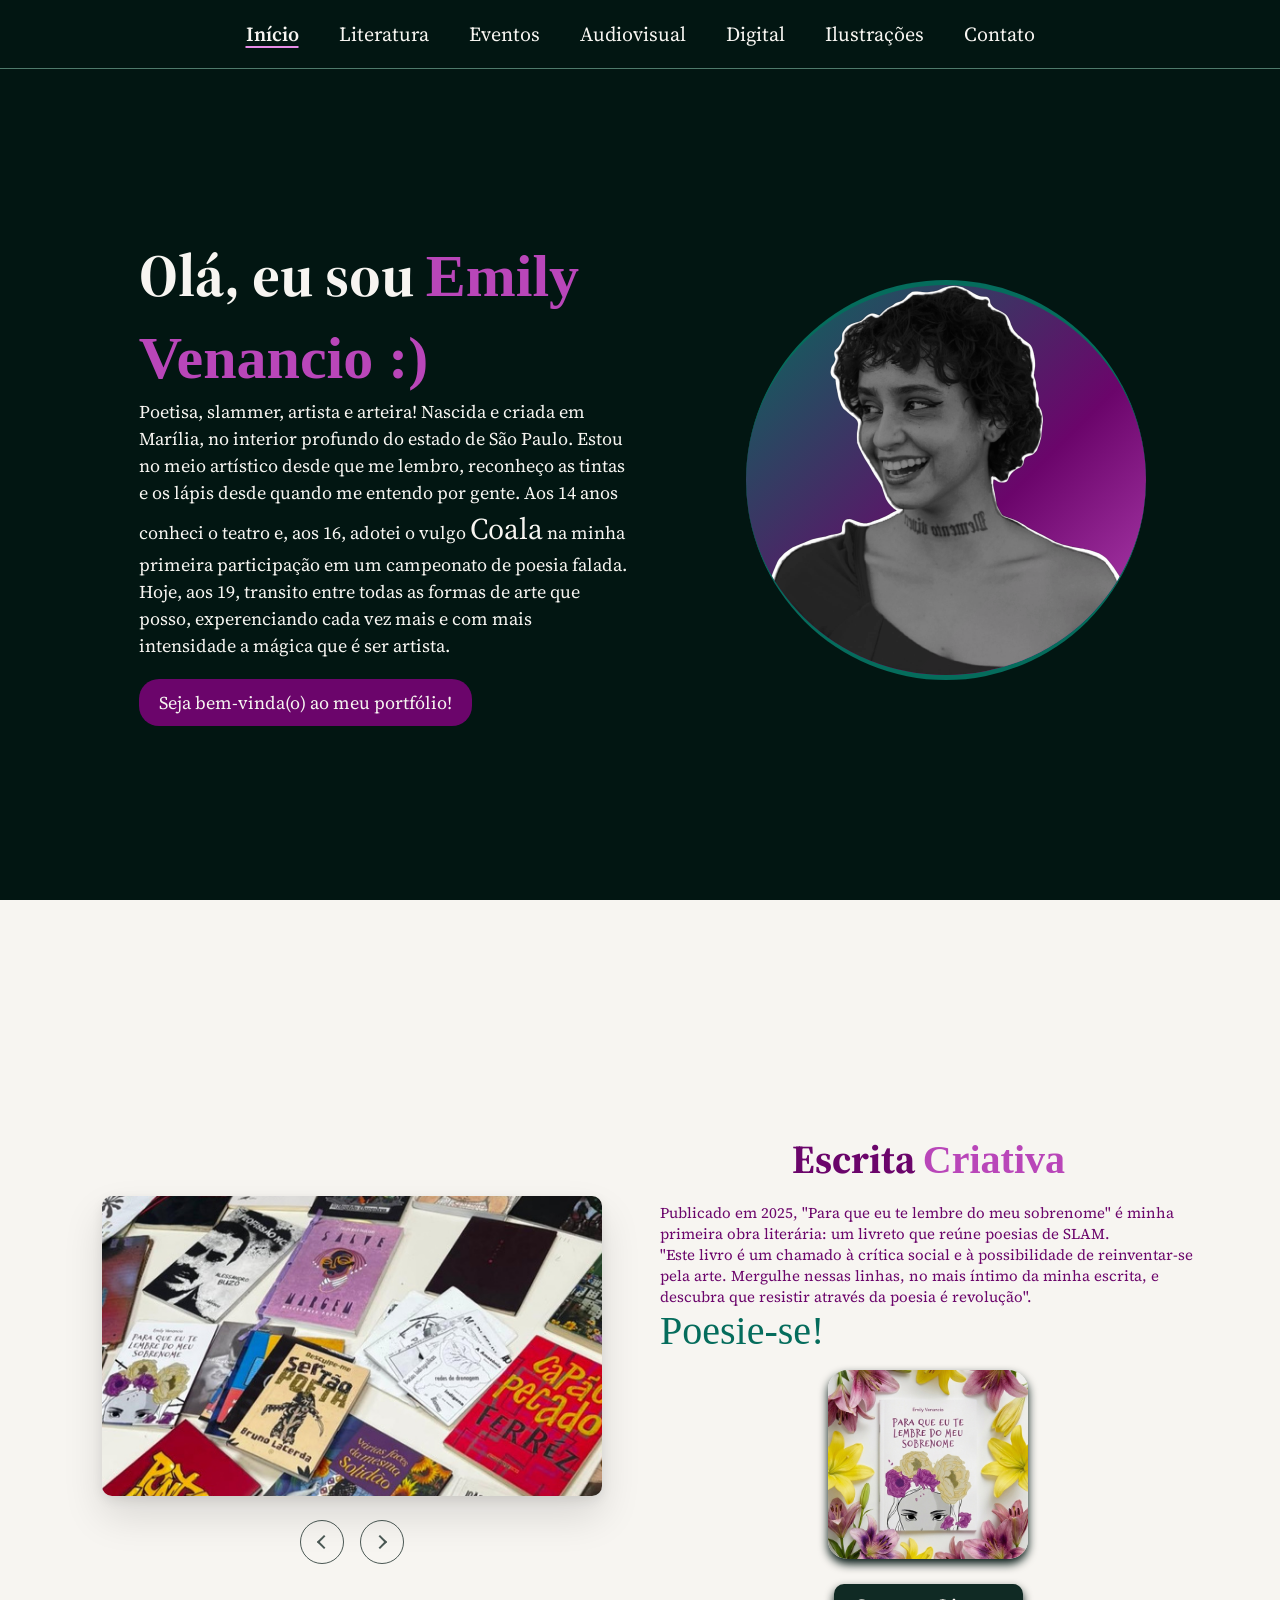
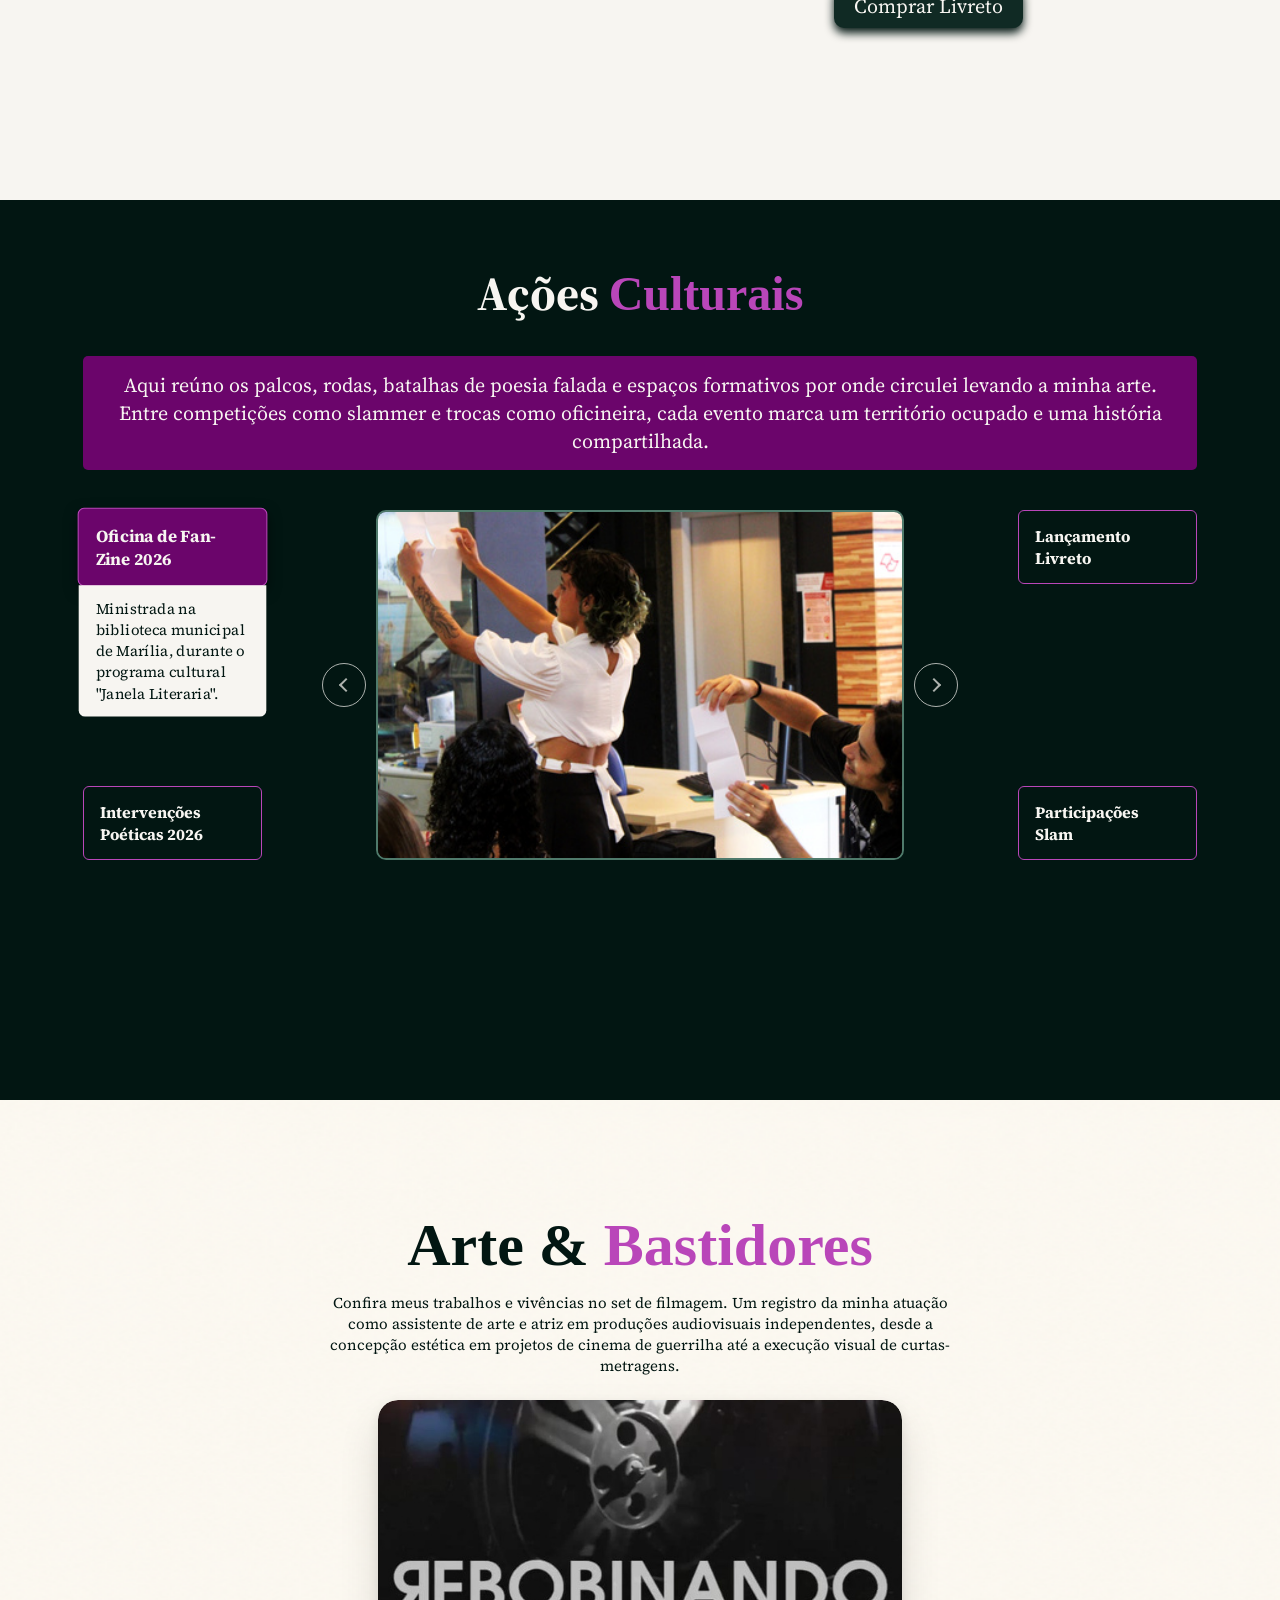
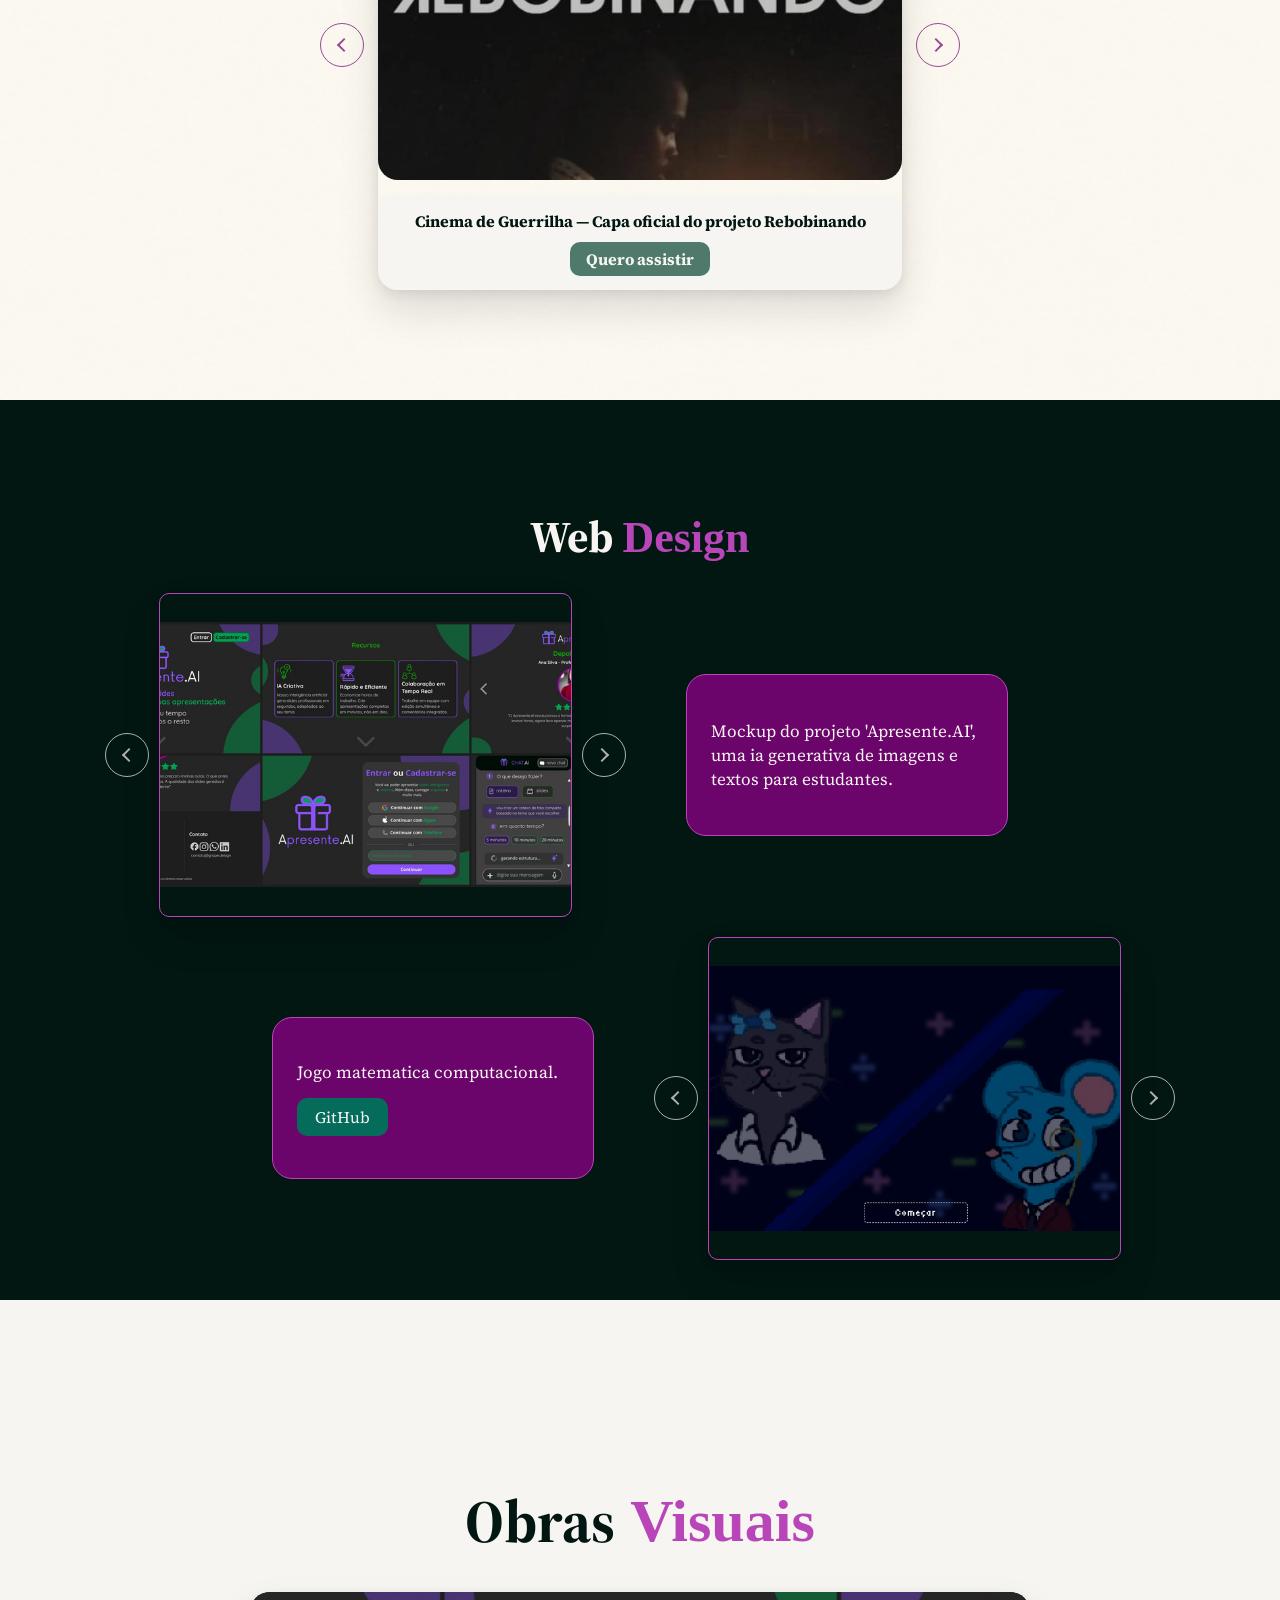
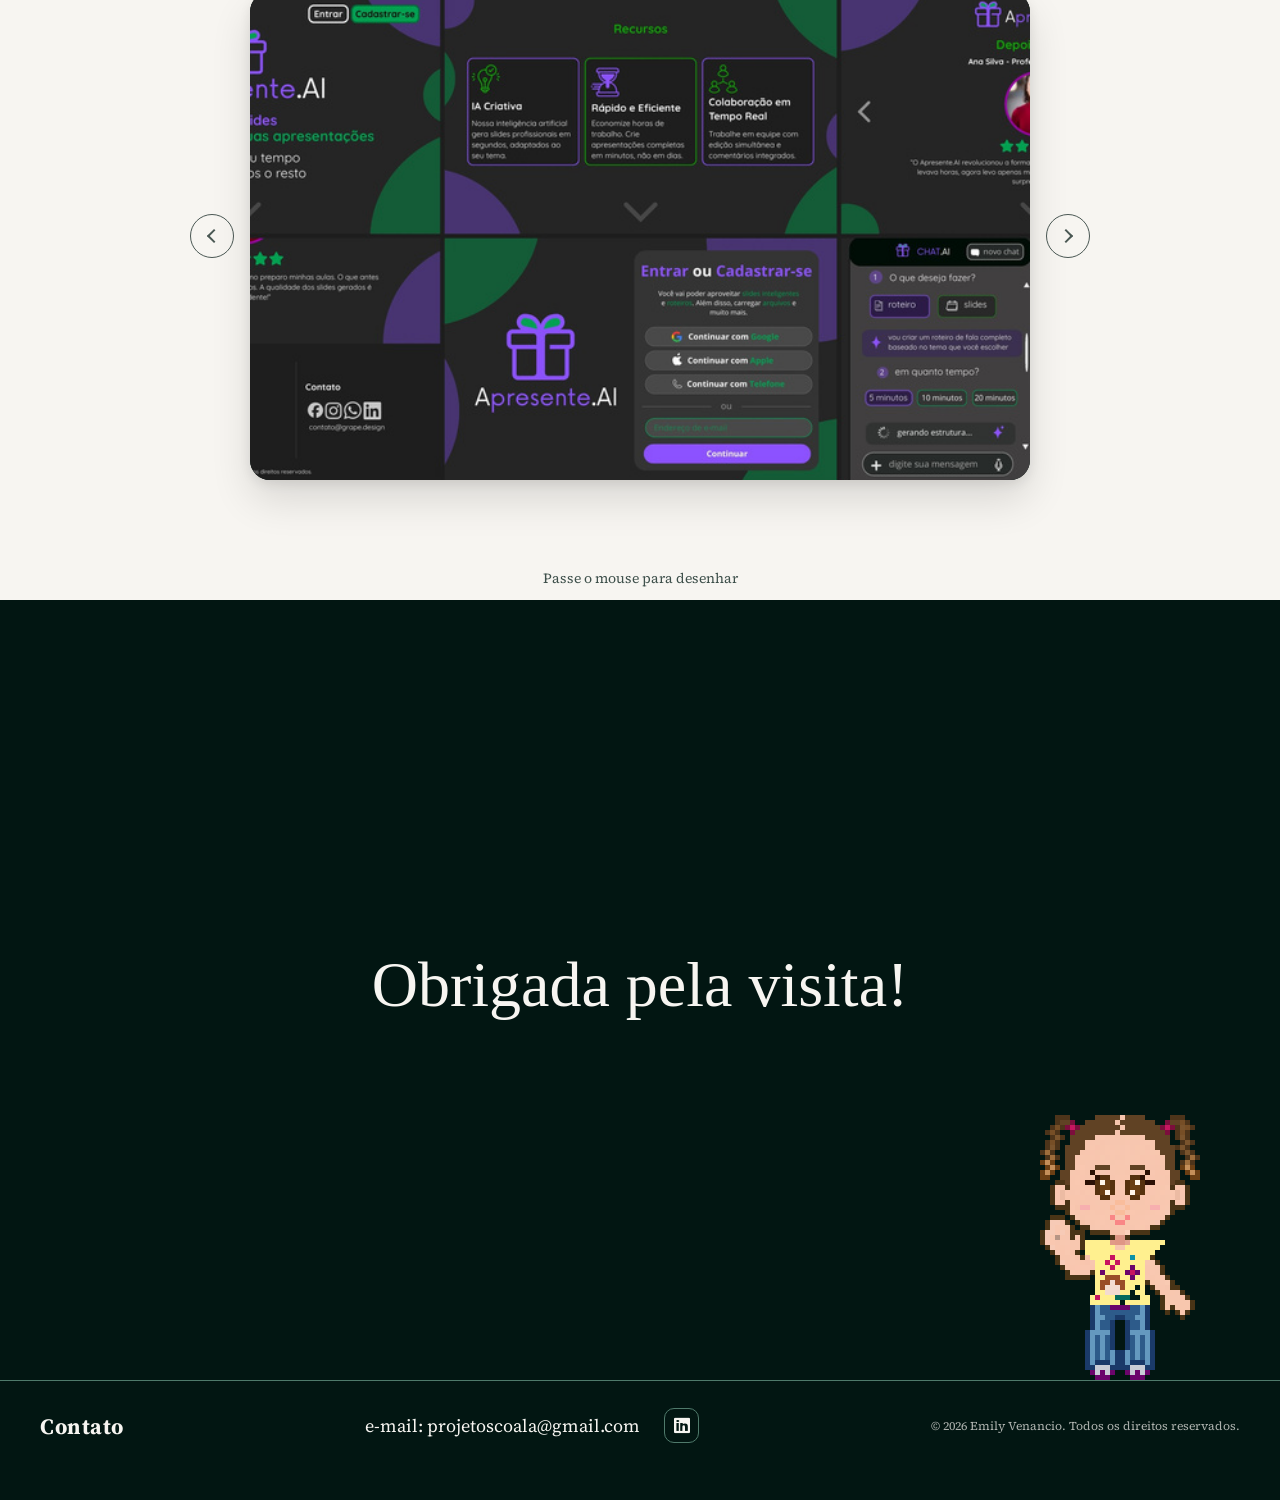
==== commit f47e9509: "alinhamento de divs, responsividades etc" ====
--- a/index.html
+++ b/index.html
@@ -780,33 +780,55 @@
 
                                 >
 
+                                <div class="legenda-slide">
+
+                                    <p>
+
+                                        Cinema de Guerrilha — Capa oficial do projeto Rebobinando
+
+                                    </p>
+
+                                    <a id="linkCurta" href="https://youtu.be/HTSyKHKaIrQ?si=tpW2XxJuQ_gCn27s">Quero assistir</a>
+
+                                </div>
+
+                            </div>
+
+                            <div class="audio-slide">
+
+                                <img
+
+                                    src="./imagens/audiovisual/rebobinando/mkofReb.jpeg"
+
+                                    alt="Making of Rebobinando"
+
+                                >
+
                                 <p class="legenda-slide">
 
-                                    Cinema de Guerrilha —
-
-                                    Capa oficial do projeto Rebobinando
+                                    Oficina de Cinema de Guerrilha —
+
+                                    Bastidores de Rebobinando
 
                                 </p>
 
-                                <a id="linkCurta" href="https://youtu.be/HTSyKHKaIrQ?si=tpW2XxJuQ_gCn27s"> Quero assistir</a>
-
                             </div>
 
                             <div class="audio-slide">
 
                                 <img
 
-                                    src="./imagens/audiovisual/rebobinando/mkofReb.jpeg"
-
-                                    alt="Making of Rebobinando"
+                                    src="./imagens/audiovisual/shadenfreude/mkofSha.jpeg"
+
+                                    alt="Making of Schadenfreude"
 
                                 >
 
                                 <p class="legenda-slide">
 
-                                    Oficina de Cinema de Guerrilha —
-
-                                    Bastidores de Rebobinando
+                                    Curta-metragem Schadenfreude —
+
+                                    Making of e montagem de cena
 
                                 </p>
 
@@ -816,42 +838,22 @@
 
                                 <img
 
-                                    src="./imagens/audiovisual/shadenfreude/mkofSha.jpeg"
-
-                                    alt="Making of Schadenfreude"
+                                    src="./imagens/audiovisual/neo-m/divulgaNeom.jpeg"
+
+                                    alt="Divulgação Neo-M"
 
                                 >
 
                                 <p class="legenda-slide">
 
-                                    Curta-metragem Schadenfreude —
-
-                                    Making of e montagem de cena
+                                    Curta-metragem / Projeto Neo-M —
+
+                                    Material de divulgação
 
                                 </p>
 
                             </div>
 
-                            <div class="audio-slide">
-
-                                <img
-
-                                    src="./imagens/audiovisual/neo-m/divulgaNeom.jpeg"
-
-                                    alt="Divulgação Neo-M"
-
-                                >
-
-                                <p class="legenda-slide">
-
-                                    Curta-metragem / Projeto Neo-M —
-
-                                    Material de divulgação
-
-                                </p>
-
-                            </div>
-
                         </div>
 
                         <button type="button"
--- a/style/style.css
+++ b/style/style.css
@@ -153,6 +153,7 @@
 }
 
 .navitem {
+    font-size: 20px;
 
     border-radius: 20px;
 
@@ -176,6 +177,24 @@
 
 }
 
+.navitem.ativo {
+    background-color: transparent;
+    color: inherit;
+    box-shadow: none;
+}
+
+.navitem.ativo a {
+    font-weight: 600;
+    text-decoration: underline;
+    text-decoration-color: #e78de7;
+    text-decoration-thickness: 2px;
+    text-underline-offset: 5px;
+}
+
+nav.sobre-claro .navitem.ativo a {
+    text-decoration-color: #6B056B;
+}
+
 .navitem a {
 
     display: block;
@@ -288,7 +307,8 @@
 
     border-bottom: 5px solid #056c5c;
 
-    background-color: #6B056B;
+    background: linear-gradient(135deg, #056C5C 0%, #6B056B 60%, #b946b9 100%);
+
 
 }
 
@@ -826,9 +846,14 @@
 
     --alturaMidia: clamp(220px, 55vw, 380px);
     height: 100vh;
-    height: 100svh;
+    height: 100dvh;
     min-height: 0;
     box-sizing: border-box;
+    background-color: #021612;
+    background-image: url(../imagens/audiovisual/fitaCinema.png);
+    background-size: auto 100%;
+    background-position: center;
+    background-repeat: no-repeat;
 
     --corSeta: #6b056b;
 
@@ -885,26 +910,13 @@
     width: 100%;
     min-width: 0;
     min-height: 0;
+    flex: 1 1 auto;
 
     display: flex;
 
     justify-content: center;
 
     align-items: center;
-
-    background-color: #F7F5F1;
-
-    background-image: url(../imagens/audiovisual/fitaCinema.png);
-
-    background-size: cover;
-
-    background-position: center;
-
-    background-repeat: no-repeat;
-
-    border-radius: 16px;
-
-    margin-top: 15px;
 
 }
 
@@ -960,9 +972,7 @@
 
     min-width: 0;
 
-    display: flex;
-
-    flex-direction: column;
+    display: grid;
 
 }
 
@@ -972,7 +982,10 @@
 
 .audio-slide { 
     min-width: 0;
-    display: none; 
+    grid-area: 1 / 1;
+    align-self: start;
+    visibility: hidden;
+    pointer-events: none;
 
     position: relative;
 
@@ -988,7 +1001,10 @@
 
 }
 
-.audio-slide.ativo { display: block; }
+.audio-slide.ativo {
+    visibility: visible;
+    pointer-events: auto;
+}
 
 #audiovisual .audio-slide img,
 
@@ -1045,532 +1061,520 @@
 @media (max-width: 700px) {
     #audiovisual {
         height: auto;
-        min-height: 100svh;
+        min-height: 100dvh;
         padding-top: 80px;
         padding-bottom: 30px;
     }
 }
 
+@media (max-height: 800px) and (min-width: 701px) {
+    #audiovisual {
+        height: auto;
+        min-height: 100dvh;
+        --alturaMidia: clamp(150px, 34vh, 240px);
+        padding-top: 12px;
+        padding-bottom: 12px;
+    }
+
+    .audiovisual-container { padding: 12px 20px; }
+
+    .descAudiovisual { margin-top: 8px; }
+
+    .carrossel-audio { margin-top: 16px; }
+}
+
 @media (max-height: 620px) and (min-width: 701px) {
     #audiovisual {
+        padding-top: 70px;
+        --alturaMidia: clamp(130px, 30vh, 220px);
+    }
+}
+
+@media (max-width: 600px) {
+
+    .audiovisual-container { padding: 20px 10px; }
+
+    .carrossel-audio { column-gap: 8px; }
+
+    .legenda-slide { padding: 12px; font-size: 14px; margin-top: 12px; }
+
+}
+
+#projetosDigitais {
+
+    --corSeta: #f7f5f1;
+
+    height: 100vh;
+
+    height: 100svh;
+
+    min-height: 0;
+
+    display: grid;
+
+    grid-template-rows: auto minmax(0, 1fr) minmax(0, 1fr);
+
+    gap: 20px;
+
+}
+
+#tituloProjetos {
+
+    justify-self: center;
+
+    align-self: center;
+
+    padding: 6px 40px;
+
+    color: #F7F5F1;
+
+    font-size: clamp(40px, 5vh, 44px);
+
+    text-align: center;
+
+}
+
+.titAudiovisual {
+
+    font-family:"Crafty Girls", cursive; ;
+
+}
+
+.projeto {
+
+    width: 85%;
+
+    height: 100%;
+
+    min-height: 0;
+
+    display: flex;
+
+    align-items: center;
+
+    justify-content: center;
+
+    gap: 60px;
+
+}
+
+#wiframes { justify-self: start; }
+
+#jogoMat  { justify-self: end; flex-direction: row-reverse; }
+
+.carrosselProj {
+
+    flex: 0 0 55%;
+
+    height: 100%;
+
+    display: grid;
+
+    grid-template-columns: auto minmax(0, 1fr) auto;
+
+    grid-template-rows: minmax(0, 1fr);
+
+    column-gap: 10px;
+
+    align-items: center;
+
+}
+
+.slidesProj {
+
+    position: relative;
+
+    align-self: stretch;
+
+    min-width: 0;
+
+    background-color: #021612;
+
+    border: 1px solid #b946b9;
+
+    overflow: hidden;
+
+    border-radius: 10px;
+
+    box-shadow: 0 20px 40px rgba(0, 0, 0, 0.12), 0 4px 12px rgba(0, 0, 0, 0.08); 
+
+}
+
+.slideProj {
+
+    position: absolute;
+
+    inset: 0;
+
+    width: 100%;
+
+    height: 100%;
+
+    object-fit: contain;
+
+    display: none;
+
+}
+
+.slideProj.ativo { display: block; }
+
+.explicacaoProj {
+
+    flex: 0 0 34%;
+
+    height: 50%;
+
+    display: flex;
+
+    flex-direction: column;
+
+    justify-content: center;
+
+    align-items: flex-start;
+
+    gap: 14px;
+
+    padding: 20px 24px;
+
+    overflow-y: auto;
+
+    color: #F7F5F1;
+
+    background-color: #6B056B;
+
+    border-radius: 20px;
+
+    border: 1px solid #b946b9;
+
+}
+
+.explicacaoProj p { font-size: 17px; }
+
+.explicacaoProj button {
+
+    padding: 8px 18px;
+
+    font-size: 16px;
+
+    color: #F7F5F1;
+
+    background-color: #056C5C;
+
+    border: none;
+
+    border-radius: 10px;
+
+}
+
+@media (max-width: 900px), (max-height: 600px) {
+
+    #projetosDigitais {
+
         height: auto;
-        min-height: 100svh;
-        --alturaMidia: clamp(150px, 34vh, 240px);
-    }
-}
-
-@media (max-width: 600px) {
-
-    .audiovisual-container { padding: 20px 10px; }
-
-    .carrossel-audio { column-gap: 8px; }
-
-    .legenda-slide { padding: 12px; font-size: 14px; margin-top: 12px; }
-
-}
-
-#projetosDigitais {
-
-    --corSeta: #f7f5f1;
+
+        display: flex;
+
+        flex-direction: column;
+
+        gap: 32px;
+
+    }
+
+    #tituloProjetos { padding: 6px 20px; }
+
+    #projetosDigitais .projeto {
+
+        flex-direction: column;
+
+        align-items: stretch;
+
+        width: 100%;
+
+        height: auto;
+
+        gap: 16px;
+
+    }
+
+    .carrosselProj { flex: none; width: 100%; height: clamp(200px, 55vw, 360px); }
+
+    .explicacaoProj { flex: none; width: 100%; height: auto; }
+
+}
+
+#ilustracoes {
+
+    cursor: url("../imagens/ilustracoes/lapis.png") 0 0, auto;
+
+    --corSeta: #021612;
 
     height: 100vh;
 
     height: 100svh;
 
+    min-height: 380px;
+
+    isolation: isolate;
+
+    display: flex;
+
+    justify-content: center;
+
+    align-items: center;
+
+    overflow: hidden;
+
+    background-color: #F7F5F1;
+
+    gap:10px
+
+}
+
+#ilustracoes a,
+
+#ilustracoes button,
+
+#ilustracoes [role="button"] {
+
+    cursor: url("../imagens/ilustracoes/borracha.png") 4 4, pointer;
+
+}
+
+#telaPintura {
+
+    display: block;
+
+    position: absolute;
+
+    inset: 0;
+
+    width: 100%;
+
+    height: 100%;
+
+    z-index: 0;
+
+    pointer-events: none;
+
+}
+
+#dicaIlus {
+
+    display: block;
+
+    align-items: center;
+
+    justify-content: center;
+
+    position: absolute;
+
+    left: 50%;
+
+    bottom: 12px;
+
+    z-index: 2;
+
+    transform: translateX(-50%);
+
+    color: #3d4f4a;
+
+    font-size: 14px;
+
+    pointer-events: none;
+
+    opacity: 1;
+
+    transition: opacity .5s;
+
+}
+
+#dicaIlus.some {
+
+    opacity: 0;
+
+}
+
+@media (hover: none) {
+
+    #dicaIlus {
+
+        display: none;
+
+    }
+
+}
+
+@media (prefers-reduced-motion: reduce) {
+
+    #dicaIlus {
+
+        transition: none;
+
+    }
+
+}
+
+.conteudoIlus {
+
+    position: relative;
+
+    z-index: 1;
+
+    width: min(100%, 900px);
+
+    display: flex;
+
+    flex-direction: column;
+
+    align-items: center;
+
+    gap: 30px;
+
+}
+
+#tituloIlustracoes {
+
+    display: flex;
+
+    align-items: center;
+
+    justify-content: center;
+
+    color: #021612;
+
+    text-align: center;
+
+    gap: .25em;
+
+}
+
+.carrosselIlus {
+
+    width: 100%;
+
+    display: grid;
+
+    grid-template-columns: auto minmax(0, 1fr) auto;
+
+    column-gap: 16px;
+
+    align-items: center;
+
+}
+
+.slidesIlus {
+
+    position: relative;
+
+    width: 100%;
+
+    aspect-ratio: 16 / 10;
+
+    background-color: #021612;
+
+    border-radius: 20px;
+
+    overflow: hidden;
+
+    box-shadow: 0 20px 40px rgba(0, 0, 0, 0.12), 0 4px 12px rgba(0, 0, 0, 0.08);
+
+}
+
+.slideIlus {
+
+    position: absolute;
+
+    inset: 0;
+
+    width: 100%;
+
+    height: 100%;
+
+    object-fit: cover;
+
+    display: none;
+
+}
+
+.slideIlus.ativo { display: block; }
+
+footer {
+
+    display: flex;
+
+    flex-direction: column;
+
+    align-items: center;
+
+    height: 100vh;
+
+    height: 100dvh;
+
     min-height: 0;
 
-    display: grid;
-
-    grid-template-rows: auto minmax(0, 1fr) minmax(0, 1fr);
+    padding-top: 60px;
+
+    overflow-y: auto;
+
+}
+
+
+#agradecimentos {
+    position: relative;
+    display: flex;
+    align-items: last baseline;
+    justify-content: center;
+    min-height: 80vh;
+    width: 100%;
+}
+
+#textAgr {
+    font-family: "Crafty Girls", cursive;
+    font-size: clamp(24px, 5vw, 80px);
+    height: 60%;
+    padding-top: 0;
+    max-width: 100%;
+    min-height: 60%;
+}
+
+#gifPixel {
+    display: flex;
+    position: absolute;
+    align-items: center;
+    justify-content: flex-end;
+    --ajusteGif: cover;
+    flex: 1;
+    min-height: 0;
+    width: 100%;
+    overflow: hidden;
+    z-index: 10;
+}
+
+#gifPixel img {
+    display: block;
+    width: clamp(150px, 25vw, 350px);
+    height: auto;
+    object-fit: contain;
+    image-rendering: pixelated;
+}
+
+#infoRodape {
+
+    flex: 0 0 90px;
+
+    display: flex;
+
+    align-items: center;
+
+    justify-content: space-between;
 
     gap: 20px;
 
-}
-
-#tituloProjetos {
-
-    justify-self: center;
-
-    align-self: center;
-
-    padding: 6px 40px;
-
-    color: #F7F5F1;
-
-    font-size: clamp(40px, 5vh, 44px);
-
-    text-align: center;
-
-}
-
-.titAudiovisual {
-
-    font-family:"Crafty Girls", cursive; ;
-
-}
-
-.projeto {
-
-    width: 85%;
-
-    height: 100%;
-
-    min-height: 0;
-
-    display: flex;
-
-    align-items: center;
-
-    justify-content: center;
-
-    gap: 60px;
-
-}
-
-#wiframes { justify-self: start; }
-
-#jogoMat  { justify-self: end; flex-direction: row-reverse; }
-
-.carrosselProj {
-
-    flex: 0 0 55%;
-
-    height: 100%;
-
-    display: grid;
-
-    grid-template-columns: auto minmax(0, 1fr) auto;
-
-    grid-template-rows: minmax(0, 1fr);
-
-    column-gap: 10px;
-
-    align-items: center;
-
-}
-
-.slidesProj {
-
-    position: relative;
-
-    align-self: stretch;
-
-    min-width: 0;
-
-    background-color: #021612;
-
-    border: 1px solid #b946b9;
-
-    overflow: hidden;
-
-    border-radius: 10px;
-
-    box-shadow: 0 20px 40px rgba(0, 0, 0, 0.12), 0 4px 12px rgba(0, 0, 0, 0.08); 
-
-}
-
-.slideProj {
-
-    position: absolute;
-
-    inset: 0;
-
-    width: 100%;
-
-    height: 100%;
-
-    object-fit: contain;
-
-    display: none;
-
-}
-
-.slideProj.ativo { display: block; }
-
-.explicacaoProj {
-
-    flex: 0 0 34%;
-
-    height: 50%;
-
-    display: flex;
-
-    flex-direction: column;
-
-    justify-content: center;
-
-    align-items: flex-start;
-
-    gap: 14px;
-
-    padding: 20px 24px;
-
-    overflow-y: auto;
-
-    color: #F7F5F1;
-
-    background-color: #6B056B;
-
-    border-radius: 20px;
-
-    border: 1px solid #b946b9;
-
-}
-
-.explicacaoProj p { font-size: 17px; }
-
-.explicacaoProj button {
-
-    padding: 8px 18px;
-
-    font-size: 16px;
-
-    color: #F7F5F1;
-
-    background-color: #056C5C;
-
-    border: none;
-
-    border-radius: 10px;
-
-}
-
-@media (max-width: 900px), (max-height: 600px) {
-
-    #projetosDigitais {
-
-        height: auto;
-
-        display: flex;
-
-        flex-direction: column;
-
-        gap: 32px;
-
-    }
-
-    #tituloProjetos { padding: 6px 20px; }
-
-    #projetosDigitais .projeto {
-
-        flex-direction: column;
-
-        align-items: stretch;
-
-        width: 100%;
-
-        height: auto;
-
-        gap: 16px;
-
-    }
-
-    .carrosselProj { flex: none; width: 100%; height: clamp(200px, 55vw, 360px); }
-
-    .explicacaoProj { flex: none; width: 100%; height: auto; }
-
-}
-
-#ilustracoes {
-
-    cursor: url("../imagens/ilustracoes/lapis.png") 0 0, auto;
-
-    --corSeta: #021612;
-
-    height: 100vh;
-
-    height: 100svh;
-
-    min-height: 380px;
-
-    isolation: isolate;
-
-    display: flex;
-
-    justify-content: center;
-
-    align-items: center;
-
-    overflow: hidden;
-
-    background-color: #F7F5F1;
-
-    gap:10px
-
-}
-
-#ilustracoes a,
-
-#ilustracoes button,
-
-#ilustracoes [role="button"] {
-
-    cursor: url("../imagens/ilustracoes/borracha.png") 4 4, pointer;
-
-}
-
-#telaPintura {
-
-    display: block;
-
-    position: absolute;
-
-    inset: 0;
-
-    width: 100%;
-
-    height: 100%;
-
-    z-index: 0;
-
-    pointer-events: none;
-
-}
-
-#dicaIlus {
-
-    display: block;
-
-    align-items: center;
-
-    justify-content: center;
-
-    position: absolute;
-
-    left: 50%;
-
-    bottom: 12px;
-
-    z-index: 2;
-
-    transform: translateX(-50%);
-
-    color: #3d4f4a;
-
-    font-size: 14px;
-
-    pointer-events: none;
-
-    opacity: 1;
-
-    transition: opacity .5s;
-
-}
-
-#dicaIlus.some {
-
-    opacity: 0;
-
-}
-
-@media (hover: none) {
-
-    #dicaIlus {
-
-        display: none;
-
-    }
-
-}
-
-@media (prefers-reduced-motion: reduce) {
-
-    #dicaIlus {
-
-        transition: none;
-
-    }
-
-}
-
-.conteudoIlus {
-
-    position: relative;
-
-    z-index: 1;
-
-    width: min(100%, 900px);
-
-    display: flex;
-
-    flex-direction: column;
-
-    align-items: center;
-
-    gap: 30px;
-
-}
-
-#tituloIlustracoes {
-
-    display: flex;
-
-    align-items: center;
-
-    justify-content: center;
-
-    color: #021612;
-
-    text-align: center;
-
-    gap: .25em;
-
-}
-
-.carrosselIlus {
-
-    width: 100%;
-
-    display: grid;
-
-    grid-template-columns: auto minmax(0, 1fr) auto;
-
-    column-gap: 16px;
-
-    align-items: center;
-
-}
-
-.slidesIlus {
-
-    position: relative;
-
-    width: 100%;
-
-    aspect-ratio: 16 / 10;
-
-    background-color: #021612;
-
-    border-radius: 20px;
-
-    overflow: hidden;
-
-    box-shadow: 0 20px 40px rgba(0, 0, 0, 0.12), 0 4px 12px rgba(0, 0, 0, 0.08);
-
-}
-
-.slideIlus {
-
-    position: absolute;
-
-    inset: 0;
-
-    width: 100%;
-
-    height: 100%;
-
-    object-fit: cover;
-
-    display: none;
-
-}
-
-.slideIlus.ativo { display: block; }
-
-footer {
-
-    display: flex;
-
-    flex-direction: column;
-
-    align-items: center;
-
-    height: 100vh;
-
-    height: 100svh;
-
-    min-height: 320px;
-
-    padding-top: var(--margemTopo);
-
-}
-
-#agradecimentos{
-    position: relative;
-
-    display: flex;
-
-    align-items: last baseline;
-
-    justify-content: center;
-
-    min-height: 80vh;
-
-    width: 100%;
-
-}
-
-#textAgr {
-
-    font-family:"Crafty Girls", cursive;
-
-    font-size: clamp(24px, 5vw, 80px);
-
-    height: 60%;
-
-    padding-top: 0;
-
-    max-width: 100%;
-
-    min-height: 60%;
-
-}
-
-#gifPixel {
-
-    display: flex;
-
-    position: absolute;
-
-    align-items: center;
-
-    justify-content: flex-end;
-
-    --ajusteGif: cover;
-
-    flex: 1;
-
-    min-height: 0;
-
-    width: 100%;
-
-    overflow: hidden;
-
-    z-index: 10;
-
-}
-
-#gifPixel img {
-
-    display: block;
-
-    width: clamp(150px, 25vw, 350px);
-
-    height: auto;                     
-
-    object-fit: contain;
-
-    image-rendering: pixelated;
-
-}
-
-#infoRodape {
-
-    flex: 0 0 90px;
-
-    display: flex;
-
-    align-items: center;
-
-    justify-content: space-between;
-
-    gap: 20px;
-
     padding: 0 40px;
 
     border-top: 1px solid #4f7a6b;
 
-    max-height: 20vh;
+    max-height: none;
 
     width: 100%;
 
@@ -1681,8 +1685,38 @@
 
 }
 
+@media (min-width: 601px) and (max-width: 900px) {
+
+    #gifPixel img { width: clamp(120px, 15vw, 180px); }
+
+}
+
 @media (max-width: 600px) {
 
+    #agradecimentos {
+        display: grid;
+        align-content: center;
+        justify-items: center;
+        gap: 10px;
+    }
+
+    #textAgr { margin: 0; }
+
+    #gifPixel {
+        position: static;
+        width: auto;
+        height: auto;
+        flex: 0 0 auto;
+        justify-content: center;
+        overflow: visible;
+    }
+
+    #gifPixel img { width: clamp(120px, 35vw, 150px); }
+
+}
+
+@media (max-width: 600px) {
+
     .carrosselEv,
 
     .carrosselProj,
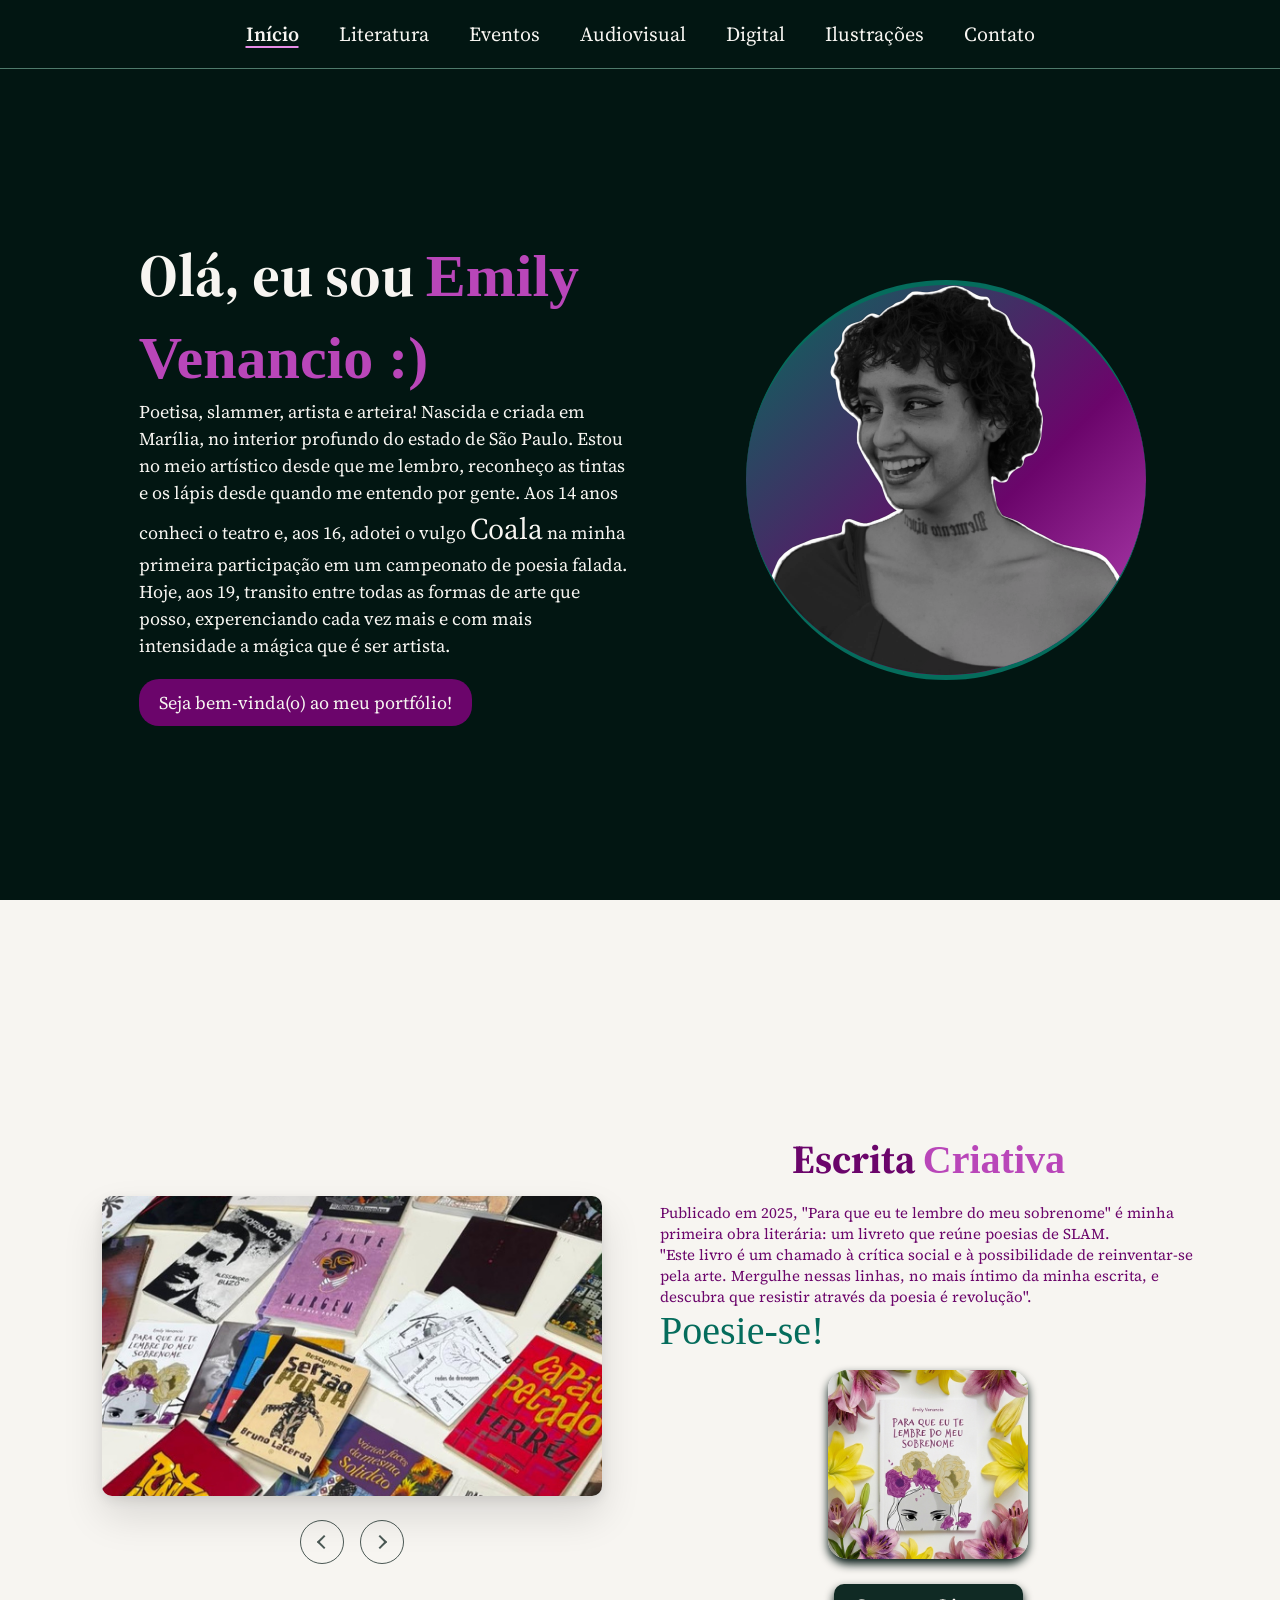
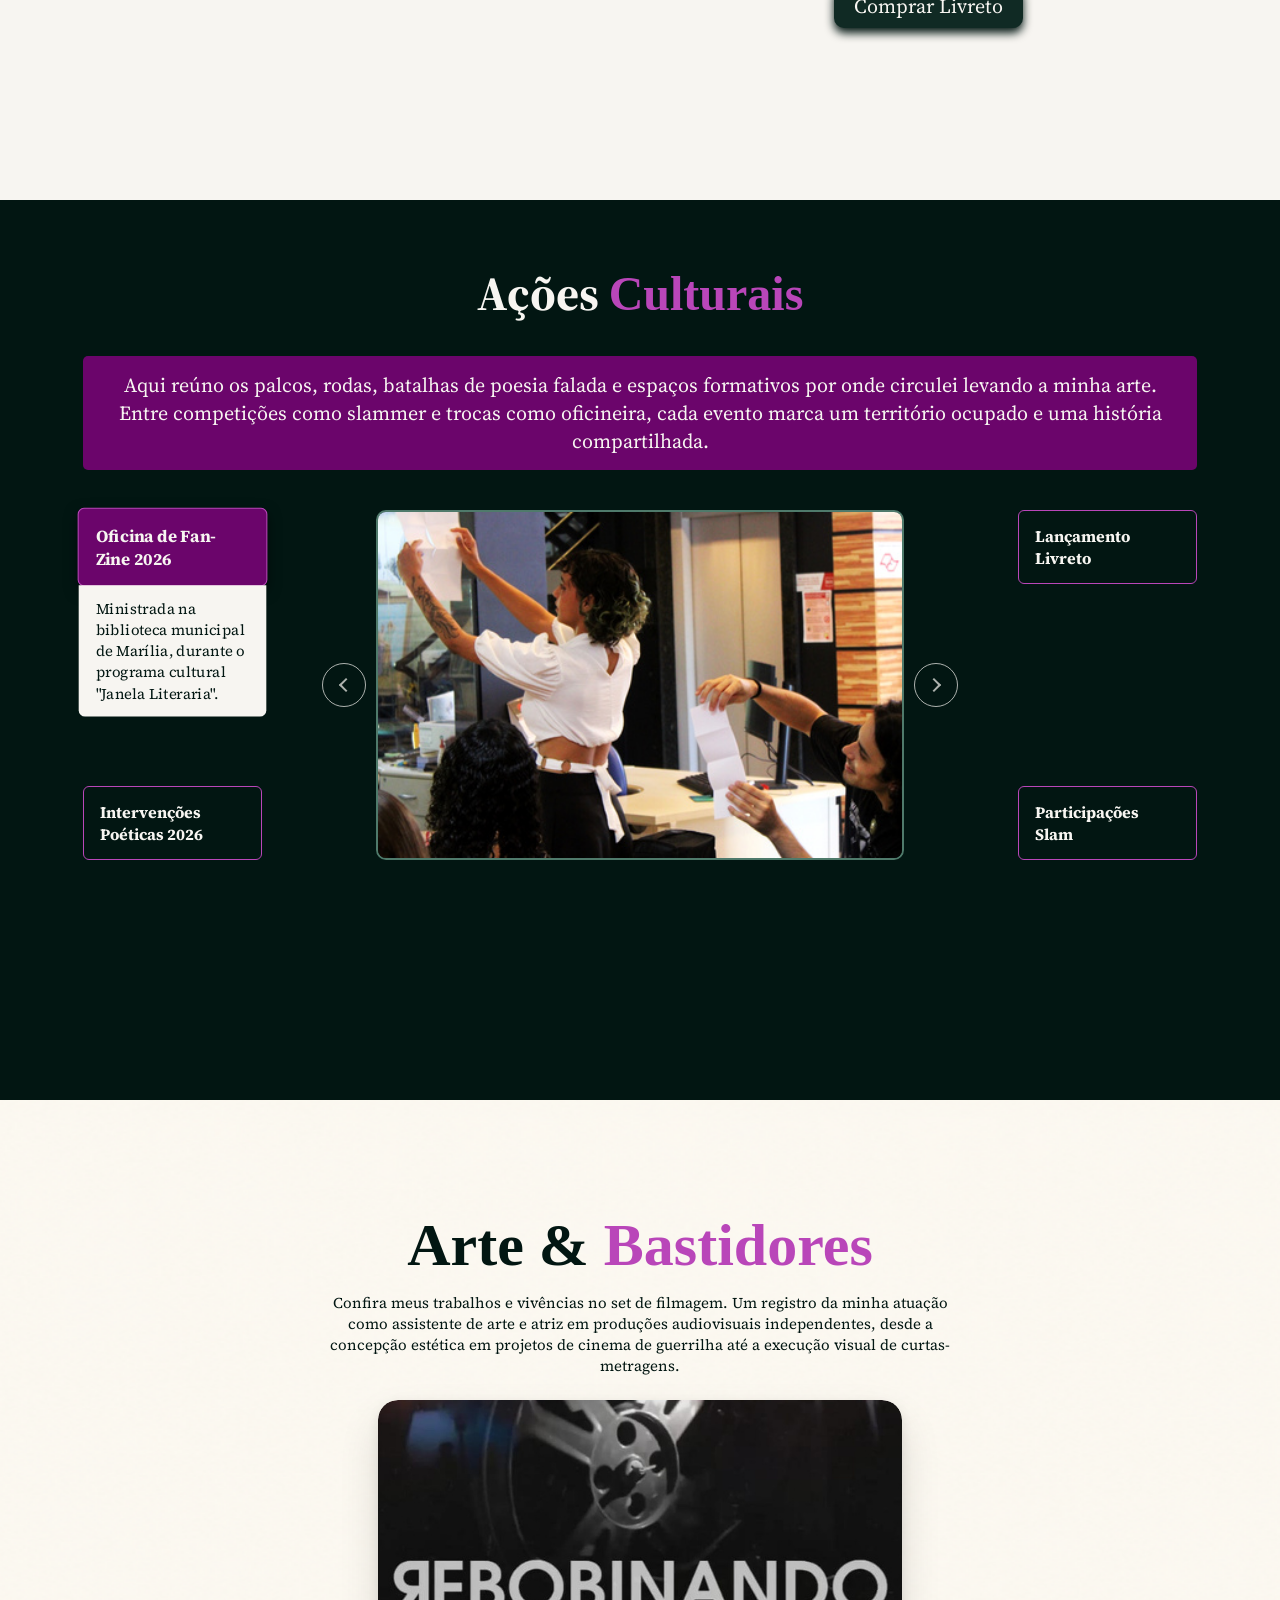
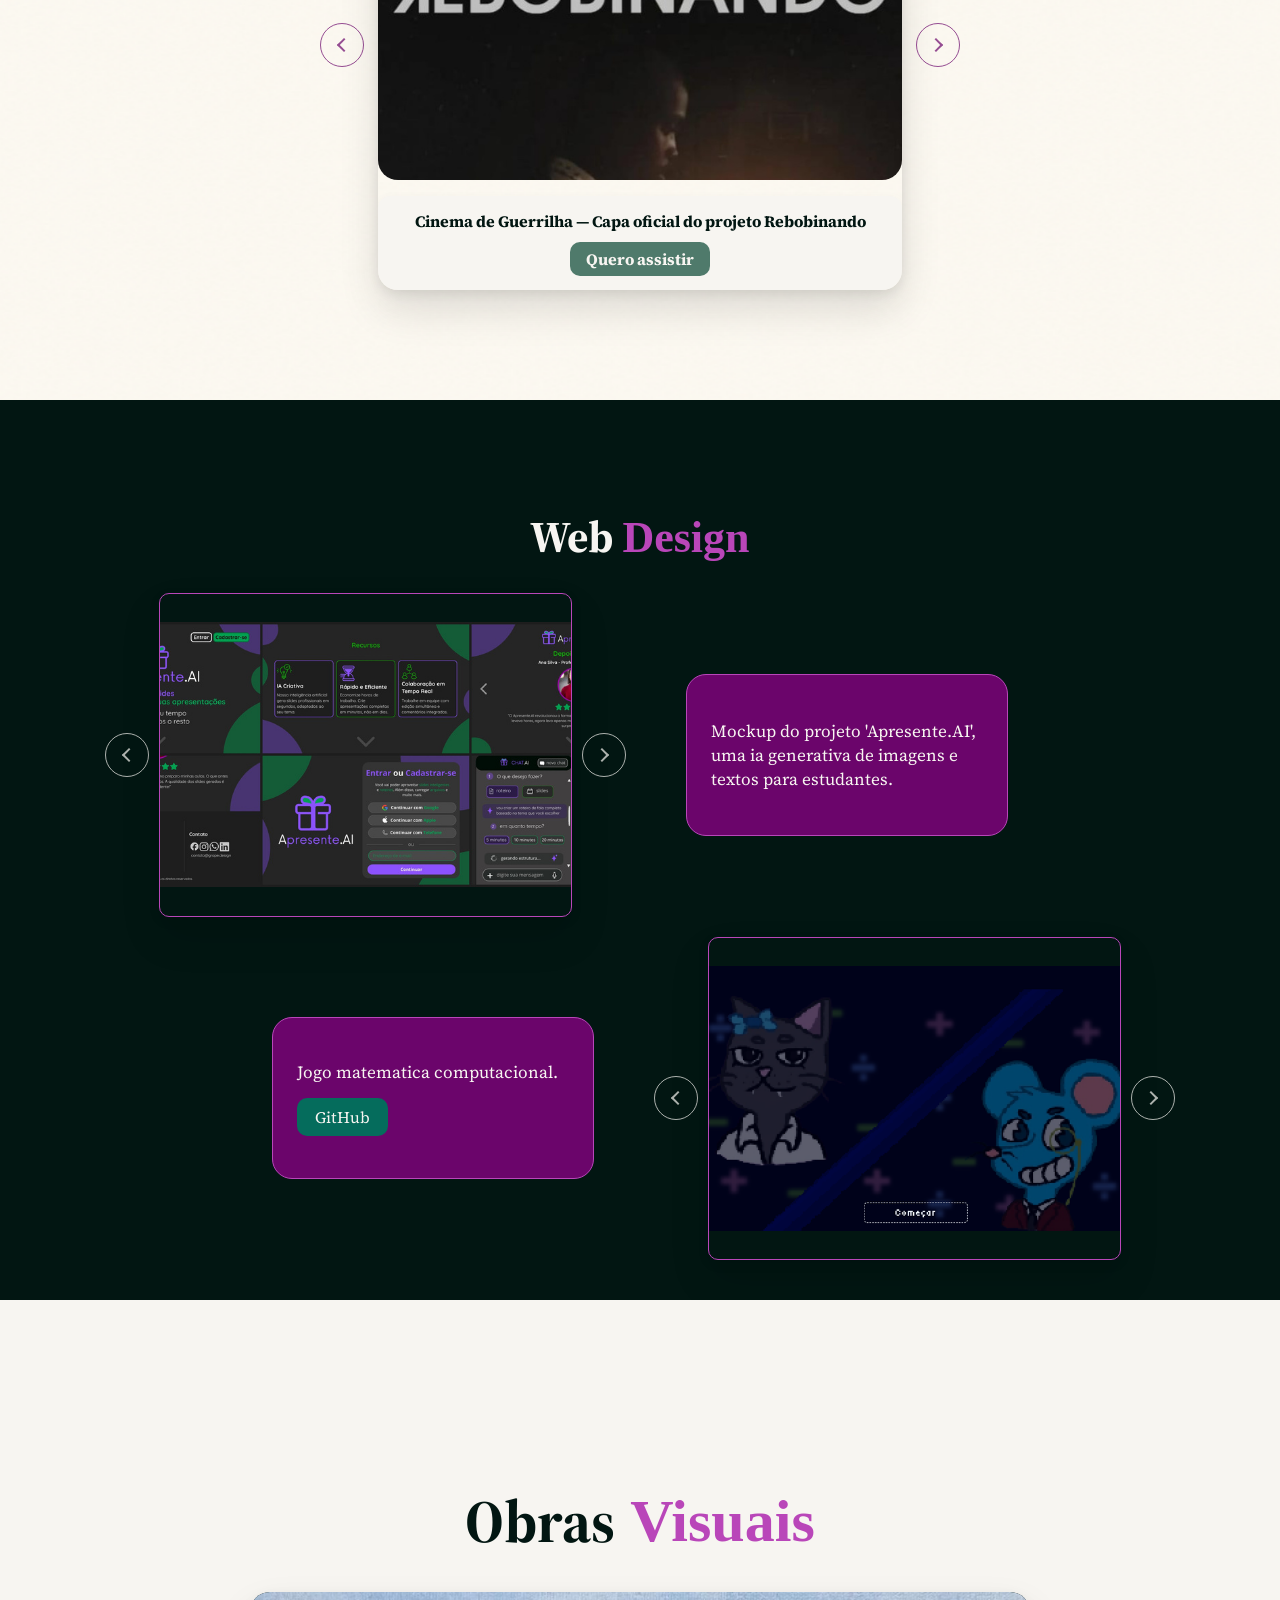
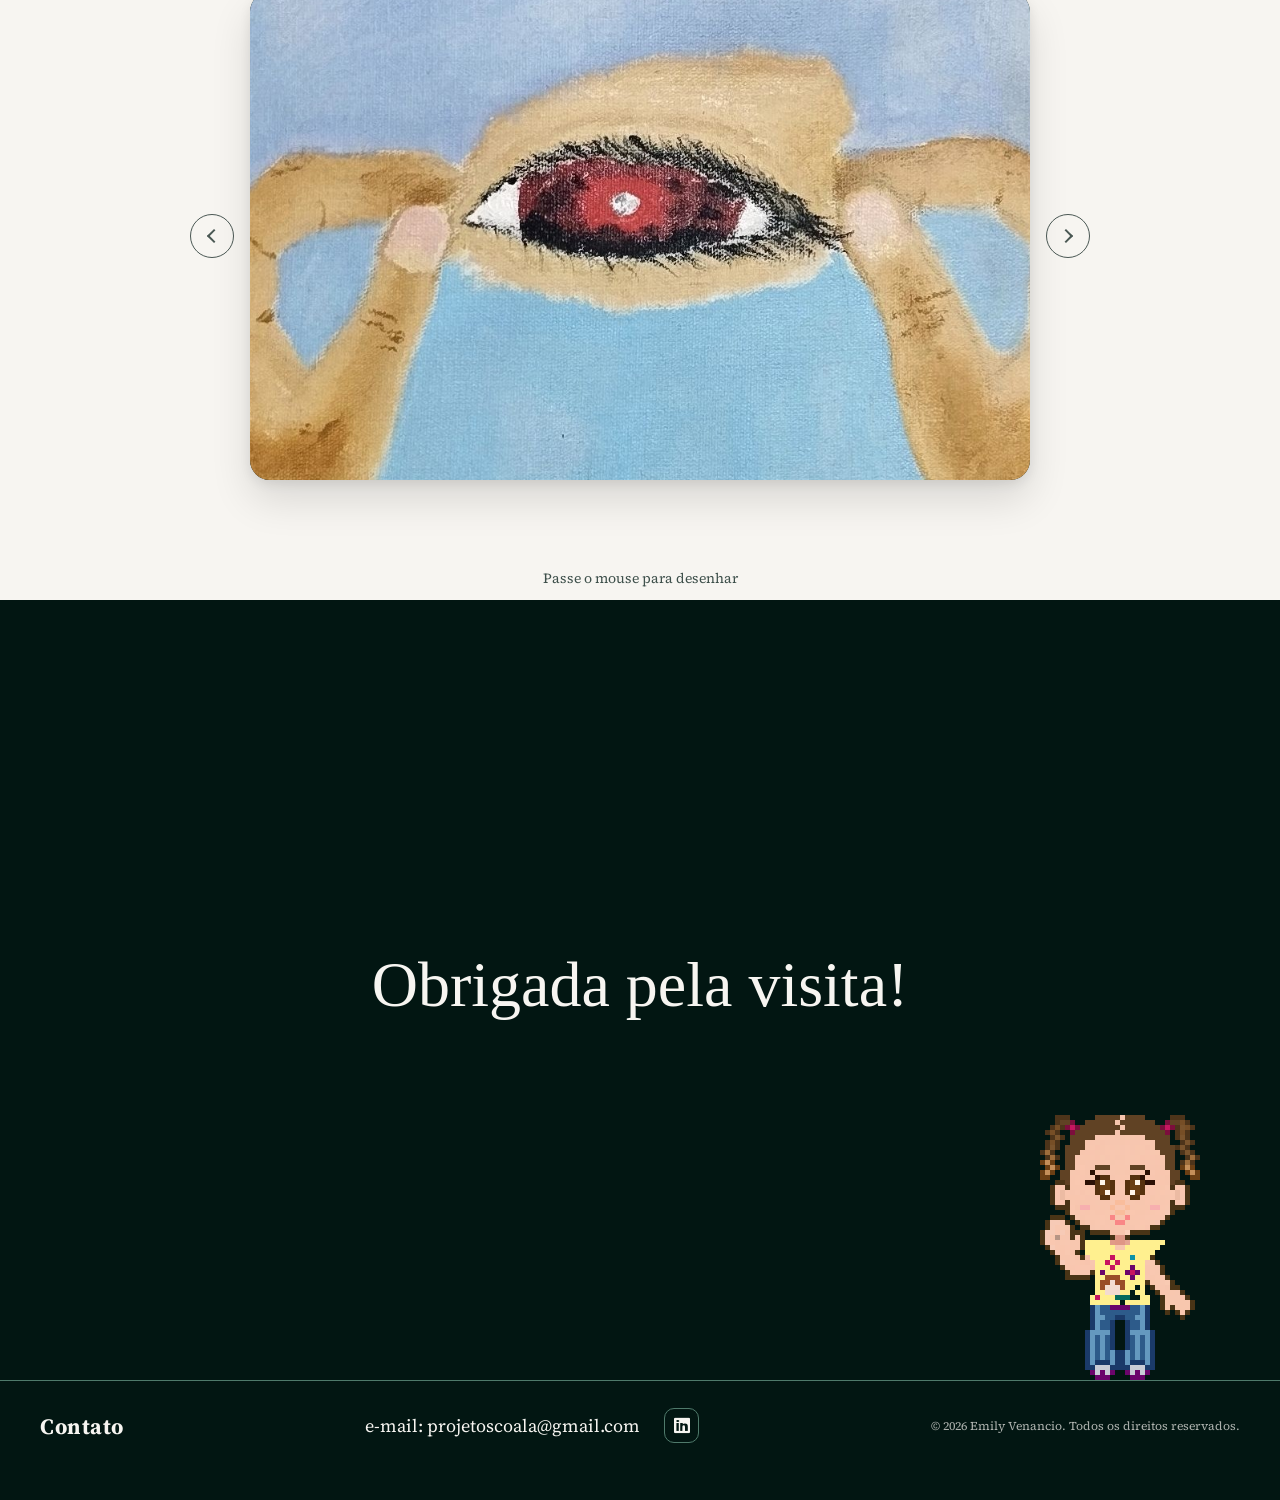
==== commit 8f175bcb: "add ilustrações" ====
--- a/index.html
+++ b/index.html
@@ -1054,7 +1054,7 @@
 
                         <img
 
-                            src="./imagens/projetosDigitais/apresenteaiMockupGrid.jpg"
+                            src="./imagens/ilustracoes/olhosIlustra.jpg"
 
                             alt="Ilustração 1"
 
@@ -1064,7 +1064,7 @@
 
                         <img
 
-                            src="./imagens/projetosDigitais/bobieMockupGrid.jpg"
+                            src="./imagens/ilustracoes/loucoIlustra.jpg"
 
                             alt="Ilustração 2"
 
@@ -1074,13 +1074,58 @@
 
                         <img
 
-                            src="./imagens/ilustracoes/ilustracao3.png"
+                            src="./imagens/ilustracoes/kaliIlustra.jpg"
 
                             alt="Ilustração 3"
 
                             class="slideIlus"
 
                         >
+                         <img
+
+                            src="./imagens/ilustracoes/derekIlustra.jpg"
+
+                            alt="Ilustração 4"
+
+                            class="slideIlus"
+
+                        >
+                           <img
+
+                            src="./imagens/ilustracoes/carnavalIlustra.jpg"
+
+                            alt="Ilustração 5"
+
+                            class="slideIlus"
+
+                        >
+                        <img
+
+                            src="./imagens/ilustracoes/bruxaIlustra.jpg"
+
+                            alt="Ilustração 6"
+
+                            class="slideIlus"
+
+                        >
+                        <img
+
+                            src="./imagens/ilustracoes/alergiaIlustra.jpg"
+
+                            alt="Ilustração 7"
+
+                            class="slideIlus"
+
+                        >
+                        <img
+
+                            src="./imagens/ilustracoes/ouroborosIlustra.jpg"
+
+                            alt="Ilustração 8"
+
+                            class="slideIlus"
+
+                        >
 
                     </div>
 
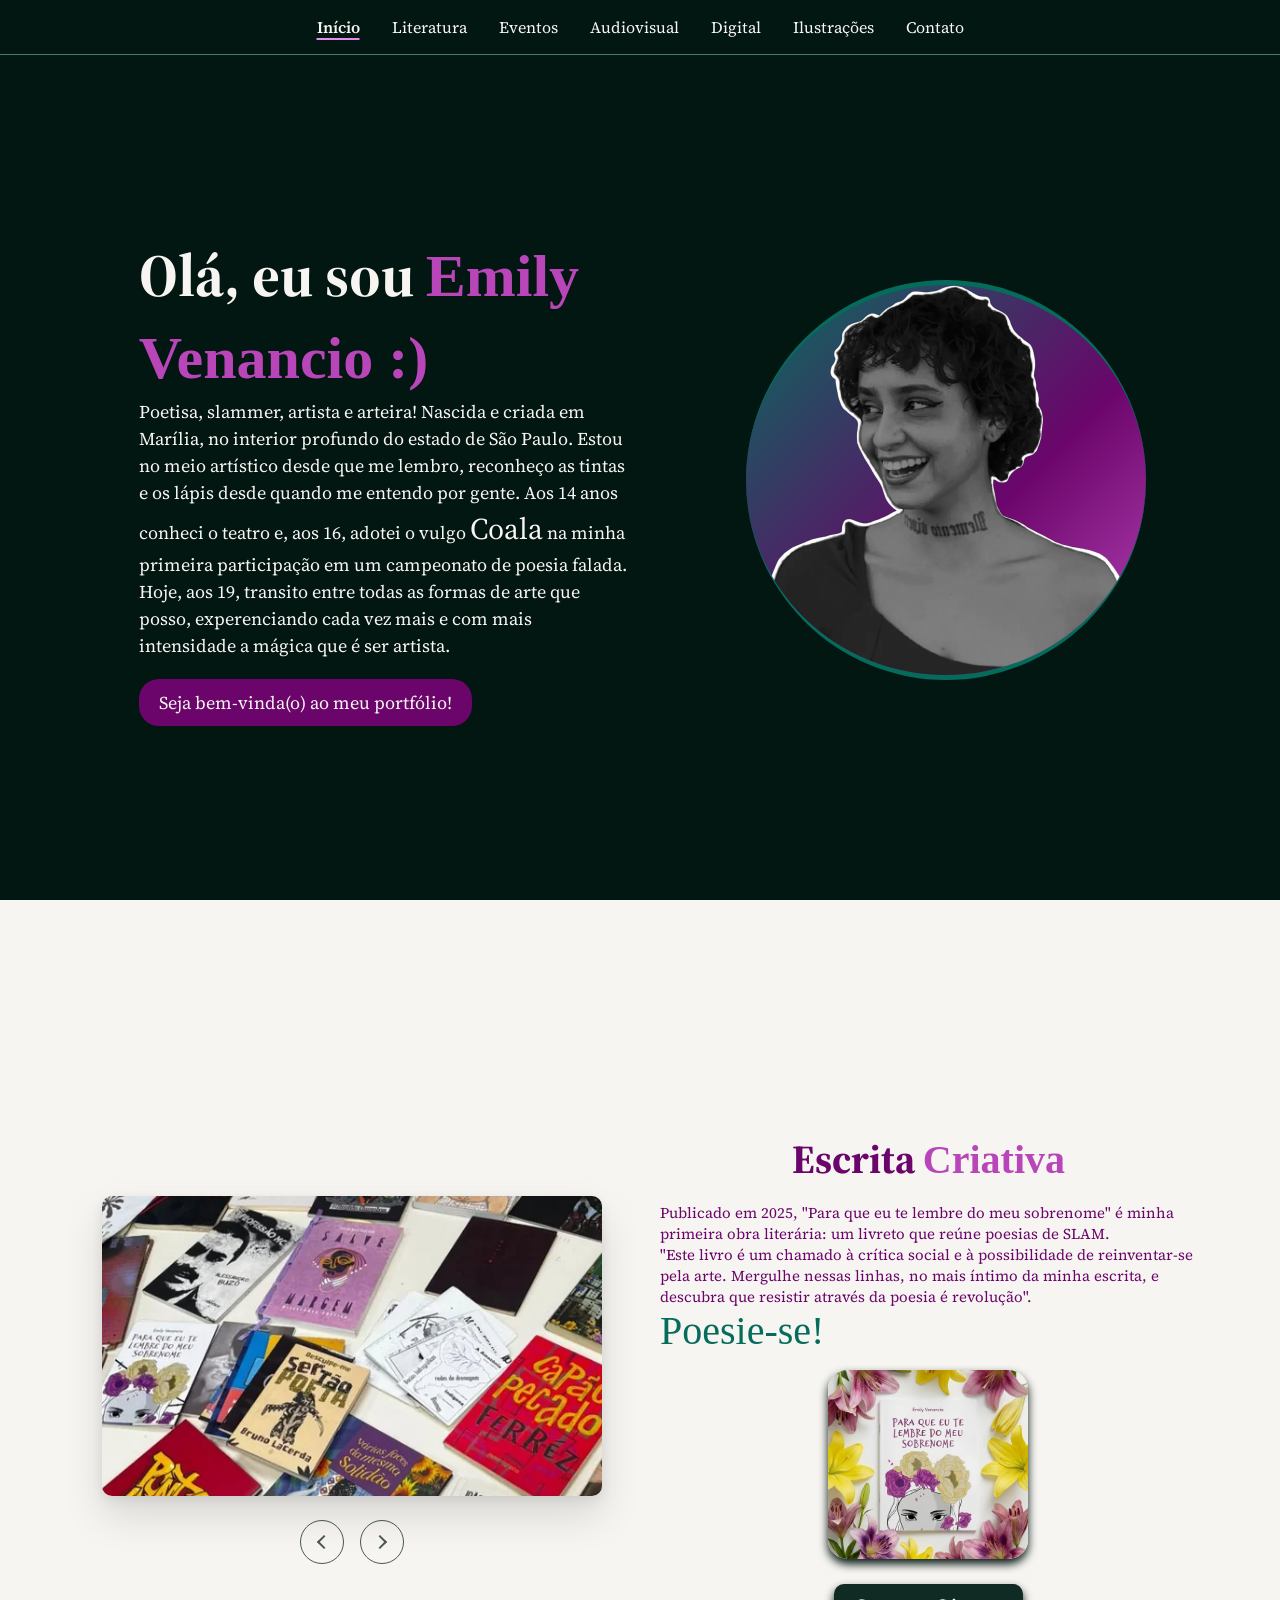
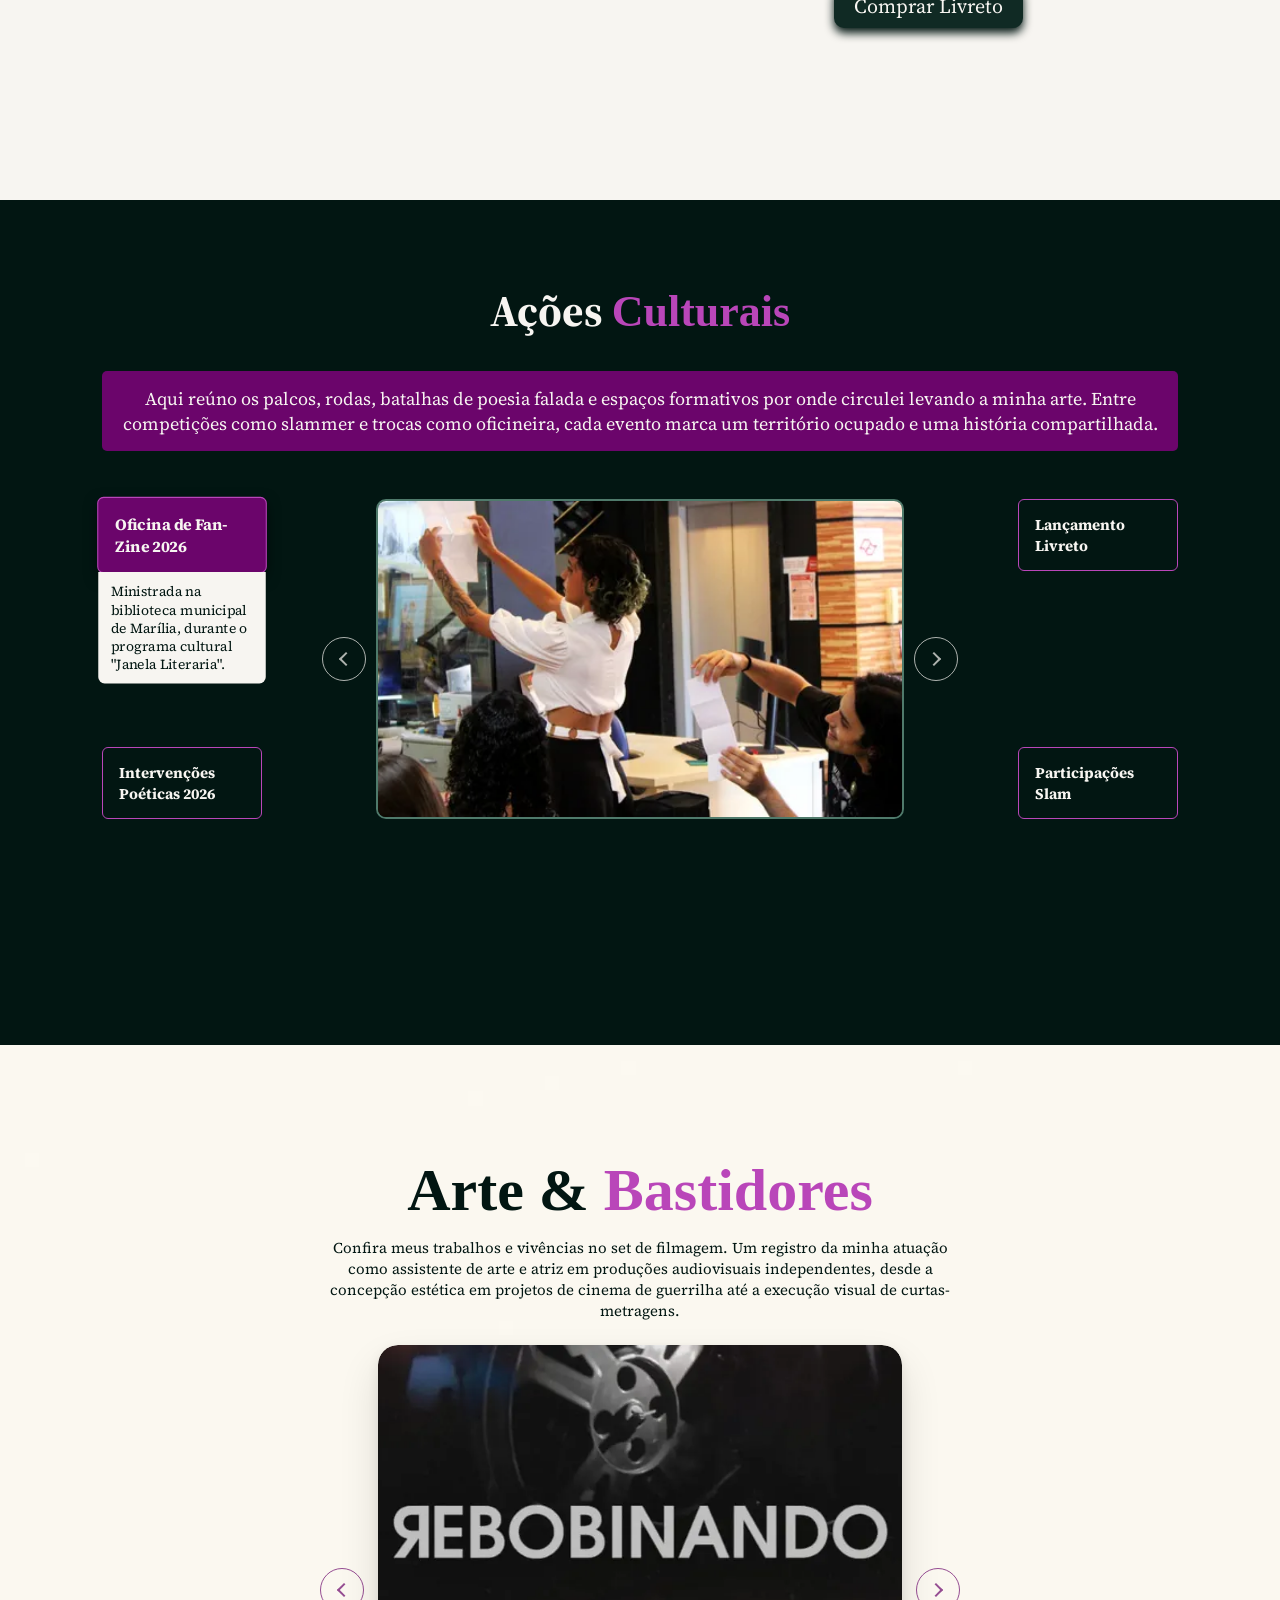
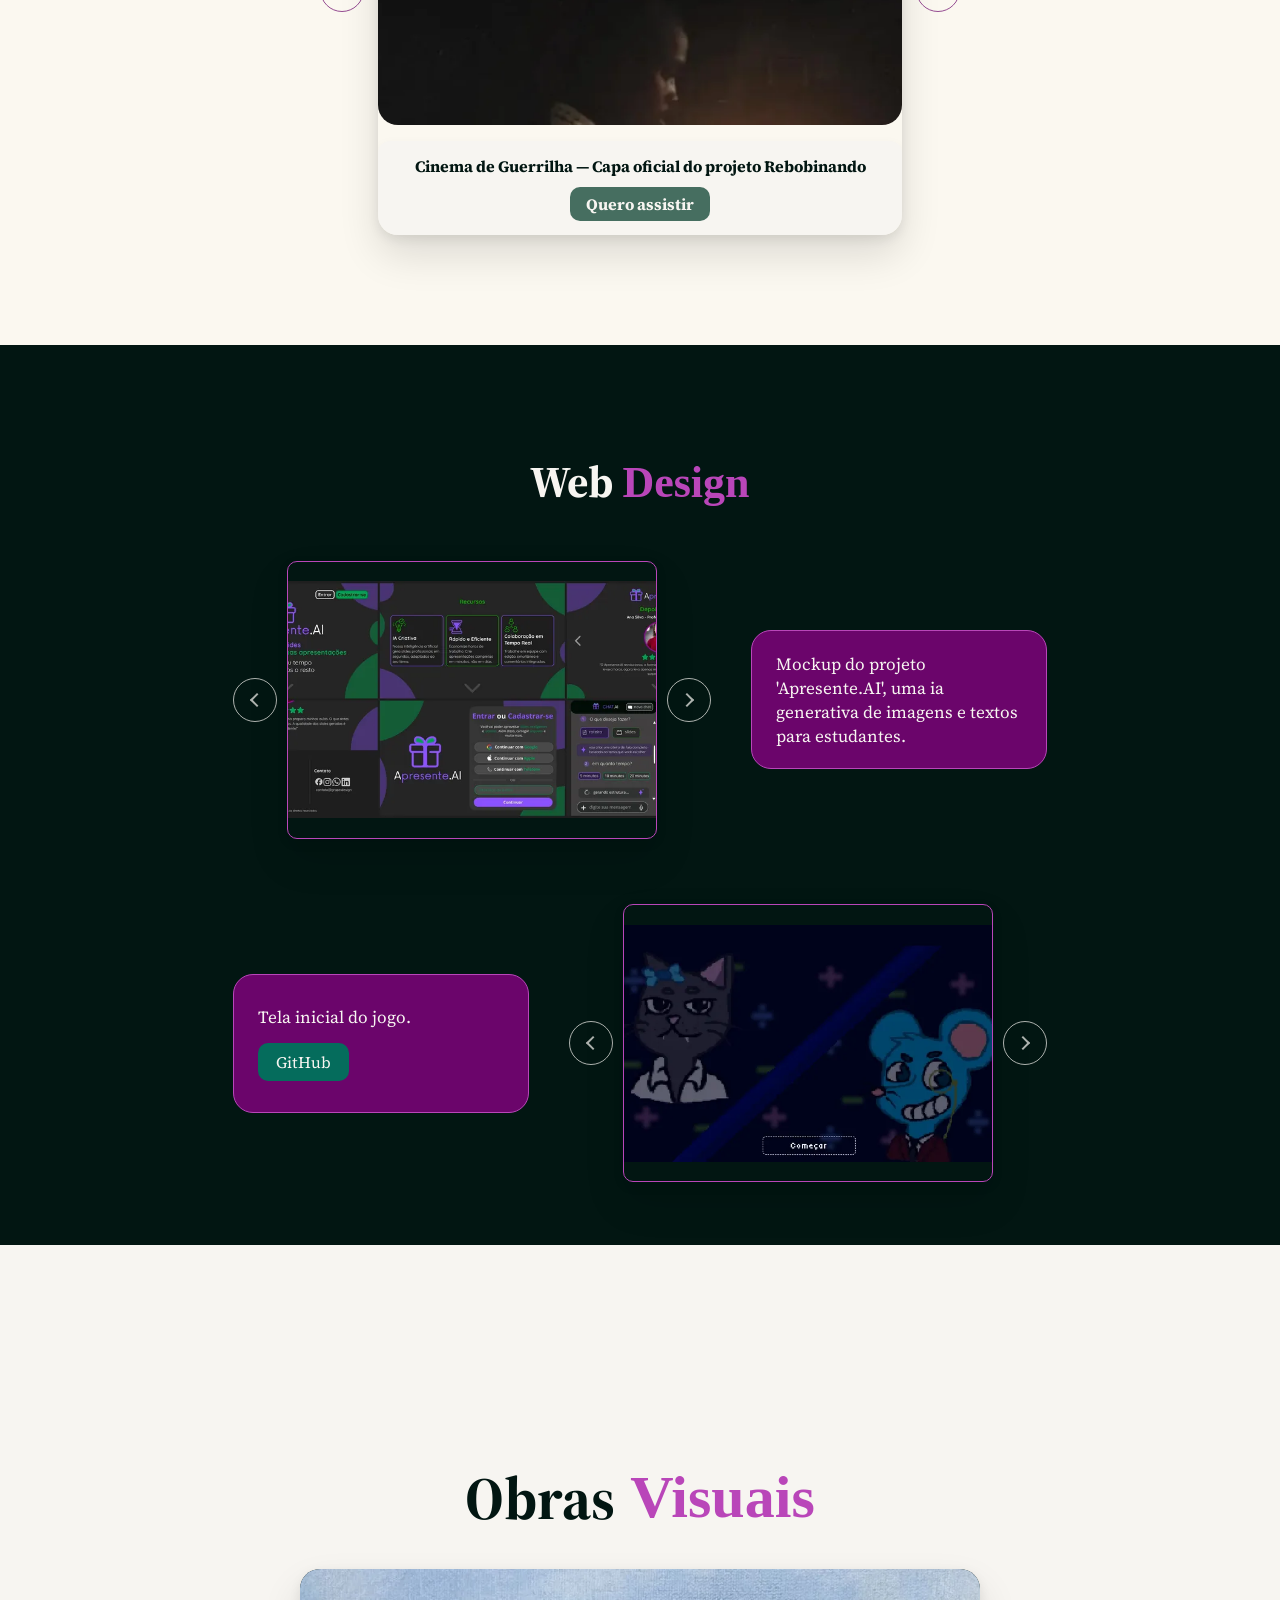
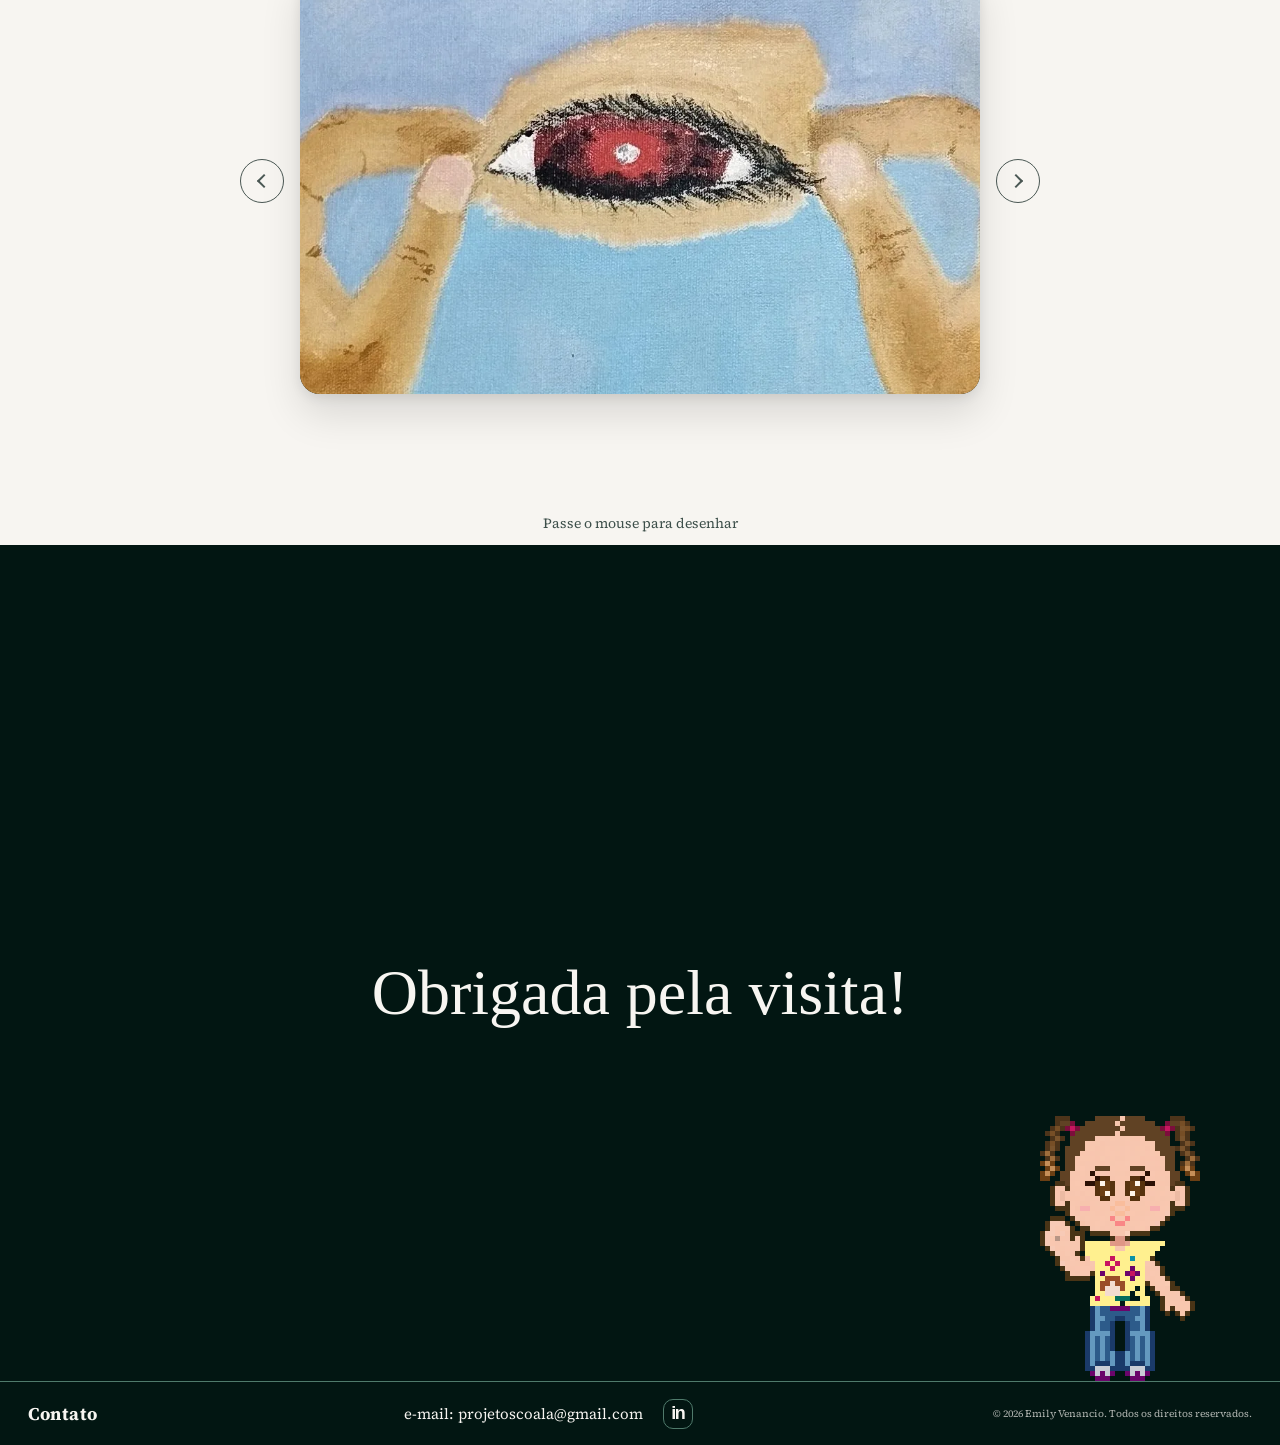
==== commit c9a26ce2: "limpeza de código" ====
--- a/index.html
+++ b/index.html
@@ -10,14 +10,36 @@
 
     <title>Emily Venancio</title>
 
-   <link rel="preconnect" href="https://fonts.googleapis.com">
+    <meta name="description" content="Portfólio de Emily Venancio, artista de Marília: poesia falada, literatura, ações culturais, audiovisual, projetos digitais e artes visuais.">
+
+    <meta name="theme-color" content="#021612">
+
+    <meta property="og:type" content="website">
+
+    <meta property="og:locale" content="pt_BR">
+
+    <meta property="og:site_name" content="Emily Venancio">
+
+    <meta property="og:title" content="Emily Venancio — Portfólio artístico">
+
+    <meta property="og:description" content="Poesia falada, literatura, ações culturais, audiovisual, projetos digitais e artes visuais.">
+
+    <meta property="og:image" content="https://raw.githubusercontent.com/emilyvenancio/PortifolioArtes/main/imagens/emily/imgPrincipal.webp">
+
+    <meta property="og:image:alt" content="Retrato de Emily Venancio">
+
+    <meta property="og:image:width" content="800">
+
+    <meta property="og:image:height" content="800">
+
+    <link rel="icon" type="image/svg+xml" href="./favicon.svg">
+
+    <link rel="preconnect" href="https://fonts.googleapis.com">
 
     <link rel="preconnect" href="https://fonts.gstatic.com" crossorigin>
 
     <link href="https://fonts.googleapis.com/css2?family=Crafty+Girls&family=Source+Serif+4:ital,opsz,wght@0,8..60,200..900;1,8..60,200..900&display=swap" rel="stylesheet">
 
-    <link rel="stylesheet" href="https://cdnjs.cloudflare.com/ajax/libs/font-awesome/6.5.1/css/all.min.css">
-
     <link rel="stylesheet" href="./style/reset.css">
 
     <link rel="stylesheet" href="./style/style.css">
@@ -93,15 +115,9 @@
             </div>
 
             <img
-
                 id="imgHome"
-
-                src="./imagens/emily/imgPrincipal.png"
-
-                alt="Foto de Emily Venancio"
-
-            >
-
+                src="./imagens/emily/imgPrincipal.webp"
+                alt="Foto de Emily Venancio" fetchpriority="high" decoding="async">
         </section>
 
         <section id="literatura">
@@ -112,62 +128,675 @@
 
                     <img
 
-                        src="./imagens/literatura/zineLivros.jpeg"
+                        src="./imagens/literatura/zineLivros.webp"
 
                         alt="Zines e livros"
 
-                        class="slider ativo"
+                        class="slider ativo" loading="lazy" decoding="async">
+
+                    <img
+
+                        src="./imagens/literatura/zineEmily.webp"
+
+                        alt="Emily com seu zine"
+
+                        class="slider" loading="lazy" decoding="async">
+
+                    <img
+
+                        src="./imagens/literatura/livretopremioslam.webp"
+
+                        alt="Livreto e premiações"
+
+                        class="slider" loading="lazy" decoding="async">
+
+                    <img
+
+                        src="./imagens/literatura/zineMesa.webp"
+
+                        alt="Zines expostos sobre uma mesa"
+
+                        class="slider" loading="lazy" decoding="async">
+
+                </div>
+
+                <div id="botoesCarrossel">
+
+                    <button type="button"
+
+                        id="voltarCarrossel"
+
+                        class="seta seta-voltar"
+
+                        aria-label="Anterior"
+
+                    ></button>
+
+                    <button type="button"
+
+                        id="avancarCarrossel"
+
+                        class="seta seta-avancar"
+
+                        aria-label="Próximo"
+
+                    ></button>
+
+                </div>
+
+            </div>
+
+            <div id="livreto">
+
+                <h2 id="titLiteratura">
+
+                    Escrita <span class="segundaPalavra">Criativa</span> 
+
+                </h2>
+
+                <p class="textLiteratura">
+
+                    Publicado em 2025, "Para que eu te lembre do meu sobrenome" 
+
+                    é minha primeira obra literária: um livreto que reúne poesias de SLAM. <br>
+
+                    "Este livro é um chamado à crítica social e à possibilidade de reinventar-se pela arte.
+
+                    Mergulhe nessas linhas, no mais íntimo da minha escrita, e descubra que resistir através da poesia
+
+                    é revolução". <br>
+
+                    <span id="textLiv">Poesie-se!</span>
+                </p>
+                <div id="livro">
+                    <img
+
+                        class="livroImg"
+
+                        src="./imagens/literatura/livrovenda.webp"
+
+                        alt="Capa do livro disponível para compra" loading="lazy" decoding="async">
+
+                    <a
+
+                        id="compraLivro"
+
+                        href="https://docs.google.com/forms/d/1WksNWnHS6Vwn8pEGz-zRGq9TpO-a3-dG3RsVVjNHo3Y/viewform?edit_requested=true&pli=1" target="_blank" rel="noopener noreferrer">
+
+                        Comprar Livreto
+
+                    </a>
+
+                </div>
+
+            </div>
+
+        </section>
+
+        <section id="eventos">
+
+            <div id="cabecalhoEv">
+
+                <h2 id="tituloEventos">
+
+                    Ações <span class="segundaPalavra">Culturais</span>
+
+                </h2>
+
+                <p id="subEventos">
+
+                    Aqui reúno os palcos, rodas, batalhas de poesia falada e espaços formativos por onde circulei levando a minha arte. 
+
+                    Entre competições como slammer e trocas como oficineira, 
+
+                    cada evento marca um território ocupado e uma história compartilhada.
+
+                </p>
+
+            </div>
+
+            <div id="palcoEv">
+
+                <div class="colunaCardsEv esq">
+
+                    <div
+
+                        class="cardEv"
+
+                        role="button"
+
+                        tabindex="0"
+
+                        aria-pressed="false"
+
+                        data-evento="oficina"
 
                     >
 
-                    <img
-
-                        src="./imagens/literatura/zineEmily.JPG"
-
-                        alt="Emily com seu zine"
-
-                        class="slider"
+                        <h3>Oficina de Fan-Zine 2026</h3>
+
+                        <div class="painelEv">
+
+                            <p>
+
+                               Ministrada na biblioteca municipal de Marília, durante o programa cultural "Janela Literaria".
+
+                            </p>
+
+                        </div>
+
+                    </div>
+
+                    <div
+
+                        class="cardEv"
+
+                        role="button"
+
+                        tabindex="0"
+
+                        aria-pressed="false"
+
+                        data-evento="intervencoes"
 
                     >
 
-                    <img
-
-                        src="./imagens/literatura/livretopremioslam.jpg"
-
-                        alt="Livreto e premiações"
-
-                        class="slider"
+                        <h3>Intervenções Poéticas 2026</h3>
+
+                        <div class="painelEv">
+
+                            <p>
+
+                                Realizadas a convite dos coletivos NOSOTRAS e POVOADA, na escola Reiko e durante uma iniciativa cultutual contra a cultura do estupro.
+
+                            </p>
+
+                        </div>
+
+                    </div>
+
+                </div>
+
+                <div class="carrosselEv">
+
+                    <button type="button"
+
+                        id="voltarEv"
+
+                        class="seta seta-voltar"
+
+                        aria-label="Foto anterior"
+
+                    ></button>
+
+                    <div class="slidesEv">
+
+                        <img
+
+                            src="./imagens/eventos/oficinaZIne/ofcZine.webp"
+
+                            alt="Emily orienta participantes durante uma oficina de fanzine em uma biblioteca."
+
+                            class="slideEv ativo"
+
+                            data-evento="oficina" loading="lazy" decoding="async">
+
+                        <img
+
+                            src="./imagens/eventos/oficinaZIne/ofcZine2.webp"
+
+                            alt="Participantes dobram e recortam papéis em uma oficina de fanzine na biblioteca."
+
+                            class="slideEv"
+
+                            data-evento="oficina" loading="lazy" decoding="async">
+
+                        <img
+
+                            src="./imagens/eventos/oficinaZIne/ofcZine3.webp"
+
+                            alt="Emily mostra um fanzine pronto ao grupo durante a oficina."
+
+                            class="slideEv"
+
+                            data-evento="oficina" loading="lazy" decoding="async">
+
+                        <img
+
+                            src="./imagens/eventos/oficinaZIne/ofcZine4.webp"
+
+                            alt="Participante desenha corações em seu fanzine artesanal."
+
+                            class="slideEv"
+
+                            data-evento="oficina" loading="lazy" decoding="async">
+
+                        <img
+
+                            src="./imagens/eventos/intervencaoPovoada/povoada2.webp"
+
+                            alt="Arte de divulgação de intervenção poética com o retrato de Coala e um megafone."
+
+                            class="slideEv"
+
+                            data-evento="intervencoes" loading="lazy" decoding="async">
+
+                        <img
+
+                            src="./imagens/eventos/intervencaoPovoada/povoada2026.webp"
+
+                            alt="Emily declama ao microfone durante uma intervenção poética."
+
+                            class="slideEv"
+
+                            data-evento="intervencoes" loading="lazy" decoding="async">
+
+                        <img
+
+                            src="./imagens/eventos/intervencaoReiko/intRk1.webp"
+
+                            alt="Participantes reunidos diante de cartazes durante uma intervenção poética na Escola Reiko."
+
+                            class="slideEv"
+
+                            data-evento="intervencoes" loading="lazy" decoding="async">
+
+                        <img
+
+                            src="./imagens/eventos/intervencaoReiko/intRk2.webp"
+
+                            alt="Emily lê um poema ao microfone durante uma intervenção na Escola Reiko."
+
+                            class="slideEv"
+
+                            data-evento="intervencoes" loading="lazy" decoding="async">
+
+                        <img
+
+                            src="./imagens/eventos/intervencaoReiko/intRk3.webp"
+
+                            alt="Emily e três participantes posam juntos diante de cartazes poéticos na Escola Reiko."
+
+                            class="slideEv"
+
+                            data-evento="intervencoes" loading="lazy" decoding="async">
+
+                        <img
+
+                            src="./imagens/eventos/intervencaoReiko/stencilRk.webp"
+
+                            alt="Cartazes com retrato de Coala e versos de poesia colados em um mural."
+
+                            class="slideEv"
+
+                            data-evento="intervencoes" loading="lazy" decoding="async">
+
+                        <img
+
+                            src="./imagens/eventos/slamSubterraneo/sub2026.webp"
+
+                            alt="Emily apresenta seu livreto ao público ao ar livre, com microfone e celular na mão."
+
+                            class="slideEv"
+
+                            data-evento="lancamento" loading="lazy" decoding="async">
+
+                        <img
+
+                            src="./imagens/eventos/slamSubterraneo/sub20261.webp"
+
+                            alt="Texto de apresentação de Emily e do livreto Para que eu te lembre do meu sobrenome."
+
+                            class="slideEv"
+
+                            data-evento="lancamento" loading="lazy" decoding="async">
+
+                        <img
+
+                            src="./imagens/eventos/slamSubterraneo/subterraneo.webp"
+
+                            alt="Cartaz do lançamento do livreto com retrato de Emily e data 23 de maio."
+
+                            class="slideEv"
+
+                            data-evento="lancamento" loading="lazy" decoding="async">
+
+                        <img
+
+                            src="./imagens/eventos/slamSubterraneo/subt2.webp"
+
+                            alt="Cartaz de divulgação do livreto de Emily Venancio."
+
+                            class="slideEv"
+
+                            data-evento="lancamento" loading="lazy" decoding="async">
+
+                        <img
+
+                            src="./imagens/eventos/semanaHiphop/slamsh.webp"
+
+                            alt="Emily declama ao microfone em um evento da Semana HipHop."
+
+                            class="slideEv"
+
+                            data-evento="slam" loading="lazy" decoding="async">
+
+                        <img
+
+                            src="./imagens/eventos/semanaHiphop/slamsh1.webp"
+
+                            alt="Emily segura o microfone e o celular enquanto recita na Semana HipHop."
+
+                            class="slideEv"
+
+                            data-evento="slam" loading="lazy" decoding="async">
+
+                        <img
+
+                            src="./imagens/eventos/semanaHiphop/slamSh2.webp"
+
+                            alt="Emily recita ao microfone de perfil durante a Semana HipHop."
+
+                            class="slideEv"
+
+                            data-evento="slam" loading="lazy" decoding="async">
+
+                        <img
+
+                            src="./imagens/eventos/slamNacasa/nacasafev.webp"
+
+                            alt="Emily consulta o celular ao microfone durante uma edição de fevereiro do Slam na Casa."
+
+                            class="slideEv"
+
+                            data-evento="slam" loading="lazy" decoding="async">
+
+                        <img
+
+                            src="./imagens/eventos/slamNacasa/nacasmar.webp"
+
+                            alt="Artista se apresenta de costas para o público durante uma edição do Slam na Casa."
+
+                            class="slideEv"
+
+                            data-evento="slam" loading="lazy" decoding="async">
+
+                        <img
+
+                            src="./imagens/eventos/slamTransbordar/slamT.webp"
+
+                            alt="Emily recita ao microfone durante o Slam Transbordar."
+
+                            class="slideEv"
+
+                            data-evento="slam" loading="lazy" decoding="async">
+
+                        <img
+
+                            src="./imagens/eventos/slamTransbordar/transbordar.webp"
+
+                            alt="Participantes e organizadores reunidos ao final do Slam Transbordar, segurando a faixa do evento."
+
+                            class="slideEv"
+
+                            data-evento="slam" loading="lazy" decoding="async">
+
+                    </div>
+
+                    <button type="button"
+
+                        id="avancarEv"
+
+                        class="seta seta-avancar"
+
+                        aria-label="Próxima foto"
+
+                    ></button>
+
+                </div>
+
+                <div class="colunaCardsEv dir">
+
+                    <div
+
+                        class="cardEv"
+
+                        role="button"
+
+                        tabindex="0"
+
+                        aria-pressed="false"
+
+                        data-evento="lancamento"
 
                     >
 
-                    <img
-
-                        src="./imagens/literatura/zineMesa.JPG"
-
-                        alt="Zines expostos sobre uma mesa"
-
-                        class="slider"
+                        <h3>Lançamento Livreto</h3>
+
+                        <div class="painelEv">
+
+                            <p>
+
+                                Relançamento do livreto no SLAM  mais antigo da cidade (SLAM SUBTERRANEO).
+
+                            </p>
+
+                        </div>
+
+                    </div>
+
+                    <div
+
+                        class="cardEv"
+
+                        role="button"
+
+                        tabindex="0"
+
+                        aria-pressed="false"
+
+                        data-evento="slam"
 
                     >
 
-                </div>
-
-                <div id="botoesCarrossel">
+                        <h3>Participações Slam</h3>
+
+                        <div class="painelEv">
+
+                            <p>
+
+                                Participações como slammer em competições de poesia falada promovidas por: Semana do HIHHOP, Slam Na casa e Slam Transbordar.
+
+                            </p>
+
+                        </div>
+
+                    </div>
+
+                </div>
+
+            </div>
+
+        </section>
+
+        <section id="audiovisual">
+
+            <div class="fundoAudio">
+
+                <div class="audiovisual-container">
+
+                    <h2 class="titAudiovisual">
+
+                        Arte & <span class="segundaPalavra">Bastidores</span>
+
+                    </h2>
+
+                    <p class="descAudiovisual">
+
+                        Confira meus trabalhos e vivências no set de filmagem. 
+
+                        Um registro da minha atuação como assistente de arte e atriz em produções audiovisuais independentes,
+
+                         desde a concepção estética em projetos de cinema de guerrilha até a execução visual de curtas-metragens.
+
+                    </p>
+
+                    <div class="carrossel-audio">
+
+                        <button type="button"
+
+                            id="voltarAudio"
+
+                            class="seta seta-voltar"
+
+                            aria-label="Anterior"
+
+                        ></button>
+
+                        <div class="audio-slides-wrapper">
+
+                            <div class="audio-slide ativo">
+
+                                <img
+
+                                    src="./imagens/audiovisual/rebobinando/capaReb.webp"
+
+                                    alt="Capa Rebobinando" loading="lazy" decoding="async">
+
+                                <div class="legenda-slide">
+
+                                    <p>
+
+                                        Cinema de Guerrilha — Capa oficial do projeto Rebobinando
+
+                                    </p>
+
+                                    <a id="linkCurta" href="https://youtu.be/HTSyKHKaIrQ?si=tpW2XxJuQ_gCn27s">Quero assistir</a>
+
+                                </div>
+
+                            </div>
+
+                            <div class="audio-slide">
+
+                                <img
+
+                                    src="./imagens/audiovisual/rebobinando/mkofReb.webp"
+
+                                    alt="Making of Rebobinando" loading="lazy" decoding="async">
+
+                                <p class="legenda-slide">
+
+                                    Oficina de Cinema de Guerrilha —
+
+                                    Bastidores de Rebobinando
+
+                                </p>
+
+                            </div>
+
+                            <div class="audio-slide">
+
+                                <img
+
+                                    src="./imagens/audiovisual/shadenfreude/mkofSha.webp"
+
+                                    alt="Making of Schadenfreude" loading="lazy" decoding="async">
+
+                                <p class="legenda-slide">
+
+                                    Curta-metragem Schadenfreude —
+
+                                    Making of e montagem de cena
+
+                                </p>
+
+                            </div>
+
+                            <div class="audio-slide">
+
+                                <img
+
+                                    src="./imagens/audiovisual/neo-m/divulgaNeom.webp"
+
+                                    alt="Divulgação Neo-M" loading="lazy" decoding="async">
+
+                                <p class="legenda-slide">
+
+                                    Curta-metragem / Projeto Neo-M —
+
+                                    Material de divulgação
+
+                                </p>
+
+                            </div>
+
+                        </div>
+
+                        <button type="button"
+
+                            id="avancarAudio"
+
+                            class="seta seta-avancar"
+
+                            aria-label="Próximo"
+
+                        ></button>
+
+                    </div>
+
+                </div>
+
+            </div>
+
+        </section>
+
+        <section id="projetosDigitais">
+
+            <h2 id="tituloProjetos">
+
+                Web <span class="segundaPalavra">Design</span>
+
+            </h2>
+
+            <div id="wiframes" class="projeto">
+
+                <div class="carrosselProj">
 
                     <button type="button"
 
-                        id="voltarCarrossel"
-
                         class="seta seta-voltar"
 
                         aria-label="Anterior"
 
                     ></button>
 
+                    <div class="slidesProj">
+
+                        <img
+
+                            src="./imagens/projetosDigitais/apresenteaiMockupGrid.webp"
+
+                            alt="Mockups Apresente.aí"
+
+                            class="slideProj ativo"
+
+                            data-texto="Mockup do projeto 'Apresente.AI', uma ia generativa de imagens e textos para estudantes." loading="lazy" decoding="async">
+
+                        <img
+
+                            src="./imagens/projetosDigitais/bobieMockupGrid.webp"
+
+                            alt="Mockups Bobie"
+
+                            class="slideProj"
+
+                            data-texto="Mockups do projeto Bobie, um site para adoção de pets." loading="lazy" decoding="async">
+
+                    </div>
+
                     <button type="button"
 
-                        id="avancarCarrossel"
-
                         class="seta seta-avancar"
 
                         aria-label="Próximo"
@@ -176,51 +805,85 @@
 
                 </div>
 
+                <div class="explicacaoProj">
+
+                    <p>
+
+                        Mockup do projeto 'Apresente.AI', uma ia generativa de imagens e textos para estudantes.
+
+                    </p>
+
+                </div>
+
             </div>
 
-            <div id="livreto">
-
-                <h1 id="titLiteratura">
-
-                    Escrita <span class="segundaPalavra">Criativa</span> 
-
-                </h1>
-
-                <p class="textLiteratura">
-
-                    Publicado em 2025, "Para que eu te lembre do meu sobrenome" 
-
-                    é minha primeira obra literária: um livreto que reúne poesias de SLAM. <br>
-
-                    "Este livro é um chamado à crítica social e à possibilidade de reinventar-se pela arte.
-
-                    Mergulhe nessas linhas, no mais íntimo da minha escrita, e descubra que resistir através da poesia
-
-                    é revolução". <br>
-
-                    <span id="textLiv">Poesie-se!</span>
-
-                </p>
-
-                <div id="livro">
-
-                    <img
-
-                        class="livroImg"
-
-                        src="./imagens/literatura/livrovenda.jpeg"
-
-                        alt="Capa do livro disponível para compra"
-
-                    >
-
-                    <a
-
-                        id="compraLivro"
-
-                        href="https://docs.google.com/forms/d/1WksNWnHS6Vwn8pEGz-zRGq9TpO-a3-dG3RsVVjNHo3Y/viewform?edit_requested=true&pli=1" target="_blank" rel="noopener noreferrer">
-
-                        Comprar Livreto
+            <div id="jogoMat" class="projeto">
+
+                <div class="carrosselProj">
+
+                    <button type="button"
+
+                        class="seta seta-voltar"
+
+                        aria-label="Anterior"
+
+                    ></button>
+
+                    <div class="slidesProj">
+
+                        <img
+
+                            src="./imagens/projetosDigitais/inicioGame.webp"
+
+                            alt="Tela inicial do jogo"
+
+                            class="slideProj ativo"
+
+                            data-texto="Tela inicial do jogo." loading="lazy" decoding="async">
+
+                        <img
+
+                            src="./imagens/projetosDigitais/selecaoGame.webp"
+
+                            alt="Tela de seleção do jogo"
+
+                            class="slideProj"
+
+                            data-texto="Tela de seleção do jogo." loading="lazy" decoding="async">
+
+                        <img
+
+                            src="./imagens/projetosDigitais/principalGame.webp"
+
+                            alt="Tela principal do jogo"
+
+                            class="slideProj"
+
+                            data-texto="Tela principal do jogo." loading="lazy" decoding="async">
+
+                    </div>
+
+                    <button type="button"
+
+                        class="seta seta-avancar"
+
+                        aria-label="Próximo"
+
+                    ></button>
+
+                </div>
+
+                <div class="explicacaoProj">
+
+                    <p>
+
+                        Jogo matematica computacional.
+
+                    </p>
+
+                    <a href="https://emilyvenancio.github.io/paginaPersonagem/" >
+
+                        GitHub
 
                     </a>
 
@@ -230,1001 +893,141 @@
 
         </section>
 
-        <section id="eventos">
-
-            <div id="cabecalhoEv">
-
-                <h1 id="tituloEventos">
-
-                    Ações <span class="segundaPalavra">Culturais</span>
-
-                </h1>
-
-                <p id="subEventos">
-
-                    Aqui reúno os palcos, rodas, batalhas de poesia falada e espaços formativos por onde circulei levando a minha arte. 
-
-                    Entre competições como slammer e trocas como oficineira, 
-
-                    cada evento marca um território ocupado e uma história compartilhada.
-
-                </p>
+        <section id="ilustracoes">
+
+            <canvas id="telaPintura"></canvas>
+
+            <p id="dicaIlus" aria-hidden="true">Passe o mouse para desenhar</p>
+
+            <div class="conteudoIlus">
+
+                <h2 id="tituloIlustracoes">
+
+                    Obras <span class="segundaPalavra">Visuais</span>
+
+                </h2>
+
+                <div class="carrosselIlus">
+
+                    <button type="button"
+
+                        class="seta seta-voltar"
+
+                        aria-label="Anterior"
+
+                    ></button>
+
+                    <div class="slidesIlus">
+
+                        <img
+
+                            src="./imagens/ilustracoes/olhosIlustra.webp"
+
+                            alt="Olho vermelho pintado sobre uma tela azul, entre duas mãos."
+
+                            class="slideIlus ativo" loading="lazy" decoding="async">
+
+                        <img
+
+                            src="./imagens/ilustracoes/loucoIlustra.webp"
+
+                            alt="Mulher de cabelos loiros e vestido verde acompanha um gato em um campo."
+
+                            class="slideIlus" loading="lazy" decoding="async">
+
+                        <img
+
+                            src="./imagens/ilustracoes/kaliIlustra.webp"
+
+                            alt="Retrato de Kali com pele azul, olhos dourados e a língua para fora."
+
+                            class="slideIlus" loading="lazy" decoding="async">
+                         <img
+
+                            src="./imagens/ilustracoes/derekIlustra.webp"
+
+                            alt="Retrato em aquarela de um bebê com olhos azuis."
+
+                            class="slideIlus" loading="lazy" decoding="async">
+                           <img
+
+                            src="./imagens/ilustracoes/carnavalIlustra.webp"
+
+                            alt="Rosto desenhado em preto e branco, cercado por flores e folhas."
+
+                            class="slideIlus" loading="lazy" decoding="async">
+                        <img
+
+                            src="./imagens/ilustracoes/bruxaIlustra.webp"
+
+                            alt="Bruxa de chapéu marrom, cabelos verdes e a palavra movimento escrita no pescoço."
+
+                            class="slideIlus" loading="lazy" decoding="async">
+                        <img
+
+                            src="./imagens/ilustracoes/alergiaIlustra.webp"
+
+                            alt="Retrato de uma pessoa sorrindo, com cabelo amarelo e a palavra alergia ao fundo."
+
+                            class="slideIlus" loading="lazy" decoding="async">
+                        <img
+
+                            src="./imagens/ilustracoes/ouroborosIlustra.webp"
+
+                            alt="Serpente verde e preta enrolada em um círculo, com língua vermelha."
+
+                            class="slideIlus" loading="lazy" decoding="async">
+
+                    </div>
+
+                    <button type="button"
+
+                        class="seta seta-avancar"
+
+                        aria-label="Próximo"
+
+                    ></button>
+
+                </div>
 
             </div>
 
-            <div id="palcoEv">
-
-                <div class="colunaCardsEv esq">
-
-                    <div
-
-                        class="cardEv"
-
-                        role="button"
-
-                        tabindex="0"
-
-                        data-evento="oficina"
-
-                    >
-
-                        <h3>Oficina de Fan-Zine 2026</h3>
-
-                        <div class="painelEv">
-
-                            <p>
-
-                               Ministrada na biblioteca municipal de Marília, durante o programa cultural "Janela Literaria".
-
-                            </p>
-
-                        </div>
-
-                    </div>
-
-                    <div
-
-                        class="cardEv"
-
-                        role="button"
-
-                        tabindex="0"
-
-                        data-evento="intervencoes"
-
-                    >
-
-                        <h3>Intervenções Poéticas 2026</h3>
-
-                        <div class="painelEv">
-
-                            <p>
-
-                                Realizadas a convite dos coletivos NOSOTRAS e POVOADA, na escola Reiko e durante uma iniciativa cultutual contra a cultura do estupro.
-
-                            </p>
-
-                        </div>
-
-                    </div>
-
-                </div>
-
-                <div class="carrosselEv">
-
-                    <button type="button"
-
-                        id="voltarEv"
-
-                        class="seta seta-voltar"
-
-                        aria-label="Foto anterior"
-
-                    ></button>
-
-                    <div class="slidesEv">
-
-                        <img
-
-                            src="./imagens/eventos/oficinaZIne/ofcZine.JPG"
-
-                            alt="Oficina de Fanzine 1"
-
-                            class="slideEv ativo"
-
-                            role="button"
-
-                            tabindex="0"
-
-                            data-evento="oficina"
-
-                        >
-
-                        <img
-
-                            src="./imagens/eventos/oficinaZIne/ofcZine2.JPG"
-
-                            alt="Oficina de Fanzine 2"
-
-                            class="slideEv"
-
-                            role="button"
-
-                            tabindex="0"
-
-                            data-evento="oficina"
-
-                        >
-
-                        <img
-
-                            src="./imagens/eventos/oficinaZIne/ofcZine3.JPG"
-
-                            alt="Oficina de Fanzine 3"
-
-                            class="slideEv"
-
-                            role="button"
-
-                            tabindex="0"
-
-                            data-evento="oficina"
-
-                        >
-
-                        <img
-
-                            src="./imagens/eventos/oficinaZIne/ofcZine4.JPG"
-
-                            alt="Oficina de Fanzine 4"
-
-                            class="slideEv"
-
-                            role="button"
-
-                            tabindex="0"
-
-                            data-evento="oficina"
-
-                        >
-
-                        <img
-
-                            src="./imagens/eventos/interveçãoPovoada/povoada2.jpeg"
-
-                            alt="Intervenção Povoada 1"
-
-                            class="slideEv"
-
-                            role="button"
-
-                            tabindex="0"
-
-                            data-evento="intervencoes"
-
-                        >
-
-                        <img
-
-                            src="./imagens/eventos/interveçãoPovoada/povoada2026.jpeg"
-
-                            alt="Intervenção Povoada 2"
-
-                            class="slideEv"
-
-                            role="button"
-
-                            tabindex="0"
-
-                            data-evento="intervencoes"
-
-                        >
-
-                        <img
-
-                            src="./imagens/eventos/intervençãoReiko/intRk1.jpeg"
-
-                            alt="Intervenção Reiko 1"
-
-                            class="slideEv"
-
-                            role="button"
-
-                            tabindex="0"
-
-                            data-evento="intervencoes"
-
-                        >
-
-                        <img
-
-                            src="./imagens/eventos/intervençãoReiko/intRk2.jpeg"
-
-                            alt="Intervenção Reiko 2"
-
-                            class="slideEv"
-
-                            role="button"
-
-                            tabindex="0"
-
-                            data-evento="intervencoes"
-
-                        >
-
-                        <img
-
-                            src="./imagens/eventos/intervençãoReiko/intRk3.jpeg"
-
-                            alt="Intervenção Reiko 3"
-
-                            class="slideEv"
-
-                            role="button"
-
-                            tabindex="0"
-
-                            data-evento="intervencoes"
-
-                        >
-
-                        <img
-
-                            src="./imagens/eventos/intervençãoReiko/stencilRk.jpeg"
-
-                            alt="Stencil Reiko"
-
-                            class="slideEv"
-
-                            role="button"
-
-                            tabindex="0"
-
-                            data-evento="intervencoes"
-
-                        >
-
-                        <img
-
-                            src="./imagens/eventos/slamSubterraneo/sub2026.jpg"
-
-                            alt="Lançamento Livreto 1"
-
-                            class="slideEv"
-
-                            role="button"
-
-                            tabindex="0"
-
-                            data-evento="lancamento"
-
-                        >
-
-                        <img
-
-                            src="./imagens/eventos/slamSubterraneo/sub20261.jpeg"
-
-                            alt="Lançamento Livreto 2"
-
-                            class="slideEv"
-
-                            role="button"
-
-                            tabindex="0"
-
-                            data-evento="lancamento"
-
-                        >
-
-                        <img
-
-                            src="./imagens/eventos/slamSubterraneo/subterraneo.jpeg"
-
-                            alt="Lançamento Livreto 3"
-
-                            class="slideEv"
-
-                            role="button"
-
-                            tabindex="0"
-
-                            data-evento="lancamento"
-
-                        >
-
-                        <img
-
-                            src="./imagens/eventos/slamSubterraneo/subt2.jpeg"
-
-                            alt="Lançamento Livreto 4"
-
-                            class="slideEv"
-
-                            role="button"
-
-                            tabindex="0"
-
-                            data-evento="lancamento"
-
-                        >
-
-                        <img
-
-                            src="./imagens/eventos/semanaHiphop/slamsh.jpeg"
-
-                            alt="Semana HipHop 1"
-
-                            class="slideEv"
-
-                            role="button"
-
-                            tabindex="0"
-
-                            data-evento="slam"
-
-                        >
-
-                        <img
-
-                            src="./imagens/eventos/semanaHiphop/slamsh1.jpeg"
-
-                            alt="Semana HipHop 2"
-
-                            class="slideEv"
-
-                            role="button"
-
-                            tabindex="0"
-
-                            data-evento="slam"
-
-                        >
-
-                        <img
-
-                            src="./imagens/eventos/semanaHiphop/slamSh2.jpeg"
-
-                            alt="Semana HipHop 3"
-
-                            class="slideEv"
-
-                            role="button"
-
-                            tabindex="0"
-
-                            data-evento="slam"
-
-                        >
-
-                        <img
-
-                            src="./imagens/eventos/slamNacasa/nacasafev.jpeg"
-
-                            alt="Slam na Casa Fev"
-
-                            class="slideEv"
-
-                            role="button"
-
-                            tabindex="0"
-
-                            data-evento="slam"
-
-                        >
-
-                        <img
-
-                            src="./imagens/eventos/slamNacasa/nacasmar.jpeg"
-
-                            alt="Slam na Casa Mar"
-
-                            class="slideEv"
-
-                            role="button"
-
-                            tabindex="0"
-
-                            data-evento="slam"
-
-                        >
-
-                        <img
-
-                            src="./imagens/eventos/slamTransbordar/slamT.jpeg"
-
-                            alt="Slam Transbordar 1"
-
-                            class="slideEv"
-
-                            role="button"
-
-                            tabindex="0"
-
-                            data-evento="slam"
-
-                        >
-
-                        <img
-
-                            src="./imagens/eventos/slamTransbordar/transbordar.jpeg"
-
-                            alt="Slam Transbordar 2"
-
-                            class="slideEv"
-
-                            role="button"
-
-                            tabindex="0"
-
-                            data-evento="slam"
-
-                        >
-
-                    </div>
-
-                    <button type="button"
-
-                        id="avancarEv"
-
-                        class="seta seta-avancar"
-
-                        aria-label="Próxima foto"
-
-                    ></button>
-
-                </div>
-
-                <div class="colunaCardsEv dir">
-
-                    <div
-
-                        class="cardEv"
-
-                        role="button"
-
-                        tabindex="0"
-
-                        data-evento="lancamento"
-
-                    >
-
-                        <h3>Lançamento Livreto</h3>
-
-                        <div class="painelEv">
-
-                            <p>
-
-                                Relançamento do livreto no SLAM  mais antigo da cidade (SLAM SUBTERRANEO).
-
-                            </p>
-
-                        </div>
-
-                    </div>
-
-                    <div
-
-                        class="cardEv"
-
-                        role="button"
-
-                        tabindex="0"
-
-                        data-evento="slam"
-
-                    >
-
-                        <h3>Participações Slam</h3>
-
-                        <div class="painelEv">
-
-                            <p>
-
-                                Participações como slammer em competições de poesia falada promovidas por: Semana do HIHHOP, Slam Na casa e Slam Transbordar.
-
-                            </p>
-
-                        </div>
-
-                    </div>
-
-                </div>
+        </section>
+
+    </main>
+
+   <footer id="contato">
+
+    <div id="agradecimentos">
+
+        <p id="textAgr">Obrigada pela visita!</p>
+
+        <figure id="gifPixel">
+
+            <img src="./imagens/footer/persona.gif" alt="" loading="lazy" decoding="async">
+
+        </figure>
+
+    </div>
+
+        <div id="infoRodape">
+
+            <h2 id="tituloCtt">Contato</h2>
+
+            <div id="contato1">
+
+                <a id="email" href="mailto:projetoscoala@gmail.com">e-mail: projetoscoala@gmail.com</a>
+
+                <a id="linkedin" href="https://www.linkedin.com/in/emily-vitória-661117257?utm_source=share_via&utm_content=profile&utm_medium=member_android" target="_blank" rel="noopener noreferrer" aria-label="LinkedIn"><span class="iconeLinkedin" aria-hidden="true">in</span></a>
 
             </div>
 
-        </section>
-
-        <section id="audiovisual">
-
-            <div class="fundoAudio">
-
-                <div class="audiovisual-container">
-
-                    <h1 class="titAudiovisual">
-
-                        Arte & <span class="segundaPalavra">Bastidores</span>
-
-                    </h1>
-
-                    <p class="descAudiovisual">
-
-                        Confira meus trabalhos e vivências no set de filmagem. 
-
-                        Um registro da minha atuação como assistente de arte e atriz em produções audiovisuais independentes,
-
-                         desde a concepção estética em projetos de cinema de guerrilha até a execução visual de curtas-metragens.
-
-                    </p>
-
-                    <div class="carrossel-audio">
-
-                        <button type="button"
-
-                            id="voltarAudio"
-
-                            class="seta seta-voltar"
-
-                            aria-label="Anterior"
-
-                        ></button>
-
-                        <div class="audio-slides-wrapper">
-
-                            <div class="audio-slide ativo">
-
-                                <img
-
-                                    src="./imagens/audiovisual/rebobinando/capaReb.jpeg"
-
-                                    alt="Capa Rebobinando"
-
-                                >
-
-                                <div class="legenda-slide">
-
-                                    <p>
-
-                                        Cinema de Guerrilha — Capa oficial do projeto Rebobinando
-
-                                    </p>
-
-                                    <a id="linkCurta" href="https://youtu.be/HTSyKHKaIrQ?si=tpW2XxJuQ_gCn27s">Quero assistir</a>
-
-                                </div>
-
-                            </div>
-
-                            <div class="audio-slide">
-
-                                <img
-
-                                    src="./imagens/audiovisual/rebobinando/mkofReb.jpeg"
-
-                                    alt="Making of Rebobinando"
-
-                                >
-
-                                <p class="legenda-slide">
-
-                                    Oficina de Cinema de Guerrilha —
-
-                                    Bastidores de Rebobinando
-
-                                </p>
-
-                            </div>
-
-                            <div class="audio-slide">
-
-                                <img
-
-                                    src="./imagens/audiovisual/shadenfreude/mkofSha.jpeg"
-
-                                    alt="Making of Schadenfreude"
-
-                                >
-
-                                <p class="legenda-slide">
-
-                                    Curta-metragem Schadenfreude —
-
-                                    Making of e montagem de cena
-
-                                </p>
-
-                            </div>
-
-                            <div class="audio-slide">
-
-                                <img
-
-                                    src="./imagens/audiovisual/neo-m/divulgaNeom.jpeg"
-
-                                    alt="Divulgação Neo-M"
-
-                                >
-
-                                <p class="legenda-slide">
-
-                                    Curta-metragem / Projeto Neo-M —
-
-                                    Material de divulgação
-
-                                </p>
-
-                            </div>
-
-                        </div>
-
-                        <button type="button"
-
-                            id="avancarAudio"
-
-                            class="seta seta-avancar"
-
-                            aria-label="Próximo"
-
-                        ></button>
-
-                    </div>
-
-                </div>
-
-            </div>
-
-        </section>
-
-        <section id="projetosDigitais">
-
-            <h1 id="tituloProjetos">
-
-                Web <span class="segundaPalavra">Design</span>
-
-            </h1>
-
-            <div id="wiframes" class="projeto">
-
-                <div class="carrosselProj">
-
-                    <button type="button"
-
-                        class="seta seta-voltar"
-
-                        aria-label="Anterior"
-
-                    ></button>
-
-                    <div class="slidesProj">
-
-                        <img
-
-                            src="./imagens/projetosDigitais/apresenteaiMockupGrid.jpg"
-
-                            alt="Mockups Apresente.aí"
-
-                            class="slideProj ativo"
-
-                            data-texto="Mockup do projeto 'Apresente.AI', uma ia generativa de imagens e textos para estudantes."
-
-                        >
-
-                        <img
-
-                            src="./imagens/projetosDigitais/bobieMockupGrid.jpg"
-
-                            alt="Mockups Bobie"
-
-                            class="slideProj"
-
-                            data-texto="Mockups do projeto Bobie, um site para adoção de pets."
-
-                        >
-
-                    </div>
-
-                    <button type="button"
-
-                        class="seta seta-avancar"
-
-                        aria-label="Próximo"
-
-                    ></button>
-
-                </div>
-
-                <div class="explicacaoProj">
-
-                    <p>
-
-                        Mockup do projeto 'Apresente.AI', uma ia generativa de imagens e textos para estudantes.
-
-                    </p>
-
-                </div>
-
-            </div>
-
-            <div id="jogoMat" class="projeto">
-
-                <div class="carrosselProj">
-
-                    <button type="button"
-
-                        class="seta seta-voltar"
-
-                        aria-label="Anterior"
-
-                    ></button>
-
-                    <div class="slidesProj">
-
-                        <img
-
-                            src="./imagens/projetosDigitais/inicioGame.png"
-
-                            alt="Tela inicial do jogo"
-
-                            class="slideProj ativo"
-
-                            data-texto="Tela inicial do jogo."
-
-                        >
-
-                        <img
-
-                            src="./imagens/projetosDigitais/selecaoGame.png"
-
-                            alt="Tela de seleção do jogo"
-
-                            class="slideProj"
-
-                            data-texto="Tela de seleção do jogo."
-
-                        >
-
-                        <img
-
-                            src="./imagens/projetosDigitais/principalGame.png"
-
-                            alt="Tela principal do jogo"
-
-                            class="slideProj"
-
-                            data-texto="Tela principal do jogo."
-
-                        >
-
-                    </div>
-
-                    <button type="button"
-
-                        class="seta seta-avancar"
-
-                        aria-label="Próximo"
-
-                    ></button>
-
-                </div>
-
-                <div class="explicacaoProj">
-
-                    <p>
-
-                        Jogo matematica computacional.
-
-                    </p>
-
-                    <button type="button">
-
-                        GitHub
-
-                    </button>
-
-                </div>
-
-            </div>
-
-        </section>
-
-        <section id="ilustracoes">
-
-            <canvas id="telaPintura"></canvas>
-
-            <p id="dicaIlus" aria-hidden="true">Passe o mouse para desenhar</p>
-
-            <div class="conteudoIlus">
-
-                <h1 id="tituloIlustracoes">
-
-                    Obras <span class="segundaPalavra">Visuais</span>
-
-                </h1>
-
-                <div class="carrosselIlus">
-
-                    <button type="button"
-
-                        class="seta seta-voltar"
-
-                        aria-label="Anterior"
-
-                    ></button>
-
-                    <div class="slidesIlus">
-
-                        <img
-
-                            src="./imagens/ilustracoes/olhosIlustra.jpg"
-
-                            alt="Ilustração 1"
-
-                            class="slideIlus ativo"
-
-                        >
-
-                        <img
-
-                            src="./imagens/ilustracoes/loucoIlustra.jpg"
-
-                            alt="Ilustração 2"
-
-                            class="slideIlus"
-
-                        >
-
-                        <img
-
-                            src="./imagens/ilustracoes/kaliIlustra.jpg"
-
-                            alt="Ilustração 3"
-
-                            class="slideIlus"
-
-                        >
-                         <img
-
-                            src="./imagens/ilustracoes/derekIlustra.jpg"
-
-                            alt="Ilustração 4"
-
-                            class="slideIlus"
-
-                        >
-                           <img
-
-                            src="./imagens/ilustracoes/carnavalIlustra.jpg"
-
-                            alt="Ilustração 5"
-
-                            class="slideIlus"
-
-                        >
-                        <img
-
-                            src="./imagens/ilustracoes/bruxaIlustra.jpg"
-
-                            alt="Ilustração 6"
-
-                            class="slideIlus"
-
-                        >
-                        <img
-
-                            src="./imagens/ilustracoes/alergiaIlustra.jpg"
-
-                            alt="Ilustração 7"
-
-                            class="slideIlus"
-
-                        >
-                        <img
-
-                            src="./imagens/ilustracoes/ouroborosIlustra.jpg"
-
-                            alt="Ilustração 8"
-
-                            class="slideIlus"
-
-                        >
-
-                    </div>
-
-                    <button type="button"
-
-                        class="seta seta-avancar"
-
-                        aria-label="Próximo"
-
-                    ></button>
-
-                </div>
-
-            </div>
-
-        </section>
-
-    </main>
-
-   <footer id="contato">
-
-    <div id="agradecimentos">
-
-        <p id="textAgr">Obrigada pela visita!</p>
-
-        <figure id="gifPixel">
-
-            <img src="./imagens/footer/persona.gif" alt="Obrigada pela visita!">
-
-        </figure>
-
-    </div>
-
-        <div id="infoRodape">
-
-            <h1 id="tituloCtt">Contato</h1>
-
-            <div id="contato1">
-
-                <a id="email" href="mailto:projetoscoala@gmail.com">e-mail: projetoscoala@gmail.com</a>
-
-                <a id="linkedin" href="https://www.linkedin.com/in/emily-vitória-661117257?utm_source=share_via&utm_content=profile&utm_medium=member_android" target="_blank" rel="noopener noreferrer" aria-label="LinkedIn"><i class="fa-brands fa-linkedin"></i></a>
-
-            </div>
-
             <p id="copyright">&copy; 2026 Emily Venancio. Todos os direitos reservados.</p>
 
         </div>
 
     </footer>
 
-    <dialog id="lightbox" aria-label="Galeria de fotos dos eventos">
-
-        <img src="" alt="">
-
-        <button
-
-            type="button"
-
-            id="lbVoltar"
-
-            aria-label="Imagem anterior"
-
-        >
-
-            &#10094;
-
-        </button>
-
-        <button
-
-            type="button"
-
-            id="lbAvancar"
-
-            aria-label="Próxima imagem"
-
-        >
-
-            &#10095;
-
-        </button>
-
-        <button
-
-            type="button"
-
-            id="lbFechar"
-
-            aria-label="Fechar"
-
-        >
-
-            &times;
-
-        </button>
-
-    </dialog>
-
 </body>
 
 </html>
--- a/style/style.css
+++ b/style/style.css
@@ -46,7 +46,8 @@
 
 }
 
-h1 {
+h1,
+h2 {
 
     font-size: clamp(35px, 6vw, 60px);
 
@@ -140,7 +141,7 @@
 
     flex-wrap: wrap;
 
-    gap: 8px 20px;
+    gap: 6px 16px;
 
     list-style: none;
 
@@ -148,18 +149,18 @@
 
     justify-content: center;
 
-    padding: 10px;
+    padding: 8px;
 
 }
 
 .navitem {
-    font-size: 20px;
+    font-size: 16px;
 
     border-radius: 20px;
 
     transition: background-color .2s, color .2s, transform .2s, box-shadow .2s;
 
-    padding: 5px;
+    padding: 4px;
 
 }
 
@@ -199,597 +200,612 @@
 
     display: block;
 
+    padding: 4px;
+
+}
+
+#btnMenu {
+
+    display: none;
+
+    flex-direction: column;
+
+    align-items: center;
+
+    justify-content: center;
+
+    gap: 6px;
+
+    width: 44px;
+
+    height: 44px;
+
+    margin: 6px 10px 6px auto;
+
+    padding: 0;
+
+    color: #b946b9;
+
+    background: transparent;
+
+    border: none;
+
+}
+
+#btnMenu span {
+
+    display: block;
+
+    width: 26px;
+
+    height: 3px;
+
+    border-radius: 2px;
+
+    background-color: currentColor;
+
+    transition: transform .3s, opacity .3s;
+
+}
+
+#btnMenu[aria-expanded="true"] span:nth-child(1) { transform: translateY(9px) rotate(45deg); }
+
+#btnMenu[aria-expanded="true"] span:nth-child(2) { opacity: 0; }
+
+#btnMenu[aria-expanded="true"] span:nth-child(3) { transform: translateY(-9px) rotate(-45deg); }
+
+#btnMenu:focus-visible { outline: 2px solid currentColor; outline-offset: 2px; }
+
+@media (max-width: 700px) {
+
+    #btnMenu { display: flex; }
+
+    #navbar {
+
+        display: none;
+
+        flex-direction: column;
+
+        gap: 8px;
+
+        padding: 8px 12px 12px;
+
+        font-size: 16px;
+
+        text-align: center;
+
+    }
+
+    nav.aberto #navbar { display: flex; }
+
+}
+
+#apresentacao {
+
+    gap:10%;
+
+    display: flex;
+
+    align-items: center;
+
+    justify-content: center;
+
+}
+
+#apresentacao img {
+
+    max-width: 400px;
+
+    min-width: 30px;
+
+    aspect-ratio: 1 / 1;
+
+    object-fit: cover;
+
+    border-radius: 50%;
+
+    border-top: 5px solid #056C5C;
+
+    border-bottom: 5px solid #056c5c;
+
+    background: linear-gradient(135deg, #056C5C 0%, #6B056B 60%, #b946b9 100%);
+
+
+}
+
+#textHome {
+
+    max-width: 45%;
+
+    display: flex;
+
+    flex-direction: column;
+
+    align-items: flex-start;
+
+    font-size: 14px;
+
     padding: 5px;
 
 }
 
-#btnMenu {
+#textTit{
+
+    font-size: 18px;
+
+    line-height: 1.5;
+
+}
+
+#coala { font-size: 30px; }
+
+.segundaPalavra {
+
+    font-family: "Crafty Girls", cursive;
+
+    color: #b946b9;
+
+}
+
+#boasVindas {
+
+    display: inline-flex;          
+
+    align-items: center;           
+
+    justify-content: center;       
+
+    text-align: center;          
+
+    width: auto;                   
+
+    max-width: 100%;               
+
+    margin-top: 20px;
+
+    padding: 10px 20px;           
+
+    border-radius: 20px;
+
+    color: #F7F5F1;
+
+    background-color: #6B056B;
+
+    box-sizing: border-box;
+
+}
+
+@media (max-width: 800px) {
+
+    #apresentacao {
+
+        flex-direction: column;
+
+        gap: 28px;
+
+    }
+
+    #textHome {
+
+        width: 100%;
+
+        max-width: 100%;
+
+        min-width: 0;
+
+        align-items: center;
+
+        text-align: center;
+
+    }
+
+    #apresentacao img { max-width: min(60%, 250px); }
+
+}
+
+#literatura {
+
+    --corSeta: #021612;
+
+    background-color: #F7F5F1;
+
+    display: flex;
+
+    align-items: center;
+
+    justify-content: center;
+
+    gap: 40px;
+
+}
+
+#titLiteratura { font-size: clamp(28px, 4.5vw, 40px); }
+
+.textLiteratura { font-size: 15px; }
+
+#textLiv {
+
+    font-family: "Crafty Girls", cursive;
+
+    color: #056C5C ;
+
+    font-size: 40px;
+
+}
+
+.carrossel {
+
+    flex: 1 1 50%;
+
+    min-width: 0;
+
+    display: flex;
+
+    flex-direction: column;
+
+    align-items: center;
+
+    justify-content: center;
+
+    gap: 24px;
+
+}
+
+.imgCarrossel {
+
+    overflow: hidden;
+
+    position: relative;
+
+    width: 100%;
+
+    max-width: 500px;
+
+    aspect-ratio: 5 / 3;
+
+    box-shadow: 0 20px 40px rgba(0, 0, 0, 0.12), 0 4px 12px rgba(0, 0, 0, 0.08);
+
+    border-radius: 10px;
+
+}
+
+.slider {
+
+    position: absolute;
+
+    inset: 0;
+
+    width: 100%;
+
+    height: 100%;
+
+    object-fit: cover;
 
     display: none;
 
+}
+
+.slider.ativo { display: block; }
+
+#botoesCarrossel {
+
+    display: flex;
+
+    gap: 16px;
+
+    justify-content: center;
+
+}
+
+#livreto {
+
+    position: relative;
+
+    flex: 1 1 50%;
+
+    min-width: 0;
+
+    max-width: 50vw;
+
+    display: flex;
+
     flex-direction: column;
 
     align-items: center;
 
+    gap: 16px;
+
+    background-color: #F7F5F1;
+
+    color: #6B056B;
+
+    z-index: 0;
+
+}
+
+#livro {
+
+    display: flex;
+
+    flex-direction: column;
+
+    align-items: center;
+
     justify-content: center;
 
-    gap: 6px;
-
-    width: 44px;
-
-    height: 44px;
-
-    margin: 6px 10px 6px auto;
-
-    padding: 0;
-
-    color: #b946b9;
-
-    background: transparent;
+    gap: 25px;
+
+}
+
+#livro img {
+
+    max-width: 200px;
+
+    border-radius: 10%;
+
+    box-shadow: 0 5px 10px rgb(2, 22, 18);
+
+}
+
+#compraLivro {
+
+    padding: 8px 20px;
+
+    font-size: 20px;
+
+    color: #F7F5F1;
+
+    border-radius: 10px;
 
     border: none;
 
-}
-
-#btnMenu span {
-
-    display: block;
-
-    width: 26px;
-
-    height: 3px;
-
-    border-radius: 2px;
-
-    background-color: currentColor;
-
-    transition: transform .3s, opacity .3s;
-
-}
-
-#btnMenu[aria-expanded="true"] span:nth-child(1) { transform: translateY(9px) rotate(45deg); }
-
-#btnMenu[aria-expanded="true"] span:nth-child(2) { opacity: 0; }
-
-#btnMenu[aria-expanded="true"] span:nth-child(3) { transform: translateY(-9px) rotate(-45deg); }
-
-#btnMenu:focus-visible { outline: 2px solid currentColor; outline-offset: 2px; }
+    background-color: #102a24;
+
+    box-shadow: 0 5px 10px rgb(2, 22, 18);
+
+}
+
+@media (max-width: 800px) {
+
+    #literatura {
+
+        flex-direction: column;
+
+        gap: 32px;
+
+    }
+
+    .carrossel, #livreto {
+
+        flex: none;
+
+        width: 100%;
+
+        max-width: 100%;
+
+    }
+
+}
+
+#eventos {
+
+    display: flex;
+
+    flex-direction: column;
+
+    padding-top: 70px;
+
+    padding-inline: clamp(24px, 8vw, 150px);
+
+    scroll-margin-top: 55px;
+}
 
 @media (max-width: 700px) {
-
-    #btnMenu { display: flex; }
-
-    #navbar {
-
-        display: none;
-
-        flex-direction: column;
-
-        gap: 8px;
-
-        padding: 8px 12px 12px;
-
-        font-size: 16px;
-
-        text-align: center;
-
-    }
-
-    nav.aberto #navbar { display: flex; }
-
-}
-
-#apresentacao {
-
-    gap:10%;
-
-    display: flex;
-
-    align-items: center;
-
-    justify-content: center;
-
-}
-
-#apresentacao img {
-
-    max-width: 400px;
-
-    min-width: 30px;
-
-    aspect-ratio: 1 / 1;
+    #eventos {
+        min-height: calc(100dvh - 57px);
+        scroll-margin-top: 57px;
+    }
+}
+
+#tituloEventos {
+
+    width: 100%;
+
+    padding: 10px 15px;
+
+    color: #F7F5F1;
+
+    font-size: clamp(35px, 5vw, 44px);
+
+    text-align: center;
+
+}
+
+#subEventos {
+
+    margin-top: 20px;
+
+    width: 100%;
+
+    padding: 15px 20px;
+
+    color: #F7F5F1;
+
+    background-color: #6B056B;
+
+    font-size: clamp(15px, 2.2vw, 18px);
+
+    text-align: center;
+
+    border-radius: 5px;
+
+}
+
+#palcoEv {
+
+    display: grid;
+
+    grid-template-columns: 1fr minmax(0, 636px) 1fr;
+
+    gap: 60px;
+
+    width: 100%;
+
+    max-width: 1200px;
+
+    margin: 48px auto 0;
+
+    padding-bottom: 0;
+
+}
+
+.colunaCardsEv {
+
+    display: flex;
+
+    flex-direction: column;
+
+    justify-content: space-between;
+
+}
+
+.colunaCardsEv.esq { align-items: flex-end; }
+
+.colunaCardsEv.dir { align-items: flex-start; }
+
+.cardEv {
+
+    position: relative;
+
+    width: 100%;
+
+    max-width: 190px;
+
+    padding: 14px 16px;
+
+    background-color: #021612;
+
+    color: #F7F5F1;
+
+    border-radius: 6px;
+
+    border: 1px solid #b946b9;
+
+    cursor: pointer;
+
+    transition: background-color .3s, color .3s, transform .3s, box-shadow .3s;
+
+}
+
+.cardEv:focus-visible {
+    outline: 3px solid #F7F5F1;
+    outline-offset: 3px;
+}
+
+.cardEv h3 { font-size: 15px; }
+
+.cardEv.ativo {
+
+    background-color: #6B056B;
+
+    color: #F7F5F1;
+
+    transform: scale(1.06);
+
+    box-shadow: 0 5px 12px rgba(0, 0, 0, .5);
+
+    z-index: 2;
+
+}
+
+.painelEv {
+
+    position: absolute;
+
+    top: 100%;
+
+    left: 0;
+
+    width: 100%;
+
+    max-height: 0;
+
+    overflow: hidden;
+
+    opacity: 0;
+
+    background-color: #F7F5F1;
+
+    color: #021612;
+
+    font-size: 13px;
+
+    border-radius: 0 0 6px 6px;
+
+    transition: max-height .4s, opacity .3s;
+
+}
+
+.painelEv p { padding: 10px 12px; }
+
+.cardEv.ativo .painelEv { max-height: 220px; opacity: 1; }
+
+.carrosselEv {
+
+    display: grid;
+
+    grid-template-columns: auto minmax(0, 1fr) auto;
+
+    column-gap: 10px;
+
+    align-items: center;
+
+    width: 100%;
+
+}
+
+.slidesEv {
+
+    grid-column: 2;
+
+    grid-row: 1;
+
+    position: relative;
+
+    min-width: 0;
+
+    height: clamp(200px, 40vh, 320px);
+
+    background-color: #021612;
+
+    border: 2px solid #4f7a6b;
+
+    overflow: hidden;
+
+    border-radius: 10px; 
+
+}
+
+#voltarEv  { grid-column: 1; grid-row: 1; }
+
+#avancarEv { grid-column: 3; grid-row: 1; }
+
+.slideEv {
+
+    position: absolute;
+
+    inset: 0;
+
+    width: 100%;
+
+    height: 100%;
 
     object-fit: cover;
 
-    border-radius: 50%;
-
-    border-top: 5px solid #056C5C;
-
-    border-bottom: 5px solid #056c5c;
-
-    background: linear-gradient(135deg, #056C5C 0%, #6B056B 60%, #b946b9 100%);
-
-
-}
-
-#textHome {
-
-    max-width: 45%;
-
-    display: flex;
-
-    flex-direction: column;
-
-    align-items: flex-start;
-
-    font-size: 14px;
-
-    padding: 5px;
-
-}
-
-#textTit{
-
-    font-size: 18px;
-
-    line-height: 1.5;
-
-}
-
-#coala { font-size: 30px; }
-
-.segundaPalavra {
-
-    font-family: "Crafty Girls", cursive;
-
-    color: #b946b9;
-
-}
-
-#boasVindas {
-
-    display: inline-flex;          
-
-    align-items: center;           
-
-    justify-content: center;       
-
-    text-align: center;          
-
-    width: auto;                   
-
-    max-width: 100%;               
-
-    margin-top: 20px;
-
-    padding: 10px 20px;           
-
-    border-radius: 20px;
-
-    color: #F7F5F1;
-
-    background-color: #6B056B;
-
-    box-sizing: border-box;
-
-}
-
-@media (max-width: 800px) {
-
-    #apresentacao {
-
-        flex-direction: column;
-
-        gap: 28px;
-
-    }
-
-    #textHome {
-
-        width: 100%;
-
-        max-width: 100%;
-
-        min-width: 0;
-
-        align-items: center;
-
-        text-align: center;
-
-    }
-
-    #apresentacao img { max-width: min(60%, 250px); }
-
-}
-
-#literatura {
-
-    --corSeta: #021612;
-
-    background-color: #F7F5F1;
-
-    display: flex;
-
-    align-items: center;
-
-    justify-content: center;
-
-    gap: 40px;
-
-}
-
-#titLiteratura { font-size: clamp(28px, 4.5vw, 40px); }
-
-.textLiteratura { font-size: 15px; }
-
-#textLiv {
-
-    font-family: "Crafty Girls", cursive;
-
-    color: #056C5C ;
-
-    font-size: 40px;
-
-}
-
-.carrossel {
-
-    flex: 1 1 50%;
-
-    min-width: 0;
-
-    display: flex;
-
-    flex-direction: column;
-
-    align-items: center;
-
-    justify-content: center;
-
-    gap: 24px;
-
-}
-
-.imgCarrossel {
-
-    overflow: hidden;
-
-    position: relative;
-
-    width: 100%;
-
-    max-width: 500px;
-
-    aspect-ratio: 5 / 3;
-
-    box-shadow: 0 20px 40px rgba(0, 0, 0, 0.12), 0 4px 12px rgba(0, 0, 0, 0.08);
-
-    border-radius: 10px;
-
-}
-
-.slider {
-
-    position: absolute;
-
-    inset: 0;
-
-    width: 100%;
-
-    height: 100%;
-
-    object-fit: cover;
-
     display: none;
 
 }
 
-.slider.ativo { display: block; }
-
-#botoesCarrossel {
-
-    display: flex;
-
-    gap: 16px;
-
-    justify-content: center;
-
-}
-
-#livreto {
-
-    position: relative;
-
-    flex: 1 1 50%;
-
-    min-width: 0;
-
-    max-width: 50vw;
-
-    display: flex;
-
-    flex-direction: column;
-
-    align-items: center;
-
-    gap: 16px;
-
-    background-color: #F7F5F1;
-
-    color: #6B056B;
-
-    z-index: 0;
-
-}
-
-#livro {
-
-    display: flex;
-
-    flex-direction: column;
-
-    align-items: center;
-
-    justify-content: center;
-
-    gap: 25px;
-
-}
-
-#livro img {
-
-    max-width: 200px;
-
-    border-radius: 10%;
-
-    box-shadow: 0 5px 10px rgb(2, 22, 18);
-
-}
-
-#compraLivro {
-
-    padding: 8px 20px;
-
-    font-size: 20px;
-
-    color: #F7F5F1;
-
-    border-radius: 10px;
-
-    border: none;
-
-    background-color: #102a24;
-
-    box-shadow: 0 5px 10px rgb(2, 22, 18);
-
-}
-
-@media (max-width: 800px) {
-
-    #literatura {
-
-        flex-direction: column;
-
-        gap: 32px;
-
-    }
-
-    .carrossel, #livreto {
-
-        flex: none;
-
-        width: 100%;
-
-        max-width: 100%;
-
-    }
-
-}
-
-#eventos {
-
-    display: flex;
-
-    flex-direction: column;
-
-    padding-top: 50px;
-
-}
-
-#tituloEventos {
-
-    width: 100%;
-
-    padding: 10px 15px;
-
-    color: #F7F5F1;
-
-    font-size: clamp(35px, 6vw, 48px);
-
-    text-align: center;
-
-}
-
-#subEventos {
-
-    margin-top: 20px;
-
-    width: 100%;
-
-    padding: 15px 20px;
-
-    color: #F7F5F1;
-
-    background-color: #6B056B;
-
-    font-size: clamp(15px, 2.4vw, 20px);
-
-    text-align: center;
-
-    border-radius: 5px;
-
-}
-
-#palcoEv {
-
-    display: grid;
-
-    grid-template-columns: 1fr minmax(0, 636px) 1fr;
-
-    gap: 60px;
-
-    width: 100%;
-
-    max-width: 1200px;
-
-    margin: 40px auto 0;
-
-    padding-bottom: 200px;
-
-}
-
-.colunaCardsEv {
-
-    display: flex;
-
-    flex-direction: column;
-
-    justify-content: space-between;
-
-}
-
-.colunaCardsEv.esq { align-items: flex-end; }
-
-.colunaCardsEv.dir { align-items: flex-start; }
-
-.cardEv {
-
-    position: relative;
-
-    width: 100%;
-
-    max-width: 190px;
-
-    padding: 14px 16px;
-
-    background-color: #021612;
-
-    color: #F7F5F1;
-
-    border-radius: 6px;
-
-    border: 1px solid #b946b9;
-
-    cursor: pointer;
-
-    transition: background-color .3s, color .3s, transform .3s, box-shadow .3s;
-
-}
-
-.cardEv h3 { font-size: 16px; }
-
-.cardEv.ativo {
-
-    background-color: #6B056B;
-
-    color: #F7F5F1;
-
-    transform: scale(1.06);
-
-    box-shadow: 0 5px 12px rgba(0, 0, 0, .5);
-
-    z-index: 2;
-
-}
-
-.painelEv {
-
-    position: absolute;
-
-    top: 100%;
-
-    left: 0;
-
-    width: 100%;
-
-    max-height: 0;
-
-    overflow: hidden;
-
-    opacity: 0;
-
-    background-color: #F7F5F1;
-
-    color: #021612;
-
-    font-size: 14px;
-
-    border-radius: 0 0 6px 6px;
-
-    transition: max-height .4s, opacity .3s;
-
-}
-
-.painelEv p { padding: 12px 16px; }
-
-.cardEv.ativo .painelEv { max-height: 220px; opacity: 1; }
-
-.carrosselEv {
-
-    display: grid;
-
-    grid-template-columns: auto minmax(0, 1fr) auto;
-
-    column-gap: 10px;
-
-    align-items: center;
-
-    width: 100%;
-
-}
-
-.slidesEv {
-
-    grid-column: 2;
-
-    grid-row: 1;
-
-    position: relative;
-
-    min-width: 0;
-
-    height: 350px;
-
-    background-color: #021612;
-
-    border: 2px solid #4f7a6b;
-
-    overflow: hidden;
-
-    border-radius: 10px; 
-
-}
-
-#voltarEv  { grid-column: 1; grid-row: 1; }
-
-#avancarEv { grid-column: 3; grid-row: 1; }
-
-.slideEv {
-
-    position: absolute;
-
-    inset: 0;
-
-    width: 100%;
-
-    height: 100%;
-
-    object-fit: cover;
-
-    display: none;
-
-}
-
 .slideEv.ativo { display: block; }
 
 @media (max-width: 1240px) {
@@ -814,7 +830,7 @@
 
     .colunaCardsEv { display: contents; }
 
-    .slidesEv { height: clamp(220px, 48vw, 420px); }
+    .slidesEv { height: clamp(150px, 22vw, 200px); }
 
     .cardEv { max-width: none; }
 
@@ -842,15 +858,34 @@
 
 }
 
+@media (min-width: 701px) {
+    #eventos {
+        height: calc(100dvh - 55px);
+        min-height: 0;
+        overflow: hidden;
+        padding-bottom: 24px;
+    }
+}
+
+@media (min-width: 701px) and (max-height: 700px) {
+    #eventos {
+        padding-top: 55px;
+        padding-bottom: 16px;
+    }
+
+    #tituloEventos { font-size: clamp(32px, 5vw, 40px); }
+    #subEventos { font-size: clamp(14px, 2.1vw, 17px); }
+    #palcoEv { margin-top: 32px; }
+    .slidesEv { height: clamp(150px, 30vh, 220px); }
+}
+
 #audiovisual {
 
     --alturaMidia: clamp(220px, 55vw, 380px);
-    height: 100vh;
-    height: 100dvh;
-    min-height: 0;
+    min-height: 100dvh;
     box-sizing: border-box;
     background-color: #021612;
-    background-image: url(../imagens/audiovisual/fitaCinema.png);
+    background-image: url(../imagens/audiovisual/fitaCinema.webp);
     background-size: auto 100%;
     background-position: center;
     background-repeat: no-repeat;
@@ -881,7 +916,7 @@
 
     color: #f7f5f1;
 
-    background-color: #4f7a6b;
+    background-color: #466e60;
 
     border-radius: 10px;
 
@@ -1104,417 +1139,447 @@
 
     --corSeta: #f7f5f1;
 
-    height: 100vh;
-
-    height: 100svh;
+    min-height: 100svh;
+
+    display: grid;
+
+    grid-template-rows: auto minmax(0, 1fr) minmax(0, 1fr);
+
+    gap: 20px;
+
+}
+
+#tituloProjetos {
+
+    justify-self: center;
+
+    align-self: center;
+
+    padding: 6px 40px;
+
+    color: #F7F5F1;
+
+    font-size: clamp(40px, 5vh, 44px);
+
+    text-align: center;
+
+}
+
+.titAudiovisual {
+
+    font-family:"Crafty Girls", cursive; ;
+
+}
+
+.projeto {
+
+    width: 85%;
+
+    height: 100%;
 
     min-height: 0;
 
+    display: flex;
+
+    align-items: center;
+
+    justify-content: center;
+
+    gap: 60px;
+
+}
+
+#wiframes { justify-self: start; }
+
+#jogoMat  { justify-self: end; flex-direction: row-reverse; }
+
+@media (min-width: 901px) and (min-height: 601px) {
+    #projetosDigitais .projeto {
+        width: 78%;
+        height: 86%;
+        align-self: center;
+        gap: 40px;
+    }
+
+    #wiframes,
+    #jogoMat { justify-self: center; }
+}
+
+.carrosselProj {
+
+    flex: 0 0 55%;
+
+    height: 100%;
+
     display: grid;
 
-    grid-template-rows: auto minmax(0, 1fr) minmax(0, 1fr);
-
-    gap: 20px;
-
-}
-
-#tituloProjetos {
-
-    justify-self: center;
-
-    align-self: center;
-
-    padding: 6px 40px;
+    grid-template-columns: auto minmax(0, 1fr) auto;
+
+    grid-template-rows: minmax(0, 1fr);
+
+    column-gap: 10px;
+
+    align-items: center;
+
+}
+
+.slidesProj {
+
+    position: relative;
+
+    align-self: stretch;
+
+    min-width: 0;
+
+    background-color: #021612;
+
+    border: 1px solid #b946b9;
+
+    overflow: hidden;
+
+    border-radius: 10px;
+
+    box-shadow: 0 20px 40px rgba(0, 0, 0, 0.12), 0 4px 12px rgba(0, 0, 0, 0.08); 
+
+}
+
+.slideProj {
+
+    position: absolute;
+
+    inset: 0;
+
+    width: 100%;
+
+    height: 100%;
+
+    object-fit: contain;
+
+    display: none;
+
+}
+
+.slideProj.ativo { display: block; }
+
+.explicacaoProj {
+
+    flex: 0 0 34%;
+
+    height: 50%;
+
+    display: flex;
+
+    flex-direction: column;
+
+    justify-content: center;
+
+    align-items: flex-start;
+
+    gap: 14px;
+
+    padding: 20px 24px;
+
+    overflow-y: auto;
 
     color: #F7F5F1;
 
-    font-size: clamp(40px, 5vh, 44px);
+    background-color: #6B056B;
+
+    border-radius: 20px;
+
+    border: 1px solid #b946b9;
+
+}
+
+.explicacaoProj p { font-size: 17px; }
+
+.explicacaoProj button,
+.explicacaoProj a {
+
+    padding: 8px 18px;
+
+    font-size: 16px;
+
+    color: #F7F5F1;
+
+    background-color: #056C5C;
+
+    border: none;
+
+    border-radius: 10px;
+
+    display: inline-block;
+
+    text-decoration: none;
+
+    cursor: pointer;
+
+    transition: background-color .2s, transform .2s, box-shadow .2s;
+
+}
+
+.explicacaoProj a:hover,
+.explicacaoProj a:focus-visible {
+
+    background-color: #6B056B;
+
+    color: #F7F5F1;
+
+    box-shadow: 0 4px 10px rgba(0, 0, 0, .35);
+
+    transform: translateY(-2px);
+
+}
+
+@media (max-width: 900px), (max-height: 600px) {
+
+    #projetosDigitais {
+
+        height: auto;
+
+        display: flex;
+
+        flex-direction: column;
+
+        gap: 32px;
+
+    }
+
+    #tituloProjetos { padding: 6px 20px; }
+
+    #projetosDigitais .projeto {
+
+        flex-direction: column;
+
+        align-items: stretch;
+
+        width: 100%;
+
+        height: auto;
+
+        gap: 16px;
+
+    }
+
+    .carrosselProj { flex: none; width: 100%; height: clamp(200px, 55vw, 360px); }
+
+    .explicacaoProj { flex: none; width: 100%; height: auto; }
+
+}
+
+#ilustracoes {
+
+    cursor: url("../imagens/ilustracoes/lapis.png") 0 0, auto;
+
+    --corSeta: #021612;
+
+    height: auto;
+
+    min-height: 100svh;
+
+    isolation: isolate;
+
+    display: flex;
+
+    justify-content: center;
+
+    align-items: center;
+
+    overflow: hidden;
+
+    background-color: #F7F5F1;
+
+    gap:10px
+
+}
+
+#ilustracoes a,
+
+#ilustracoes button,
+
+#ilustracoes [role="button"] {
+
+    cursor: url("../imagens/ilustracoes/borracha.png") 4 4, pointer;
+
+}
+
+#telaPintura {
+
+    display: block;
+
+    position: absolute;
+
+    inset: 0;
+
+    width: 100%;
+
+    height: 100%;
+
+    z-index: 0;
+
+    pointer-events: none;
+
+}
+
+#dicaIlus {
+
+    display: block;
+
+    align-items: center;
+
+    justify-content: center;
+
+    position: absolute;
+
+    left: 50%;
+
+    bottom: 12px;
+
+    z-index: 2;
+
+    transform: translateX(-50%);
+
+    color: #3d4f4a;
+
+    font-size: 14px;
+
+    pointer-events: none;
+
+    opacity: 1;
+
+    transition: opacity .5s;
+
+}
+
+#dicaIlus.some {
+
+    opacity: 0;
+
+}
+
+@media (hover: none) {
+
+    #dicaIlus {
+
+        display: none;
+
+    }
+
+}
+
+@media (prefers-reduced-motion: reduce) {
+
+    #dicaIlus {
+
+        transition: none;
+
+    }
+
+}
+
+.conteudoIlus {
+
+    position: relative;
+
+    z-index: 1;
+
+    width: min(100%, 900px);
+
+    display: flex;
+
+    flex-direction: column;
+
+    align-items: center;
+
+    gap: 30px;
+
+}
+
+@media (min-width: 901px) {
+    .conteudoIlus { width: min(100%, 800px); }
+}
+
+#tituloIlustracoes {
+
+    display: flex;
+
+    align-items: center;
+
+    justify-content: center;
+
+    color: #021612;
 
     text-align: center;
 
-}
-
-.titAudiovisual {
-
-    font-family:"Crafty Girls", cursive; ;
-
-}
-
-.projeto {
-
-    width: 85%;
+    gap: .25em;
+
+}
+
+.carrosselIlus {
+
+    width: 100%;
+
+    display: grid;
+
+    grid-template-columns: auto minmax(0, 1fr) auto;
+
+    column-gap: 16px;
+
+    align-items: center;
+
+}
+
+.slidesIlus {
+
+    position: relative;
+
+    width: 100%;
+
+    aspect-ratio: 16 / 10;
+
+    background-color: #021612;
+
+    border-radius: 20px;
+
+    overflow: hidden;
+
+    box-shadow: 0 20px 40px rgba(0, 0, 0, 0.12), 0 4px 12px rgba(0, 0, 0, 0.08);
+
+}
+
+.slideIlus {
+
+    position: absolute;
+
+    inset: 0;
+
+    width: 100%;
 
     height: 100%;
 
-    min-height: 0;
-
-    display: flex;
-
-    align-items: center;
-
-    justify-content: center;
-
-    gap: 60px;
-
-}
-
-#wiframes { justify-self: start; }
-
-#jogoMat  { justify-self: end; flex-direction: row-reverse; }
-
-.carrosselProj {
-
-    flex: 0 0 55%;
-
-    height: 100%;
-
-    display: grid;
-
-    grid-template-columns: auto minmax(0, 1fr) auto;
-
-    grid-template-rows: minmax(0, 1fr);
-
-    column-gap: 10px;
-
-    align-items: center;
-
-}
-
-.slidesProj {
-
-    position: relative;
-
-    align-self: stretch;
-
-    min-width: 0;
-
-    background-color: #021612;
-
-    border: 1px solid #b946b9;
-
-    overflow: hidden;
-
-    border-radius: 10px;
-
-    box-shadow: 0 20px 40px rgba(0, 0, 0, 0.12), 0 4px 12px rgba(0, 0, 0, 0.08); 
-
-}
-
-.slideProj {
-
-    position: absolute;
-
-    inset: 0;
-
-    width: 100%;
-
-    height: 100%;
-
-    object-fit: contain;
+    object-fit: cover;
 
     display: none;
 
 }
 
-.slideProj.ativo { display: block; }
-
-.explicacaoProj {
-
-    flex: 0 0 34%;
-
-    height: 50%;
+.slideIlus.ativo { display: block; }
+
+footer {
 
     display: flex;
 
     flex-direction: column;
 
-    justify-content: center;
-
-    align-items: flex-start;
-
-    gap: 14px;
-
-    padding: 20px 24px;
-
-    overflow-y: auto;
-
-    color: #F7F5F1;
-
-    background-color: #6B056B;
-
-    border-radius: 20px;
-
-    border: 1px solid #b946b9;
-
-}
-
-.explicacaoProj p { font-size: 17px; }
-
-.explicacaoProj button {
-
-    padding: 8px 18px;
-
-    font-size: 16px;
-
-    color: #F7F5F1;
-
-    background-color: #056C5C;
-
-    border: none;
-
-    border-radius: 10px;
-
-}
-
-@media (max-width: 900px), (max-height: 600px) {
-
-    #projetosDigitais {
-
-        height: auto;
-
-        display: flex;
-
-        flex-direction: column;
-
-        gap: 32px;
-
-    }
-
-    #tituloProjetos { padding: 6px 20px; }
-
-    #projetosDigitais .projeto {
-
-        flex-direction: column;
-
-        align-items: stretch;
-
-        width: 100%;
-
-        height: auto;
-
-        gap: 16px;
-
-    }
-
-    .carrosselProj { flex: none; width: 100%; height: clamp(200px, 55vw, 360px); }
-
-    .explicacaoProj { flex: none; width: 100%; height: auto; }
-
-}
-
-#ilustracoes {
-
-    cursor: url("../imagens/ilustracoes/lapis.png") 0 0, auto;
-
-    --corSeta: #021612;
-
-    height: 100vh;
-
-    height: 100svh;
-
-    min-height: 380px;
-
-    isolation: isolate;
-
-    display: flex;
-
-    justify-content: center;
-
-    align-items: center;
-
-    overflow: hidden;
-
-    background-color: #F7F5F1;
-
-    gap:10px
-
-}
-
-#ilustracoes a,
-
-#ilustracoes button,
-
-#ilustracoes [role="button"] {
-
-    cursor: url("../imagens/ilustracoes/borracha.png") 4 4, pointer;
-
-}
-
-#telaPintura {
-
-    display: block;
-
-    position: absolute;
-
-    inset: 0;
-
-    width: 100%;
-
-    height: 100%;
-
-    z-index: 0;
-
-    pointer-events: none;
-
-}
-
-#dicaIlus {
-
-    display: block;
-
-    align-items: center;
-
-    justify-content: center;
-
-    position: absolute;
-
-    left: 50%;
-
-    bottom: 12px;
-
-    z-index: 2;
-
-    transform: translateX(-50%);
-
-    color: #3d4f4a;
-
-    font-size: 14px;
-
-    pointer-events: none;
-
-    opacity: 1;
-
-    transition: opacity .5s;
-
-}
-
-#dicaIlus.some {
-
-    opacity: 0;
-
-}
-
-@media (hover: none) {
-
-    #dicaIlus {
-
-        display: none;
-
-    }
-
-}
-
-@media (prefers-reduced-motion: reduce) {
-
-    #dicaIlus {
-
-        transition: none;
-
-    }
-
-}
-
-.conteudoIlus {
-
-    position: relative;
-
-    z-index: 1;
-
-    width: min(100%, 900px);
-
-    display: flex;
-
-    flex-direction: column;
-
-    align-items: center;
-
-    gap: 30px;
-
-}
-
-#tituloIlustracoes {
-
-    display: flex;
-
-    align-items: center;
-
-    justify-content: center;
-
-    color: #021612;
-
-    text-align: center;
-
-    gap: .25em;
-
-}
-
-.carrosselIlus {
-
-    width: 100%;
-
-    display: grid;
-
-    grid-template-columns: auto minmax(0, 1fr) auto;
-
-    column-gap: 16px;
-
-    align-items: center;
-
-}
-
-.slidesIlus {
-
-    position: relative;
-
-    width: 100%;
-
-    aspect-ratio: 16 / 10;
-
-    background-color: #021612;
-
-    border-radius: 20px;
-
-    overflow: hidden;
-
-    box-shadow: 0 20px 40px rgba(0, 0, 0, 0.12), 0 4px 12px rgba(0, 0, 0, 0.08);
-
-}
-
-.slideIlus {
-
-    position: absolute;
-
-    inset: 0;
-
-    width: 100%;
-
-    height: 100%;
-
-    object-fit: cover;
-
-    display: none;
-
-}
-
-.slideIlus.ativo { display: block; }
-
-footer {
-
-    display: flex;
-
-    flex-direction: column;
-
-    align-items: center;
-
-    height: 100vh;
-
-    height: 100dvh;
-
-    min-height: 0;
+    align-items: center;
+
+    height: auto;
+
+    min-height: 100dvh;
 
     padding-top: 60px;
 
-    overflow-y: auto;
+    overflow-y: visible;
 
 }
 
@@ -1537,6 +1602,16 @@
     min-height: 60%;
 }
 
+@media (min-width: 601px) {
+    #textAgr { align-self: center; }
+}
+
+@media (min-width: 901px) {
+    footer { min-height: 100dvh; }
+    #agradecimentos { flex: 1 1 auto; min-height: 0; }
+    #textAgr { text-align: center; }
+}
+
 #gifPixel {
     display: flex;
     position: absolute;
@@ -1620,7 +1695,19 @@
 
     transition: background-color .2s, border-color .2s;
 
-    padding: 15px;
+    padding: 0;
+
+}
+
+.iconeLinkedin {
+
+    font-family: Arial, sans-serif;
+
+    font-size: 18px;
+
+    font-weight: 700;
+
+    letter-spacing: -.08em;
 
 }
 
@@ -1663,6 +1750,15 @@
 
     opacity: .7;
 
+}
+
+@media (min-width: 901px) {
+    #infoRodape { flex-basis: 64px; padding: 0 28px; }
+    #tituloCtt { font-size: 18px; }
+    #contato1 { font-size: 14px; }
+    #email { width: auto; height: 30px; padding: 0 6px; font-size: 15px; }
+    #linkedin { width: 30px; height: 30px; font-size: 16px; }
+    #copyright { font-size: 10px; }
 }
 
 @media (max-width: 900px) {
@@ -1731,7 +1827,15 @@
 
     }
 
+    .carrossel,
     .carrosselEv,
+    .carrossel-audio,
+    .carrosselProj,
+    .carrosselIlus {
+        touch-action: pan-y;
+    }
+
+    .carrosselEv,
 
     .carrosselProj { --fundoSeta: rgba(2, 22, 18, .65); }
 
